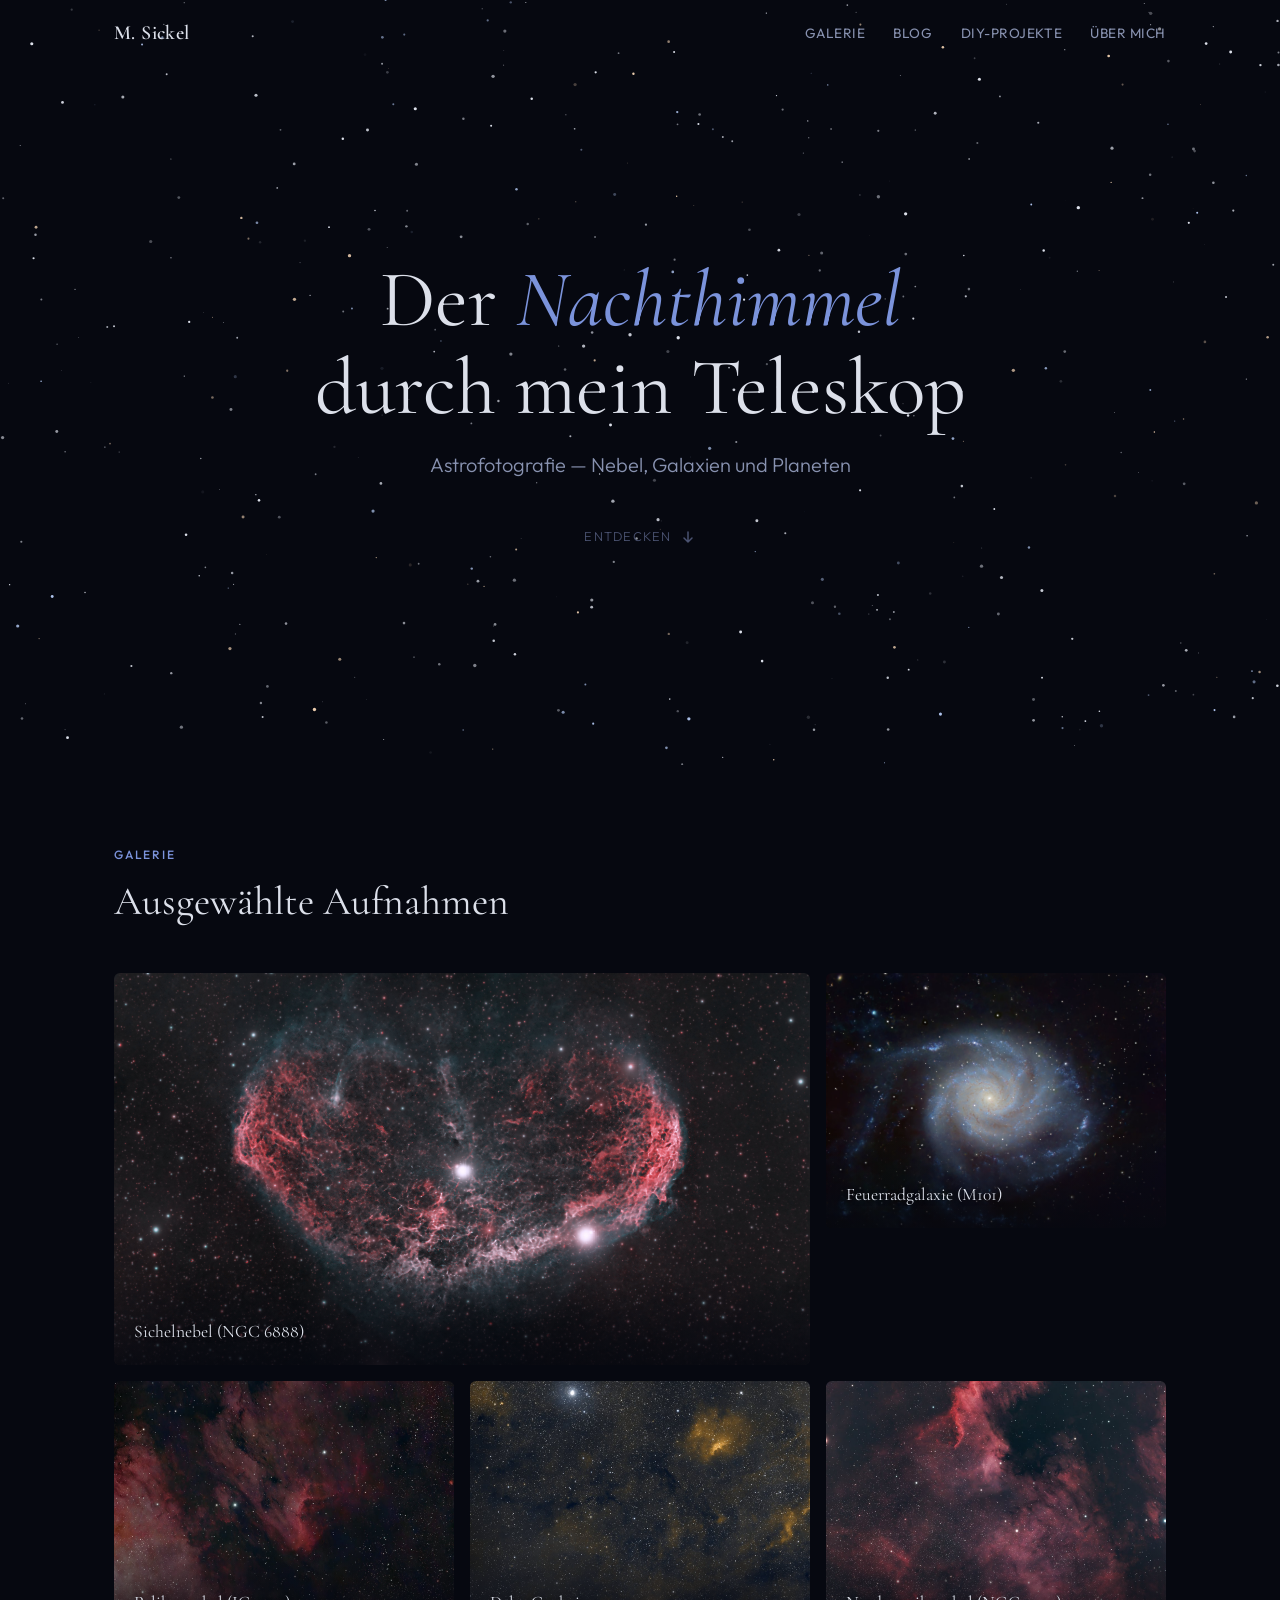
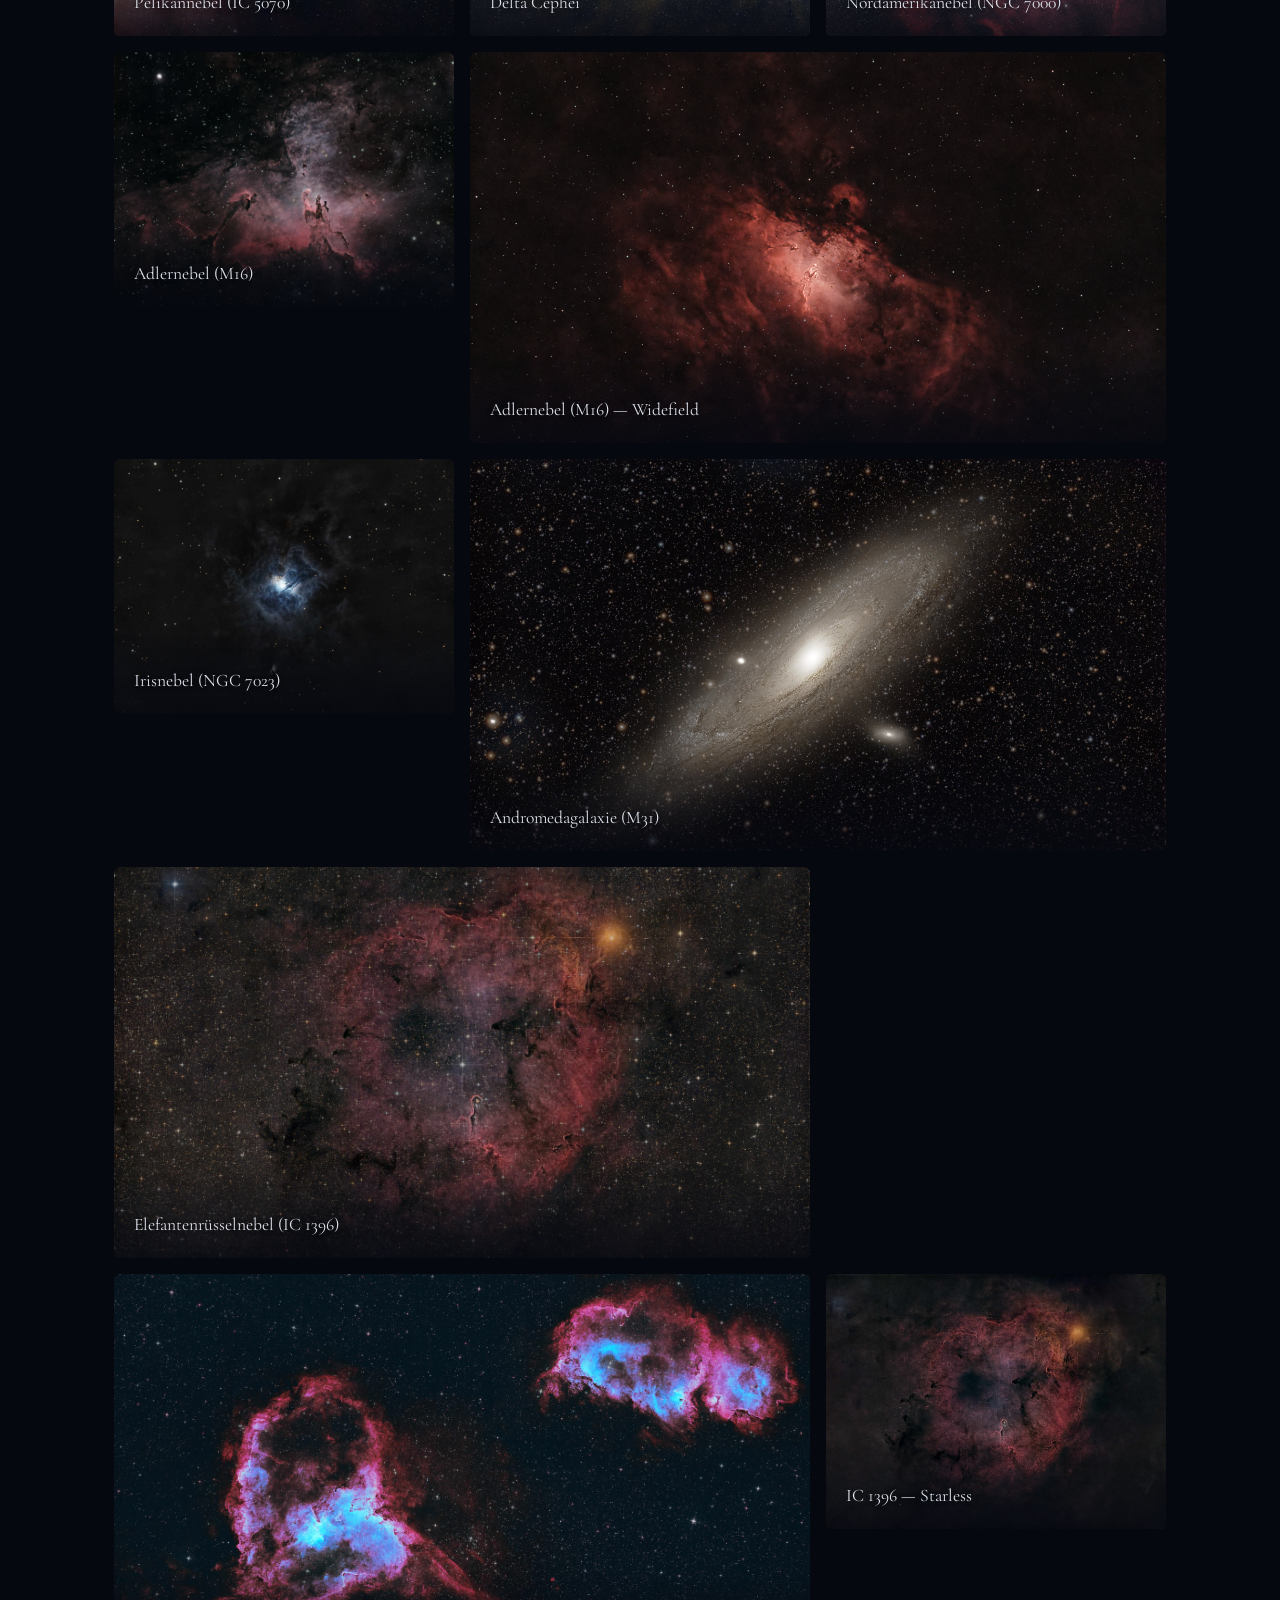
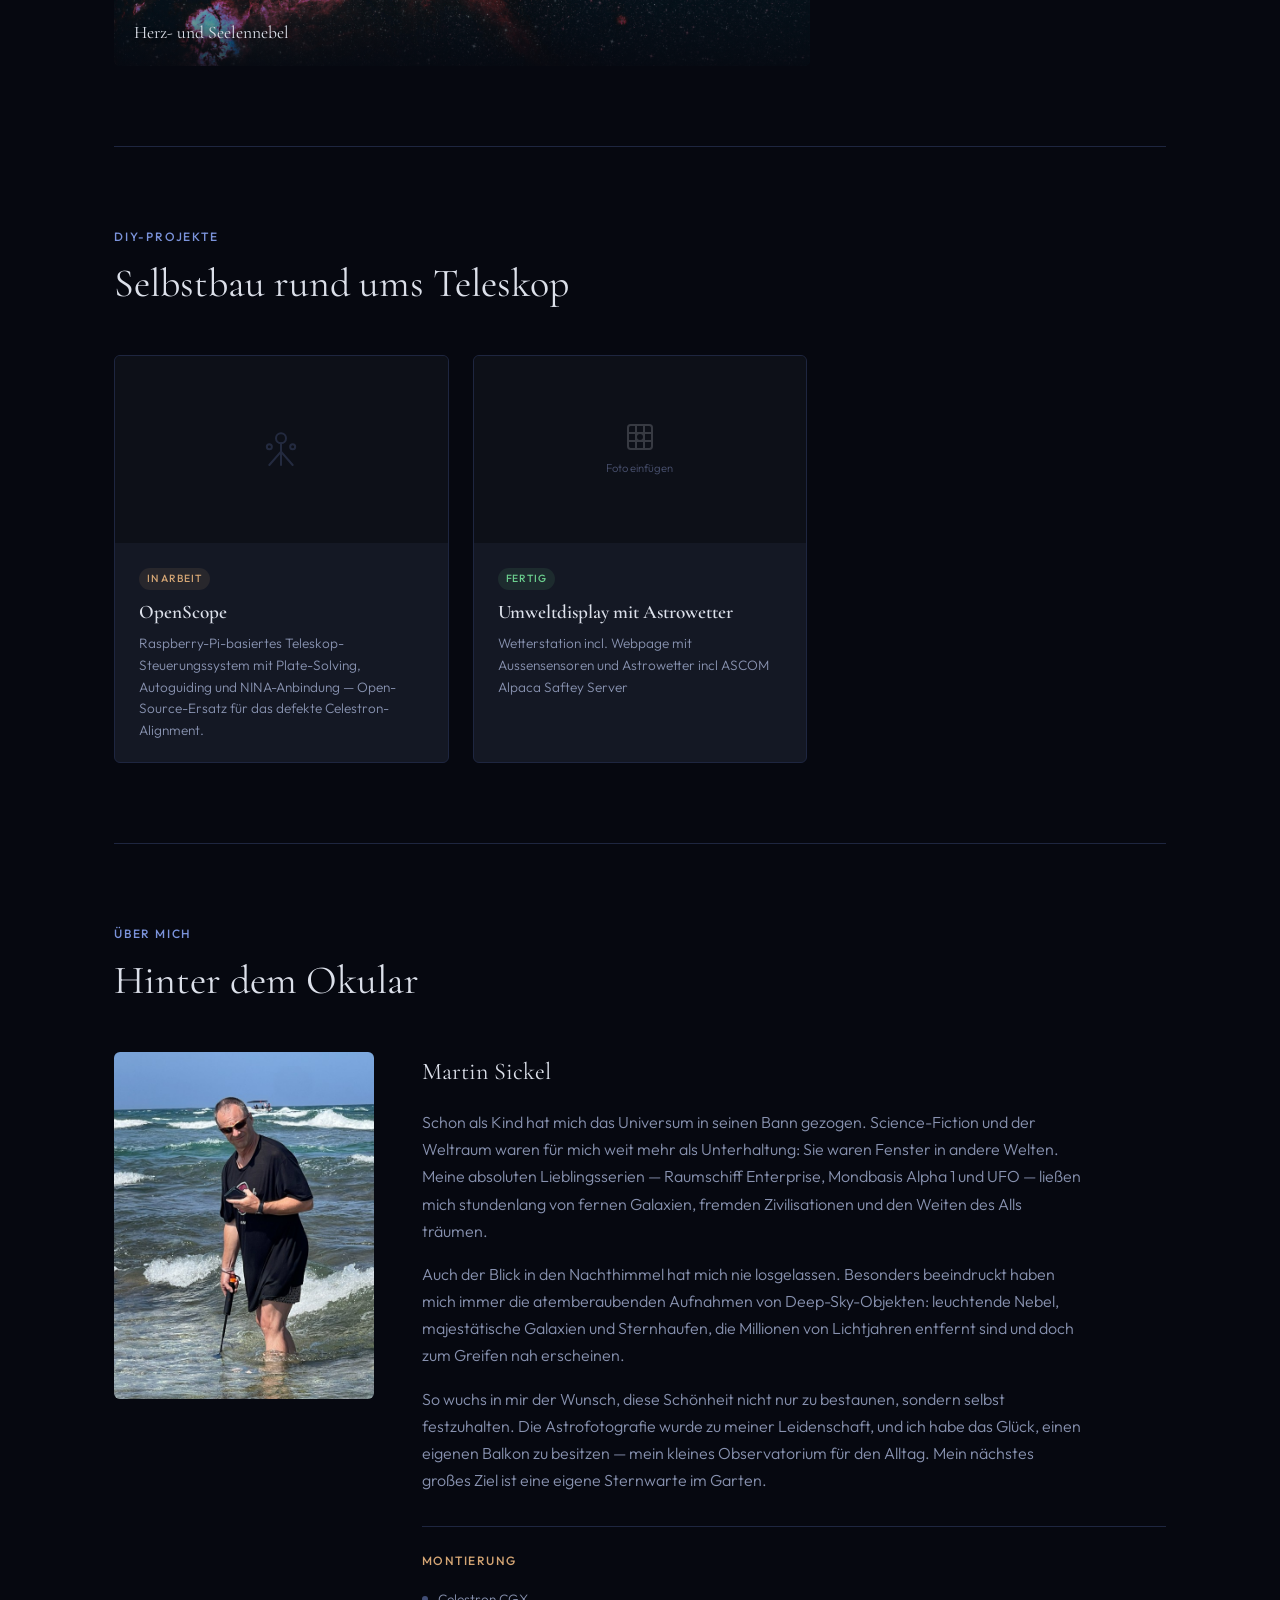
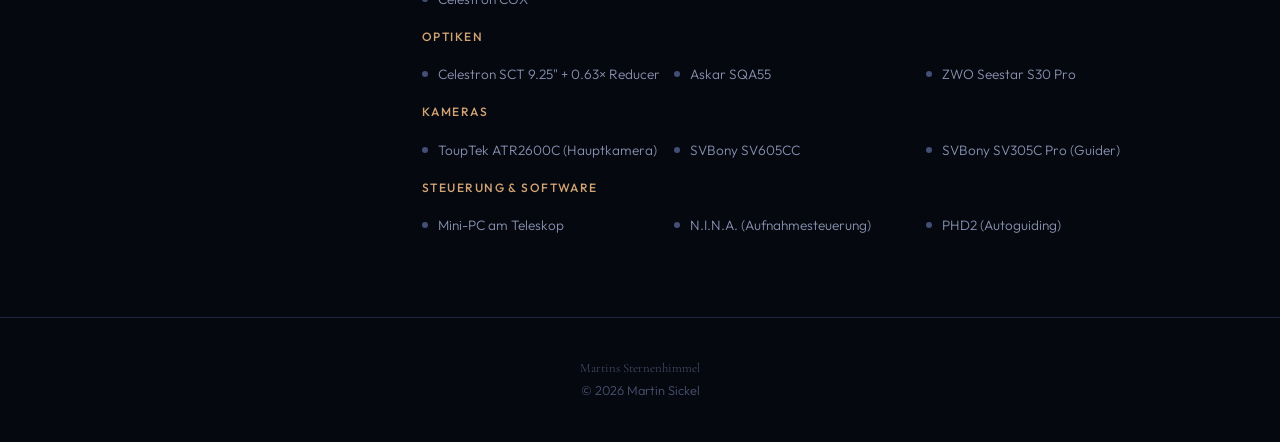
==== index.html @ bacbcf61 "Herz-/Seelennebel: Askar SQA55 statt Mosaik korrigiert Co-Authored-By: Claude Opus 4.6 <noreply@anth" ====
<!DOCTYPE html>
<html lang="de">
<head>
  <meta charset="UTF-8">
  <meta name="viewport" content="width=device-width, initial-scale=1.0">
  <title>Martins Sternenhimmel</title>
  <meta name="description" content="Astrofotografie — Nebel, Galaxien und Planeten durch mein Teleskop">
  <link rel="stylesheet" href="https://fonts.googleapis.com/css2?family=Cormorant+Garamond:ital,wght@0,400;0,600;1,400&family=Outfit:wght@300;400;500&display=swap">
  <link rel="stylesheet" href="style.css">
</head>
<body>

<!-- Navigation -->
<nav class="site-nav" id="nav">
  <div class="nav-inner">
    <a href="index.html" class="nav-logo">M. Sickel</a>
    <button class="nav-toggle" aria-label="Menü" id="menuToggle">&#9776;</button>
    <ul class="nav-links" id="navLinks">
      <li><a href="#galerie">Galerie</a></li>
      <li><a href="#blog">Blog</a></li>
      <li><a href="#diy">DIY-Projekte</a></li>
      <li><a href="#ueber-mich">Über mich</a></li>
    </ul>
  </div>
</nav>

<!-- Hero -->
<section class="hero" id="hero">
  <canvas id="starfield"></canvas>
  <div class="hero-content">
    <h1>Der <em>Nachthimmel</em><br>durch mein Teleskop</h1>
    <p class="hero-sub">Astrofotografie &mdash; Nebel, Galaxien und Planeten</p>
    <a href="#galerie" class="hero-scroll">
      Entdecken
      <svg width="16" height="16" viewBox="0 0 16 16" fill="none"><path d="M8 3v10M4 9l4 4 4-4" stroke="currentColor" stroke-width="1.5" stroke-linecap="round" stroke-linejoin="round"/></svg>
    </a>
  </div>
</section>

<!-- Gallery -->
<section class="section" id="galerie">
  <div class="section-header">
    <p class="section-label">Galerie</p>
    <h2 class="section-title">Ausgewählte Aufnahmen</h2>
  </div>
  <div class="gallery-grid">

    <div class="gallery-item wide" tabindex="0" data-title="Sichelnebel (NGC 6888)" data-desc="Ein kosmisches Spektakel im Sternbild Schwan: Der extrem heiße Wolf-Rayet-Stern WR 136 schleudert seine äußere Hülle mit gewaltiger Geschwindigkeit ins All. Die Aufeinandertreffen dieser Materiewelle mit älterem Interstellarem Gas erzeugen eine gigantische, filigrane Leuchtblase. Das kräftige Rot entstammt dem ionisierten Wasserstoff (H-Alpha), während das smaragdgrüne bis blau schimmernde Leuchten von hochionisiertem Sauerstoff ([OIII]) zeugt." data-meta="Celestron SCT 9.25&quot; + 0.63× Reducer · Sternbild Schwan · ca. 5.000 Lichtjahre" data-img="bilder/galerie/ngc6888-sichelnebel.jpg" data-annotations='[{"x":48,"y":45,"label":"WR 136"},{"x":35,"y":30,"label":"NGC 6888"}]'>
      <div class="gallery-visual" style="background-image: url('bilder/galerie/ngc6888-sichelnebel.jpg')"></div>
      <div class="gallery-caption"><h3>Sichelnebel (NGC 6888)</h3><p>Wolf-Rayet-Nebel im Schwan</p></div>
    </div>

    <div class="gallery-item" tabindex="0" data-title="Feuerradgalaxie (M101)" data-desc="Majestätisch blicken wir nahezu perfekt von oben auf die Spiralarme der Feuerradgalaxie M101. In einer Entfernung von rund 21 Millionen Lichtjahren offenbart sie eine atemberaubende Detailfülle: Blaue Regionen repräsentieren junge, heiße Sternhaufen, während die rötlich glimmenden HII-Gebiete unzählige aktive Sternentstehungsstätten markieren, die von gewaltigen Gezeitenkräften Nachbargalaxien angefacht werden." data-meta="Celestron SCT 9.25&quot; + 0.63× Reducer · Sternbild Großer Bär · 21 Mio. Lichtjahre" data-img="bilder/galerie/m101-feuerrad.jpg" data-annotations='[{"x":44,"y":43,"label":"Kern M101"},{"x":28,"y":32,"label":"NGC 5461"},{"x":58,"y":58,"label":"NGC 5462"}]'>
      <div class="gallery-visual" style="background-image: url('bilder/galerie/m101-feuerrad.jpg')"></div>
      <div class="gallery-caption"><h3>Feuerradgalaxie (M101)</h3><p>Spiralgalaxie im Großen Bären</p></div>
    </div>

    <div class="gallery-item" tabindex="0" data-title="Pelikannebel (IC 5070)" data-desc="Direkt an den bekannten Nordamerikanebel angrenzend, fasziniert der Pelikannebel durch sein dynamisches Wechselspiel aus glühendem Gas und undurchdringlichen Dunkelwolken. Die scharfen Silhouetten und Staubgrate bilden eine Ionisationsfront, an der durch den UV-Druck junger, massereicher Sterne unaufhörlich neue Welten und Protosterne geboren werden." data-meta="Seestar S30 Pro · 312 × 60s · Sternbild Schwan · ca. 1.800 Lichtjahre" data-img="bilder/galerie/ic5070-pelikannebel.jpg" data-annotations='[{"x":55,"y":22,"label":"IC 5070"},{"x":45,"y":38,"label":"IC 5067 (Ionisationsfront)"},{"x":30,"y":60,"label":"LDN 935"}]'>
      <div class="gallery-visual" style="background-image: url('bilder/galerie/ic5070-pelikannebel.jpg')"></div>
      <div class="gallery-caption"><h3>Pelikannebel (IC 5070)</h3><p>312 × 60s Belichtung</p></div>
    </div>

    <div class="gallery-item" tabindex="0" data-title="Delta Cephei und Umgebung" data-desc="Inmitten der zarten Nebelschleier des Sternbilds Kepheus thront Delta Cephei, einer der historisch wichtigsten Sterne der Astronomie. Als Prototyp der Cepheiden-Veränderlichen dient sein rhythmisches Pulsieren Astronomen seit über einem Jahrhundert als 'Standardkerze' zur Vermessung kosmischer Entfernungen im Weltall." data-meta="Seestar S30 Pro · Sternbild Kepheus · ca. 890 Lichtjahre" data-img="bilder/galerie/delta-cephei.jpg" data-annotations='[{"x":28,"y":20,"label":"δ Cephei"},{"x":65,"y":18,"label":"Sh2-132"},{"x":45,"y":45,"label":"Sh2-129"}]'>
      <div class="gallery-visual" style="background-image: url('bilder/galerie/delta-cephei.jpg')"></div>
      <div class="gallery-caption"><h3>Delta Cephei</h3><p>Weitfeld im Kepheus</p></div>
    </div>

    <div class="gallery-item" tabindex="0" data-title="Nordamerikanebel (NGC 7000)" data-desc="Mit seiner prägnanten Form, die frappierend an den nordamerikanischen Kontinent erinnert, zählt NGC 7000 zu den bekanntesten Emissionsnebeln des Nordhimmels. Die tiefroten Wasserstoffwolken erstrecken sich über riesige Himmelsareale und werden von der dunklen Staubwolke des 'Golfs von Mexiko' kontrastreich durchschnitten." data-meta="Seestar S30 Pro · Sternbild Schwan · ca. 1.600 Lichtjahre" data-img="bilder/galerie/ngc7000-nordamerikanebel.jpg" data-overlay="bilder/galerie/ngc7000-overlay.png">
      <div class="gallery-visual" style="background-image: url('bilder/galerie/ngc7000-nordamerikanebel.jpg')"></div>
      <div class="gallery-caption"><h3>Nordamerikanebel (NGC 7000)</h3><p>Emissionsnebel im Schwan</p></div>
    </div>

    <div class="gallery-item" tabindex="0" data-title="Adlernebel (M16)" data-desc="Der Adlernebel beherbergt die weltberühmten 'Säulen der Schöpfung' — gigantische Türme aus kühlem Molekulargas und Staub. In ihrem Inneren kollabiert Materie unter ihrer eigenen Schwerkraft, um neue Sterne zu gebären, während der intensive Sternwind benachbarter Haufen die Säulen langsam abträgt." data-meta="Seestar S30 Pro · Sternbild Schlange · ca. 7.000 Lichtjahre" data-img="bilder/galerie/m16-adlernebel.jpg" data-overlay="bilder/galerie/m16-overlay.jpg">
      <div class="gallery-visual" style="background-image: url('bilder/galerie/m16-adlernebel.jpg')"></div>
      <div class="gallery-caption"><h3>Adlernebel (M16)</h3><p>Emissionsnebel in der Schlange</p></div>
    </div>

    <div class="gallery-item wide" tabindex="0" data-title="Adlernebel (M16) — Widefield" data-desc="Diese eindrucksvolle Weitfeldaufnahme offenbart das gesamte kosmische Umfeld von M16. Sie zeigt, wie die leuchtenden Gasstrukturen des Nebels nahtlos in die reichhaltigen Sternenfelder der Milchstraße eingebettet sind und von dunklen Molekülwolken durchzogen werden." data-meta="Seestar S30 Pro · Sternbild Schlange · ca. 7.000 Lichtjahre" data-img="bilder/galerie/M_16_Widefield.jpg" data-overlay="bilder/galerie/M_16_Widefield_annotated.jpg">
      <div class="gallery-visual" style="background-image: url('bilder/galerie/M_16_Widefield.jpg')"></div>
      <div class="gallery-caption"><h3>Adlernebel (M16) — Widefield</h3><p>Weitfeldaufnahme im Sternbild Schlange</p></div>
    </div>

    <div class="gallery-item" tabindex="0" data-title="Irisnebel (NGC 7023)" data-desc="Ein Juwel der Reflexionsnebel: Der Irisnebel im Sternbild Kepheus erstrahlt in einem tiefen, charakteristischen Blau. Das Licht des zentralen, eingebetteten Sterns HD 200775 wird von feinsten Staubpartikeln gestreut, während ringsum dunkle Molekülwolken die farbenprächtige Blüte umrahmen." data-meta="Seestar S30 Pro · Sternbild Kepheus · ca. 1.300 Lichtjahre" data-img="bilder/galerie/NGC7023_Iris_nebel.jpg" data-overlay="bilder/galerie/NGC7023_Iris_nebel_annotated.jpg">
      <div class="gallery-visual" style="background-image: url('bilder/galerie/NGC7023_Iris_nebel.jpg')"></div>
      <div class="gallery-caption"><h3>Irisnebel (NGC 7023)</h3><p>Reflexionsnebel im Kepheus</p></div>
    </div>

    <div class="gallery-item wide" tabindex="0" data-title="Andromedagalaxie (M31)" data-desc="Mit ihren schätzungsweise einer Billion Sternen ist M31 der gigantische Nachbar unserer Milchstraße. Auf dieser Aufnahme lassen sich nicht nur die leuchtenden Spiralarme und dunklen Staubbänder erkennen, sondern auch ihre beiden prägnanten Zwergbegleitgalaxien M32 und M110." data-meta="Seestar S30 Pro · Sternbild Andromeda · ca. 2,5 Mio. Lichtjahre" data-img="bilder/galerie/m31-andromeda.jpg" data-overlay="bilder/galerie/m31-overlay.jpg">
      <div class="gallery-visual" style="background-image: url('bilder/galerie/m31-andromeda.jpg')"></div>
      <div class="gallery-caption"><h3>Andromedagalaxie (M31)</h3><p>Spiralgalaxie in der Andromeda</p></div>
    </div>

    <div class="gallery-item wide" tabindex="0" data-title="Elefantenrüsselnebel (IC 1396)" data-desc="Der gewaltige Emissionsnebel IC 1396 erstreckt sich über fast 3 Grad am Himmel — sechsmal so breit wie der Vollmond. In seinem Zentrum formt die markante Dunkelwolke IC 1396A den namensgebenden 'Elefantenrüssel': eine dichte Säule aus Gas und Staub, an deren Spitze junge Sterne geboren werden. Der leuchtend orange Überriese Mu Cephei ('Granatstern'), einer der größten bekannten Sterne, rahmt die Szenerie ein." data-meta="Seestar S30 Pro · Sternbild Kepheus · ca. 2.400 Lichtjahre" data-img="bilder/galerie/ic1396-elefantenruessel.jpg" data-overlay="bilder/galerie/ic1396-overlay.jpg">
      <div class="gallery-visual" style="background-image: url('bilder/galerie/ic1396-elefantenruessel.jpg')"></div>
      <div class="gallery-caption"><h3>Elefantenrüsselnebel (IC 1396)</h3><p>Emissionsnebel im Kepheus</p></div>
    </div>

    <div class="gallery-item wide" tabindex="0" data-title="Herz- und Seelennebel (IC 1805 / IC 1848)" data-desc="Zwei der prächtigsten Emissionsnebel des Nordhimmels vereint in einer einzigen Weitfeldaufnahme. Links der Herznebel (IC 1805) mit seinem offenen Sternhaufen Melotte 15 im Zentrum, dessen energiereiche junge Sterne das umgebende Gas zum Leuchten bringen. Rechts der Seelennebel (IC 1848) mit seinen gewaltigen Höhlen und Säulen aus Staub. Gemeinsam erstrecken sie sich über fast 6 Grad am Himmel im Sternbild Kassiopeia." data-meta="Askar SQA55 · Sternbild Kassiopeia · ca. 7.500 Lichtjahre" data-img="bilder/galerie/ic1805-ic1848-herz-seelennebel.jpg" data-overlay="bilder/galerie/ic1805-ic1848-overlay.jpg">
      <div class="gallery-visual" style="background-image: url('bilder/galerie/ic1805-ic1848-herz-seelennebel.jpg')"></div>
      <div class="gallery-caption"><h3>Herz- und Seelennebel</h3><p>IC 1805 / IC 1848 — Askar SQA55</p></div>
    </div>

    <div class="gallery-item" tabindex="0" data-title="IC 1396 — Starless" data-desc="Dieselbe Aufnahme des Elefantenrüsselnebels, jedoch digital von allen Sternen befreit. Ohne das dichte Sternfeld treten die feinen Nebelstrukturen, die verschlungenen Dunkelwolken und der namensgebende Elefantenrüssel (IC 1396A) dramatisch hervor. Die Starless-Technik enthüllt Details, die im normalen Bild vom Sternenglanz überstrahlt werden." data-meta="Seestar S30 Pro · Starless-Version · Sternbild Kepheus · ca. 2.400 Lichtjahre" data-img="bilder/galerie/ic1396-elefantenruessel_starless.jpg">
      <div class="gallery-visual" style="background-image: url('bilder/galerie/ic1396-elefantenruessel_starless.jpg')"></div>
      <div class="gallery-caption"><h3>IC 1396 — Starless</h3><p>Nebelstrukturen ohne Sternfeld</p></div>
    </div>

  </div>
</section>

<!-- Lightbox -->
<div class="lightbox hidden" id="lightbox">
  <button class="lightbox-close" aria-label="Schließen">&times;</button>
  <div class="lightbox-inner">
    <div class="lightbox-visual" id="lbVisual">
      <div class="lb-img-wrap" id="lbImgWrap"></div>
      <div class="lb-controls">
        <button class="lb-btn" id="lbAnnoBtn" title="Beschriftungen ein/aus">
          <svg viewBox="0 0 24 24" fill="none" stroke="currentColor" stroke-width="2" stroke-linecap="round"><circle cx="12" cy="12" r="4"/><path d="M12 2v4M12 18v4M2 12h4M18 12h4"/></svg>
        </button>
        <button class="lb-btn" id="lbZoomIn" title="Vergrößern">
          <svg viewBox="0 0 24 24" fill="none" stroke="currentColor" stroke-width="2" stroke-linecap="round"><line x1="12" y1="8" x2="12" y2="16"/><line x1="8" y1="12" x2="16" y2="12"/></svg>
        </button>
        <button class="lb-btn" id="lbZoomOut" title="Verkleinern">
          <svg viewBox="0 0 24 24" fill="none" stroke="currentColor" stroke-width="2" stroke-linecap="round"><line x1="8" y1="12" x2="16" y2="12"/></svg>
        </button>
      </div>
    </div>
    <h3 class="lightbox-title" id="lbTitle"></h3>
    <p class="lightbox-desc" id="lbDesc"></p>
    <p class="lightbox-meta" id="lbMeta"></p>
  </div>
</div>

<div class="section-divider"><hr></div>

<!-- DIY Projects -->
<section class="section" id="diy">
  <div class="section-header">
    <p class="section-label">DIY-Projekte</p>
    <h2 class="section-title">Selbstbau rund ums Teleskop</h2>
  </div>
  <div class="diy-grid">
    <a class="diy-card" href="diy/openscope.html">
      <div class="diy-thumb diy-thumb-icon">
        <svg width="40" height="40" viewBox="0 0 24 24" fill="none" stroke="var(--accent)" stroke-width="1.2" stroke-linecap="round" stroke-linejoin="round"><circle cx="12" cy="5" r="3"/><path d="M12 8v13"/><path d="M5 21l7-8 7 8"/><circle cx="5" cy="10" r="1.5"/><circle cx="19" cy="10" r="1.5"/></svg>
      </div>
      <div class="diy-body">
        <span class="diy-status wip">In Arbeit</span>
        <h3>OpenScope</h3>
        <p>Raspberry-Pi-basiertes Teleskop-Steuerungssystem mit Plate-Solving, Autoguiding und NINA-Anbindung — Open-Source-Ersatz für das defekte Celestron-Alignment.</p>
      </div>
    </a>
    <a class="diy-card" href="diy/umweltdisplay.html">
      <div class="diy-thumb">
        <svg width="32" height="32" viewBox="0 0 24 24" fill="none" stroke="currentColor" stroke-width="1.5" stroke-linecap="round"><rect x="3" y="3" width="18" height="18" rx="2"/><circle cx="12" cy="12" r="3"/><path d="M3 9h18M3 15h18M9 3v18M15 3v18"/></svg>
        <span>Foto einfügen</span>
      </div>
      <div class="diy-body">
        <span class="diy-status done">Fertig</span>
        <h3>Umweltdisplay mit Astrowetter</h3>
        <p>Wetterstation incl. Webpage mit Aussensensoren und Astrowetter incl ASCOM Alpaca Saftey Server</p>
      </div>
    </a>
  </div>
</section>

<div class="section-divider"><hr></div>

<!-- About -->
<section class="section" id="ueber-mich">
  <div class="section-header">
    <p class="section-label">Über mich</p>
    <h2 class="section-title">Hinter dem Okular</h2>
  </div>
  <div class="about-layout">
    <div class="about-portrait">
      <img src="bilder/profil-martin.jpg" alt="Martin Sickel">
    </div>
    <div class="about-text">
      <h3>Martin Sickel</h3>
      <p>Schon als Kind hat mich das Universum in seinen Bann gezogen. Science-Fiction und der Weltraum waren für mich weit mehr als Unterhaltung: Sie waren Fenster in andere Welten. Meine absoluten Lieblingsserien &mdash; Raumschiff Enterprise, Mondbasis Alpha 1 und UFO &mdash; ließen mich stundenlang von fernen Galaxien, fremden Zivilisationen und den Weiten des Alls träumen.</p>
      <p>Auch der Blick in den Nachthimmel hat mich nie losgelassen. Besonders beeindruckt haben mich immer die atemberaubenden Aufnahmen von Deep-Sky-Objekten: leuchtende Nebel, majestätische Galaxien und Sternhaufen, die Millionen von Lichtjahren entfernt sind und doch zum Greifen nah erscheinen.</p>
      <p>So wuchs in mir der Wunsch, diese Schönheit nicht nur zu bestaunen, sondern selbst festzuhalten. Die Astrofotografie wurde zu meiner Leidenschaft, und ich habe das Glück, einen eigenen Balkon zu besitzen &mdash; mein kleines Observatorium für den Alltag. Mein nächstes großes Ziel ist eine eigene Sternwarte im Garten.</p>
      <div class="equipment-list">
        <h4>Montierung</h4>
        <div class="equipment-grid">
          <div class="equip-item">Celestron CGX</div>
        </div>
      </div>
      <div class="equipment-list">
        <h4>Optiken</h4>
        <div class="equipment-grid">
          <div class="equip-item">Celestron SCT 9.25" + 0.63× Reducer</div>
          <div class="equip-item">Askar SQA55</div>
          <div class="equip-item">ZWO Seestar S30 Pro</div>
        </div>
      </div>
      <div class="equipment-list">
        <h4>Kameras</h4>
        <div class="equipment-grid">
          <div class="equip-item">ToupTek ATR2600C (Hauptkamera)</div>
          <div class="equip-item">SVBony SV605CC </div>
		  <div class="equip-item">SVBony SV305C Pro (Guider)</div>
        </div>
      </div>
      <div class="equipment-list">
        <h4>Steuerung &amp; Software</h4>
        <div class="equipment-grid">
          <div class="equip-item">Mini-PC am Teleskop</div>
          <div class="equip-item">N.I.N.A. (Aufnahmesteuerung)</div>
          <div class="equip-item">PHD2 (Autoguiding)</div>
        </div>
      </div>
    </div>
  </div>
</section>

<!-- Footer -->
<footer class="site-footer">
  <div class="footer-inner">
    <p class="footer-name">Martins Sternenhimmel</p>
    <p>&copy; 2026 Martin Sickel</p>
  </div>
</footer>

<script>
  // Starfield
  (function() {
    var canvas = document.getElementById('starfield');
    if (!canvas) return;
    var ctx = canvas.getContext('2d');
    var w, h, stars = [];
    var noMotion = matchMedia('(prefers-reduced-motion: reduce)').matches;
    function resize() { w = canvas.width = canvas.offsetWidth; h = canvas.height = canvas.offsetHeight; }
    function init() {
      resize(); stars = [];
      var n = Math.floor((w * h) / 2200);
      for (var i = 0; i < n; i++) {
        stars.push({
          x: Math.random()*w, y: Math.random()*h,
          r: Math.random()*1.4+0.3, base: Math.random()*0.6+0.35,
          speed: Math.random()*0.007+0.002, phase: Math.random()*Math.PI*2,
          hue: Math.random()>0.7 ? (Math.random()>0.5 ? 220 : 30) : 0
        });
      }
    }
    function draw(t) {
      ctx.clearRect(0,0,w,h);
      for (var i = 0; i < stars.length; i++) {
        var s = stars[i];
        var a = noMotion ? s.base : s.base + Math.sin(t*s.speed+s.phase)*0.3;
        ctx.fillStyle = s.hue
          ? 'hsla('+s.hue+',60%,80%,'+Math.max(0,a)+')'
          : 'rgba(220,224,234,'+Math.max(0,a)+')';
        ctx.beginPath(); ctx.arc(s.x,s.y,s.r,0,Math.PI*2); ctx.fill();
      }
      if (!noMotion) requestAnimationFrame(draw);
    }
    init();
    noMotion ? draw(0) : requestAnimationFrame(draw);
    window.addEventListener('resize', function() { init(); if (noMotion) draw(0); });
  })();

  // Nav scroll
  window.addEventListener('scroll', function() {
    document.getElementById('nav').classList.toggle('scrolled', window.scrollY > 40);
  }, { passive: true });

  // Mobile menu
  (function() {
    var btn = document.getElementById('menuToggle');
    var links = document.getElementById('navLinks');
    btn.addEventListener('click', function() { links.classList.toggle('open'); });
    links.addEventListener('click', function(e) { if (e.target.tagName === 'A') links.classList.remove('open'); });
  })();

  // Lightbox with Annotations + Zoom/Pan
  (function() {
    var lb = document.getElementById('lightbox');
    var visual = document.getElementById('lbVisual');
    var wrap = document.getElementById('lbImgWrap');
    var annoBtn = document.getElementById('lbAnnoBtn');
    var zoomInBtn = document.getElementById('lbZoomIn');
    var zoomOutBtn = document.getElementById('lbZoomOut');
    var items = document.querySelectorAll('.gallery-item');

    var lbImg = null, annoLayer = null, overlayLayer = null, annotationsOn = false;
    var zoom = 1, panX = 0, panY = 0;
    var isDragging = false, dragStartX, dragStartY, panStartX, panStartY;
    var lastPinchDist = 0;

    function resetView() {
      zoom = 1; panX = 0; panY = 0;
      wrap.style.transform = '';
      visual.classList.remove('zoomed', 'panning');
    }

    function applyTransform() {
      if (zoom <= 1) { resetView(); return; }
      wrap.style.transform = 'translate(' + panX + 'px,' + panY + 'px) scale(' + zoom + ')';
      visual.classList.add('zoomed');
    }

    function zoomAt(mx, my, factor) {
      var nz = Math.max(1, Math.min(6, zoom * factor));
      var r = nz / zoom;
      var rect = visual.getBoundingClientRect();
      panX = (mx - rect.width / 2) * (1 - r) + panX * r;
      panY = (my - rect.height / 2) * (1 - r) + panY * r;
      zoom = nz;
      if (zoom <= 1.01) { zoom = 1; panX = 0; panY = 0; }
      applyTransform();
    }

    function esc(s) { return s.replace(/</g, '&lt;').replace(/>/g, '&gt;'); }

    function openLB(item) {
      resetView(); wrap.innerHTML = '';
      var src = item.dataset.img;
      lbImg = null;
      if (src) {
        lbImg = document.createElement('img');
        lbImg.src = src;
        lbImg.alt = item.dataset.title || '';
        wrap.appendChild(lbImg);
      }
      var overlaySrc = item.dataset.overlay;
      var annos = [];
      try { annos = JSON.parse(item.dataset.annotations || '[]'); } catch (e) {}
      var hasOverlay = !!overlaySrc;
      var hasAnnos = annos.length > 0;

      overlayLayer = null;
      annoLayer = null;

      if (hasOverlay) {
        overlayLayer = document.createElement('div');
        overlayLayer.className = 'lb-overlay' + (annotationsOn ? ' visible' : '');
        var oImg = document.createElement('img');
        oImg.src = overlaySrc;
        oImg.alt = 'Beschriftungen';
        overlayLayer.appendChild(oImg);
        wrap.appendChild(overlayLayer);
      }

      if (hasAnnos) {
        annoLayer = document.createElement('div');
        annoLayer.className = 'lb-annotations' + (annotationsOn ? ' visible' : '');
        for (var i = 0; i < annos.length; i++) {
          var a = annos[i], m = document.createElement('div');
          m.className = 'annotation';
          m.style.left = a.x + '%'; m.style.top = a.y + '%';
          m.innerHTML = '<span class="anno-dot"></span><span class="anno-label">' + esc(a.label) + '</span>';
          annoLayer.appendChild(m);
        }
        wrap.appendChild(annoLayer);
      }

      annoBtn.classList.toggle('active', annotationsOn);
      annoBtn.style.display = (hasOverlay || hasAnnos) ? '' : 'none';
      document.getElementById('lbTitle').textContent = item.dataset.title || '';
      document.getElementById('lbDesc').textContent = item.dataset.desc || '';
      document.getElementById('lbMeta').textContent = item.dataset.meta || '';
      lb.classList.remove('hidden');
      requestAnimationFrame(function() { lb.classList.add('active'); });
    }

    function closeLB() {
      lb.classList.remove('active');
      resetView(); isDragging = false; lbImg = null;
      setTimeout(function() { lb.classList.add('hidden'); }, 300);
    }

    for (var i = 0; i < items.length; i++) {
      (function(el) {
        el.addEventListener('click', function() { openLB(el); });
        el.addEventListener('keydown', function(e) { if (e.key === 'Enter') openLB(el); });
      })(items[i]);
    }
    lb.querySelector('.lightbox-close').addEventListener('click', closeLB);
    lb.addEventListener('click', function(e) { if (e.target === lb) closeLB(); });
    window.addEventListener('keydown', function(e) { if (e.key === 'Escape') closeLB(); });

    annoBtn.addEventListener('click', function(e) {
      e.stopPropagation(); annotationsOn = !annotationsOn;
      annoBtn.classList.toggle('active', annotationsOn);
      if (annoLayer) annoLayer.classList.toggle('visible', annotationsOn);
      if (overlayLayer) overlayLayer.classList.toggle('visible', annotationsOn);
    });
    zoomInBtn.addEventListener('click', function(e) {
      e.stopPropagation();
      var r = visual.getBoundingClientRect();
      zoomAt(r.width / 2, r.height / 2, 1.5);
    });
    zoomOutBtn.addEventListener('click', function(e) {
      e.stopPropagation();
      var r = visual.getBoundingClientRect();
      zoomAt(r.width / 2, r.height / 2, 1 / 1.5);
    });

    visual.addEventListener('wheel', function(e) {
      if (!lbImg) return; e.preventDefault();
      var r = visual.getBoundingClientRect();
      zoomAt(e.clientX - r.left, e.clientY - r.top, e.deltaY < 0 ? 1.2 : 1 / 1.2);
    }, { passive: false });

    visual.addEventListener('dblclick', function(e) {
      if (!lbImg) return;
      if (zoom > 1) { resetView(); applyTransform(); }
      else { var r = visual.getBoundingClientRect(); zoomAt(e.clientX - r.left, e.clientY - r.top, 3); }
    });

    visual.addEventListener('mousedown', function(e) {
      if (zoom <= 1 || !lbImg) return;
      isDragging = true; dragStartX = e.clientX; dragStartY = e.clientY;
      panStartX = panX; panStartY = panY;
      visual.classList.add('panning'); e.preventDefault();
    });
    window.addEventListener('mousemove', function(e) {
      if (!isDragging) return;
      panX = panStartX + (e.clientX - dragStartX);
      panY = panStartY + (e.clientY - dragStartY);
      applyTransform();
    });
    window.addEventListener('mouseup', function() {
      if (isDragging) { isDragging = false; visual.classList.remove('panning'); }
    });

    visual.addEventListener('touchstart', function(e) {
      if (!lbImg) return;
      if (e.touches.length === 1 && zoom > 1) {
        isDragging = true; dragStartX = e.touches[0].clientX; dragStartY = e.touches[0].clientY;
        panStartX = panX; panStartY = panY;
      } else if (e.touches.length === 2) {
        isDragging = false;
        var dx = e.touches[1].clientX - e.touches[0].clientX;
        var dy = e.touches[1].clientY - e.touches[0].clientY;
        lastPinchDist = Math.sqrt(dx * dx + dy * dy);
      }
    }, { passive: true });
    visual.addEventListener('touchmove', function(e) {
      if (!lbImg) return;
      if (e.touches.length === 1 && isDragging) {
        e.preventDefault();
        panX = panStartX + (e.touches[0].clientX - dragStartX);
        panY = panStartY + (e.touches[0].clientY - dragStartY);
        applyTransform();
      } else if (e.touches.length === 2) {
        e.preventDefault();
        var dx = e.touches[1].clientX - e.touches[0].clientX;
        var dy = e.touches[1].clientY - e.touches[0].clientY;
        var dist = Math.sqrt(dx * dx + dy * dy);
        if (lastPinchDist > 0) {
          var r = visual.getBoundingClientRect();
          var cx = ((e.touches[0].clientX + e.touches[1].clientX) / 2) - r.left;
          var cy = ((e.touches[0].clientY + e.touches[1].clientY) / 2) - r.top;
          zoomAt(cx, cy, dist / lastPinchDist);
        }
        lastPinchDist = dist;
      }
    }, { passive: false });
    visual.addEventListener('touchend', function() { isDragging = false; lastPinchDist = 0; });
  })();
</script>

</body>
</html>
---- style.css ----
:root {
  --bg: #060810;
  --bg-elevated: #0d1018;
  --surface: #141824;
  --surface-hover: #1a2030;
  --border: #1e2640;
  --accent: #7b93db;
  --accent-warm: #d4a574;
  --text: #dce0ea;
  --text-secondary: #8892b0;
  --text-muted: #4a5270;
  --radius: 6px;
  color-scheme: dark;
}
* { margin: 0; padding: 0; }
*, *::before, *::after { box-sizing: border-box; }
body {
  background: var(--bg);
  color: var(--text);
  font-family: 'Outfit', system-ui, sans-serif;
  font-weight: 300;
  line-height: 1.7;
  overflow-x: hidden;
}
img { max-width: 100%; display: block; }

/* — Nav — */
.site-nav {
  position: fixed; top: 0; left: 0; right: 0; z-index: 100;
  background: transparent;
  transition: background 0.4s, backdrop-filter 0.4s;
}
.site-nav.scrolled {
  background: rgba(6,8,16,0.88);
  backdrop-filter: blur(12px);
  -webkit-backdrop-filter: blur(12px);
}
.nav-inner {
  max-width: 1100px; margin: 0 auto; padding: 16px 24px;
  display: flex; align-items: center; justify-content: space-between;
}
.nav-logo {
  font-family: 'Cormorant Garamond', Georgia, serif;
  font-size: 1.25rem; font-weight: 600;
  color: var(--text); text-decoration: none; letter-spacing: 0.02em;
}
.nav-links {
  display: flex; gap: 28px; list-style: none;
}
.nav-links a {
  color: var(--text-secondary); text-decoration: none;
  font-size: 0.85rem; font-weight: 400;
  letter-spacing: 0.04em; text-transform: uppercase;
  transition: color 0.2s;
}
.nav-links a:hover, .nav-links a:focus-visible { color: var(--accent); }
.nav-toggle {
  display: none; background: none; border: none;
  color: var(--text); font-size: 1.5rem; cursor: pointer; padding: 4px;
}
@media (max-width: 640px) {
  .nav-toggle { display: block; }
  .nav-links {
    display: none; position: absolute; top: 100%; left: 0; right: 0;
    flex-direction: column; gap: 0;
    background: rgba(6,8,16,0.96); backdrop-filter: blur(12px);
    padding: 8px 24px 16px;
  }
  .nav-links.open { display: flex; }
  .nav-links a { display: block; padding: 12px 0; border-bottom: 1px solid var(--border); }
  .nav-links li:last-child a { border-bottom: none; }
}

/* — Hero — */
.hero {
  position: relative; min-height: 85vh;
  display: flex; align-items: center; justify-content: center;
  text-align: center; overflow: hidden;
}
.hero canvas { position: absolute; inset: 0; width: 100%; height: 100%; }
.hero-content { position: relative; z-index: 1; padding: 120px 24px 80px; }
.hero h1 {
  font-family: 'Cormorant Garamond', Georgia, serif;
  font-weight: 400; font-size: clamp(2.5rem, 7vw, 5rem);
  line-height: 1.1; margin: 0 0 16px; color: var(--text);
}
.hero h1 em { font-style: italic; color: var(--accent); }
.hero-sub {
  font-size: clamp(1rem, 2.5vw, 1.25rem);
  color: var(--text-secondary); margin: 0 0 40px; font-weight: 300;
}
.hero-scroll {
  display: inline-flex; align-items: center; gap: 8px;
  color: var(--text-muted); font-size: 0.8rem;
  letter-spacing: 0.1em; text-transform: uppercase;
  text-decoration: none; transition: color 0.2s;
}
.hero-scroll:hover { color: var(--accent); }
.hero-scroll svg { animation: bobDown 2s ease-in-out infinite; }
@keyframes bobDown { 0%,100%{transform:translateY(0)} 50%{transform:translateY(5px)} }

/* — Subpage Hero — */
.subpage-hero {
  padding: 120px 24px 60px;
  text-align: center;
  border-bottom: 1px solid var(--border);
}
.subpage-hero .section-label { margin-bottom: 12px; }
.subpage-hero h1 {
  font-family: 'Cormorant Garamond', Georgia, serif;
  font-weight: 400; font-size: clamp(2rem, 5vw, 3rem);
  line-height: 1.2; margin: 0 0 12px;
}
.subpage-hero .hero-sub { margin-bottom: 0; }

/* — Sections — */
.section { max-width: 1100px; margin: 0 auto; padding: 80px 24px; }
.section-header { margin-bottom: 48px; }
.section-label {
  font-size: 0.75rem; font-weight: 500;
  letter-spacing: 0.15em; text-transform: uppercase;
  color: var(--accent); margin: 0 0 12px;
}
.section-title {
  font-family: 'Cormorant Garamond', Georgia, serif;
  font-size: clamp(1.75rem, 4vw, 2.5rem);
  font-weight: 400; margin: 0; line-height: 1.2;
}
.section-divider { max-width: 1100px; margin: 0 auto; padding: 0 24px; }
.section-divider hr { border: none; border-top: 1px solid var(--border); margin: 0; }

/* — Gallery — */
.gallery-grid {
  display: grid;
  grid-template-columns: repeat(auto-fill, minmax(300px, 1fr));
  gap: 16px;
}
.gallery-item {
  position: relative; border-radius: var(--radius);
  overflow: hidden; cursor: pointer; aspect-ratio: 4/3;
}
.gallery-item.wide { grid-column: span 2; aspect-ratio: 16/9; }
@media (max-width: 700px) {
  .gallery-grid { grid-template-columns: 1fr; }
  .gallery-item.wide { grid-column: span 1; aspect-ratio: 4/3; }
}
.gallery-visual {
  width: 100%; height: 100%;
  transition: transform 0.6s ease;
  background-size: cover; background-position: center;
}
.gallery-item:hover .gallery-visual { transform: scale(1.05); }
.gallery-caption {
  position: absolute; bottom: 0; left: 0; right: 0;
  padding: 48px 20px 14px;
  background: linear-gradient(transparent, rgba(6,8,16,0.8));
  transition: padding 0.3s, background 0.3s;
}
.gallery-item:hover .gallery-caption,
.gallery-item:focus-within .gallery-caption {
  padding-top: 60px;
  background: linear-gradient(transparent 0%, rgba(6,8,16,0.9) 60%);
}
.gallery-caption h3 {
  font-family: 'Cormorant Garamond', Georgia, serif;
  font-size: 1.1rem; font-weight: 400; margin: 0 0 4px;
  text-shadow: 0 1px 4px rgba(0,0,0,0.6);
}
.gallery-caption p {
  font-size: 0.8rem; color: var(--text-secondary); margin: 0;
  opacity: 0; max-height: 0; overflow: hidden;
  transition: opacity 0.3s, max-height 0.3s;
}
.gallery-item:hover .gallery-caption p,
.gallery-item:focus-within .gallery-caption p {
  opacity: 1; max-height: 3em;
}

/* placeholder for images not yet added */
.gallery-placeholder {
  width: 100%; height: 100%;
  display: flex; flex-direction: column;
  align-items: center; justify-content: center;
  background: var(--surface); gap: 8px;
}
.gallery-placeholder svg { opacity: 0.25; }
.gallery-placeholder span {
  font-size: 0.75rem; color: var(--text-muted); letter-spacing: 0.05em;
}

/* — Lightbox — */
.lightbox {
  position: fixed; inset: 0; z-index: 200;
  background: rgba(6,8,16,0.92);
  backdrop-filter: blur(20px);
  display: flex; align-items: center; justify-content: center;
  padding: 40px 24px;
  opacity: 0; pointer-events: none; transition: opacity 0.3s;
}
.lightbox.hidden { display: none; }
.lightbox.active { opacity: 1; pointer-events: auto; }
.lightbox-inner { max-width: 900px; width: 100%; text-align: center; }
.lightbox-visual {
  width: 100%; max-height: 70vh; border-radius: var(--radius); margin-bottom: 20px;
  display: flex; align-items: center; justify-content: center;
  background: var(--surface);
  position: relative; overflow: hidden;
}
.lightbox-visual.zoomed { cursor: grab; }
.lightbox-visual.panning { cursor: grabbing; }
.lb-img-wrap {
  position: relative; display: inline-block;
  transform-origin: center center;
}
.lightbox-visual img {
  max-width: 100%; max-height: 70vh; border-radius: var(--radius);
  object-fit: contain;
}
.lightbox-title {
  font-family: 'Cormorant Garamond', Georgia, serif;
  font-size: 1.5rem; font-weight: 400; margin: 0 0 8px;
}
.lightbox-desc { color: var(--text-secondary); font-size: 0.9rem; margin: 0 0 8px; }
.lightbox-meta { font-size: 0.75rem; color: var(--text-muted); font-variant-numeric: tabular-nums; }
.lightbox-close {
  position: absolute; top: 20px; right: 24px;
  background: none; border: none; color: var(--text-secondary);
  font-size: 1.5rem; cursor: pointer; padding: 8px; line-height: 1;
  transition: color 0.2s;
}
.lightbox-close:hover { color: var(--text); }

/* — Lightbox Controls — */
.lb-controls {
  position: absolute; bottom: 12px; right: 12px;
  display: flex; gap: 4px; z-index: 10;
}
.lb-btn {
  width: 36px; height: 36px; border-radius: 50%;
  background: rgba(6,8,16,0.7); border: 1px solid rgba(255,255,255,0.1);
  color: var(--text-secondary); cursor: pointer;
  display: flex; align-items: center; justify-content: center;
  transition: background 0.2s, color 0.2s, border-color 0.2s;
  backdrop-filter: blur(8px); -webkit-backdrop-filter: blur(8px); padding: 0;
}
.lb-btn:hover { background: rgba(6,8,16,0.85); color: var(--text); }
.lb-btn.active { color: var(--accent); border-color: var(--accent); }
.lb-btn svg { width: 16px; height: 16px; }

/* — Image Overlay (plate-solved annotation PNGs) — */
.lb-overlay {
  position: absolute; inset: 0;
  pointer-events: none; opacity: 0;
  transition: opacity 0.3s;
  mix-blend-mode: screen;
}
.lb-overlay.visible { opacity: 1; }
.lb-overlay img {
  width: 100%; height: 100%;
  display: block;
}

/* — Annotations (HTML markers) — */
.lb-annotations {
  position: absolute; inset: 0;
  pointer-events: none; opacity: 0;
  transition: opacity 0.3s;
}
.lb-annotations.visible { opacity: 1; }
.annotation { position: absolute; }
.anno-dot {
  position: absolute; width: 10px; height: 10px;
  left: -5px; top: -5px; border-radius: 50%;
  border: 1.5px solid var(--accent);
  background: rgba(123,147,219,0.25);
  box-shadow: 0 0 8px rgba(123,147,219,0.4);
}
.anno-label {
  position: absolute; left: 14px; top: -7px;
  background: rgba(6,8,16,0.85); color: var(--text);
  font-size: 0.65rem; font-weight: 400;
  letter-spacing: 0.03em; padding: 2px 8px;
  border-radius: 3px; white-space: nowrap;
  border: 1px solid rgba(123,147,219,0.25);
  backdrop-filter: blur(4px); -webkit-backdrop-filter: blur(4px);
}
.annotation::after {
  content: ''; position: absolute;
  left: 5px; top: 0; width: 9px; height: 1px;
  background: rgba(123,147,219,0.4);
}

/* — Blog — */
.blog-grid {
  display: grid;
  grid-template-columns: repeat(auto-fill, minmax(300px, 1fr));
  gap: 24px;
}
@media (max-width: 700px) { .blog-grid { grid-template-columns: 1fr; }  }
.blog-card {
  background: var(--surface); border: 1px solid var(--border);
  border-radius: var(--radius); padding: 28px 24px;
  transition: border-color 0.2s, transform 0.2s;
  text-decoration: none; color: inherit; display: block;
}
.blog-card:hover { border-color: var(--accent); transform: translateY(-2px); }
.blog-date {
  font-size: 0.75rem; color: var(--text-muted);
  letter-spacing: 0.05em; text-transform: uppercase;
  font-variant-numeric: tabular-nums;
}
.blog-card h3 {
  font-family: 'Cormorant Garamond', Georgia, serif;
  font-size: 1.3rem; font-weight: 600; margin: 10px 0 12px; line-height: 1.3;
}
.blog-card p { color: var(--text-secondary); font-size: 0.9rem; margin: 0; line-height: 1.6; }
.blog-tag {
  display: inline-block; margin-top: 16px;
  font-size: 0.7rem; letter-spacing: 0.08em; text-transform: uppercase;
  color: var(--accent); background: rgba(123,147,219,0.1);
  padding: 3px 10px; border-radius: 20px;
}

/* — Article (Blog/DIY detail pages) — */
.article {
  max-width: 740px; margin: 0 auto; padding: 60px 24px 80px;
}
.article-meta {
  display: flex; gap: 16px; align-items: center;
  margin-bottom: 32px; flex-wrap: wrap;
}
.article-hero-img {
  width: 100%; aspect-ratio: 16/9;
  background: var(--surface); border-radius: var(--radius);
  margin-bottom: 40px; overflow: hidden;
  display: flex; align-items: center; justify-content: center;
  color: var(--text-muted); font-size: 0.8rem;
}
.article-hero-img img { width: 100%; height: 100%; object-fit: cover; }
.article h2 {
  font-family: 'Cormorant Garamond', Georgia, serif;
  font-size: 1.5rem; font-weight: 600; margin: 40px 0 16px; line-height: 1.3;
}
.article p {
  color: var(--text-secondary); margin: 0 0 16px; max-width: 65ch;
}
.article ul, .article ol {
  color: var(--text-secondary); margin: 0 0 16px; padding-left: 24px;
}
.article li { margin-bottom: 6px; }
.back-link {
  display: inline-flex; align-items: center; gap: 6px;
  color: var(--accent); text-decoration: none;
  font-size: 0.85rem; margin-top: 40px;
  transition: opacity 0.2s;
}
.back-link:hover { opacity: 0.7; }

/* — DIY Projects — */
.diy-grid {
  display: grid;
  grid-template-columns: repeat(auto-fill, minmax(300px, 1fr));
  gap: 24px;
}
@media (max-width: 700px) { .diy-grid { grid-template-columns: 1fr; } }
.diy-card {
  background: var(--surface); border: 1px solid var(--border);
  border-radius: var(--radius); overflow: hidden;
  transition: border-color 0.2s, transform 0.2s;
  text-decoration: none; color: inherit; display: block;
}
.diy-card:hover { border-color: var(--accent-warm); transform: translateY(-2px); }
.diy-thumb {
  aspect-ratio: 16/9; background: var(--bg-elevated);
  display: flex; flex-direction: column;
  align-items: center; justify-content: center; gap: 6px;
  overflow: hidden;
}
.diy-thumb img { width: 100%; height: 100%; object-fit: cover; }
.diy-thumb svg { opacity: 0.2; }
.diy-thumb span { font-size: 0.7rem; color: var(--text-muted); }
.diy-body { padding: 20px 24px; }
.diy-status {
  display: inline-block; font-size: 0.65rem; font-weight: 500;
  letter-spacing: 0.08em; text-transform: uppercase;
  padding: 2px 8px; border-radius: 20px; margin-bottom: 10px;
}
.diy-status.done { color: #6bcf8e; background: rgba(107,207,142,0.1); }
.diy-status.wip { color: var(--accent-warm); background: rgba(212,165,116,0.1); }
.diy-status.planned { color: var(--text-muted); background: rgba(74,82,112,0.15); }
.diy-card h3 {
  font-family: 'Cormorant Garamond', Georgia, serif;
  font-size: 1.2rem; font-weight: 600; margin: 0 0 8px; line-height: 1.3;
}
.diy-card p { color: var(--text-secondary); font-size: 0.85rem; margin: 0; line-height: 1.6; }

/* — About — */
.about-layout {
  display: grid; grid-template-columns: 260px 1fr;
  gap: 48px; align-items: start;
}
@media (max-width: 700px) { .about-layout { grid-template-columns: 1fr; gap: 32px; } }
.about-portrait {
  aspect-ratio: 3/4; border-radius: var(--radius);
  overflow: hidden;
  background: linear-gradient(135deg, var(--surface) 0%, rgba(123,147,219,0.15) 100%);
  display: flex; align-items: center; justify-content: center;
  color: var(--text-muted); font-size: 0.8rem;
}
.about-portrait img { width: 100%; height: 100%; object-fit: cover; }
.about-text h3 {
  font-family: 'Cormorant Garamond', Georgia, serif;
  font-size: 1.5rem; font-weight: 400; margin: 0 0 16px;
}
.about-text p { color: var(--text-secondary); margin: 0 0 16px; max-width: 60ch; }
.about-text p:last-child { margin-bottom: 0; }
.equipment-list {
  margin-top: 32px; padding-top: 24px; border-top: 1px solid var(--border);
}
.equipment-list + .equipment-list {
  border-top: none; margin-top: 16px; padding-top: 0;
}
.equipment-list h4 {
  font-size: 0.75rem; font-weight: 500;
  letter-spacing: 0.12em; text-transform: uppercase;
  color: var(--accent-warm); margin: 0 0 16px;
}
.equipment-grid {
  display: grid; grid-template-columns: repeat(auto-fill, minmax(200px, 1fr)); gap: 12px;
}
.equip-item {
  font-size: 0.85rem; color: var(--text-secondary);
  padding-left: 16px; position: relative;
}
.equip-item::before {
  content: ''; position: absolute; left: 0; top: 8px;
  width: 6px; height: 6px; border-radius: 50%;
  background: var(--accent); opacity: 0.5;
}

/* — Footer — */
.site-footer {
  border-top: 1px solid var(--border); padding: 40px 24px; text-align: center;
}
.footer-inner { max-width: 1100px; margin: 0 auto; }
.footer-name {
  font-family: 'Cormorant Garamond', Georgia, serif;
  font-size: 1.1rem; margin: 0 0 8px;
}
.site-footer p { color: var(--text-muted); font-size: 0.8rem; margin: 0; }

:focus-visible { outline: 2px solid var(--accent); outline-offset: 2px; }
@media (prefers-reduced-motion: reduce) {
  *,*::before,*::after { animation-duration: 0.01ms!important; transition-duration: 0.01ms!important; }
}
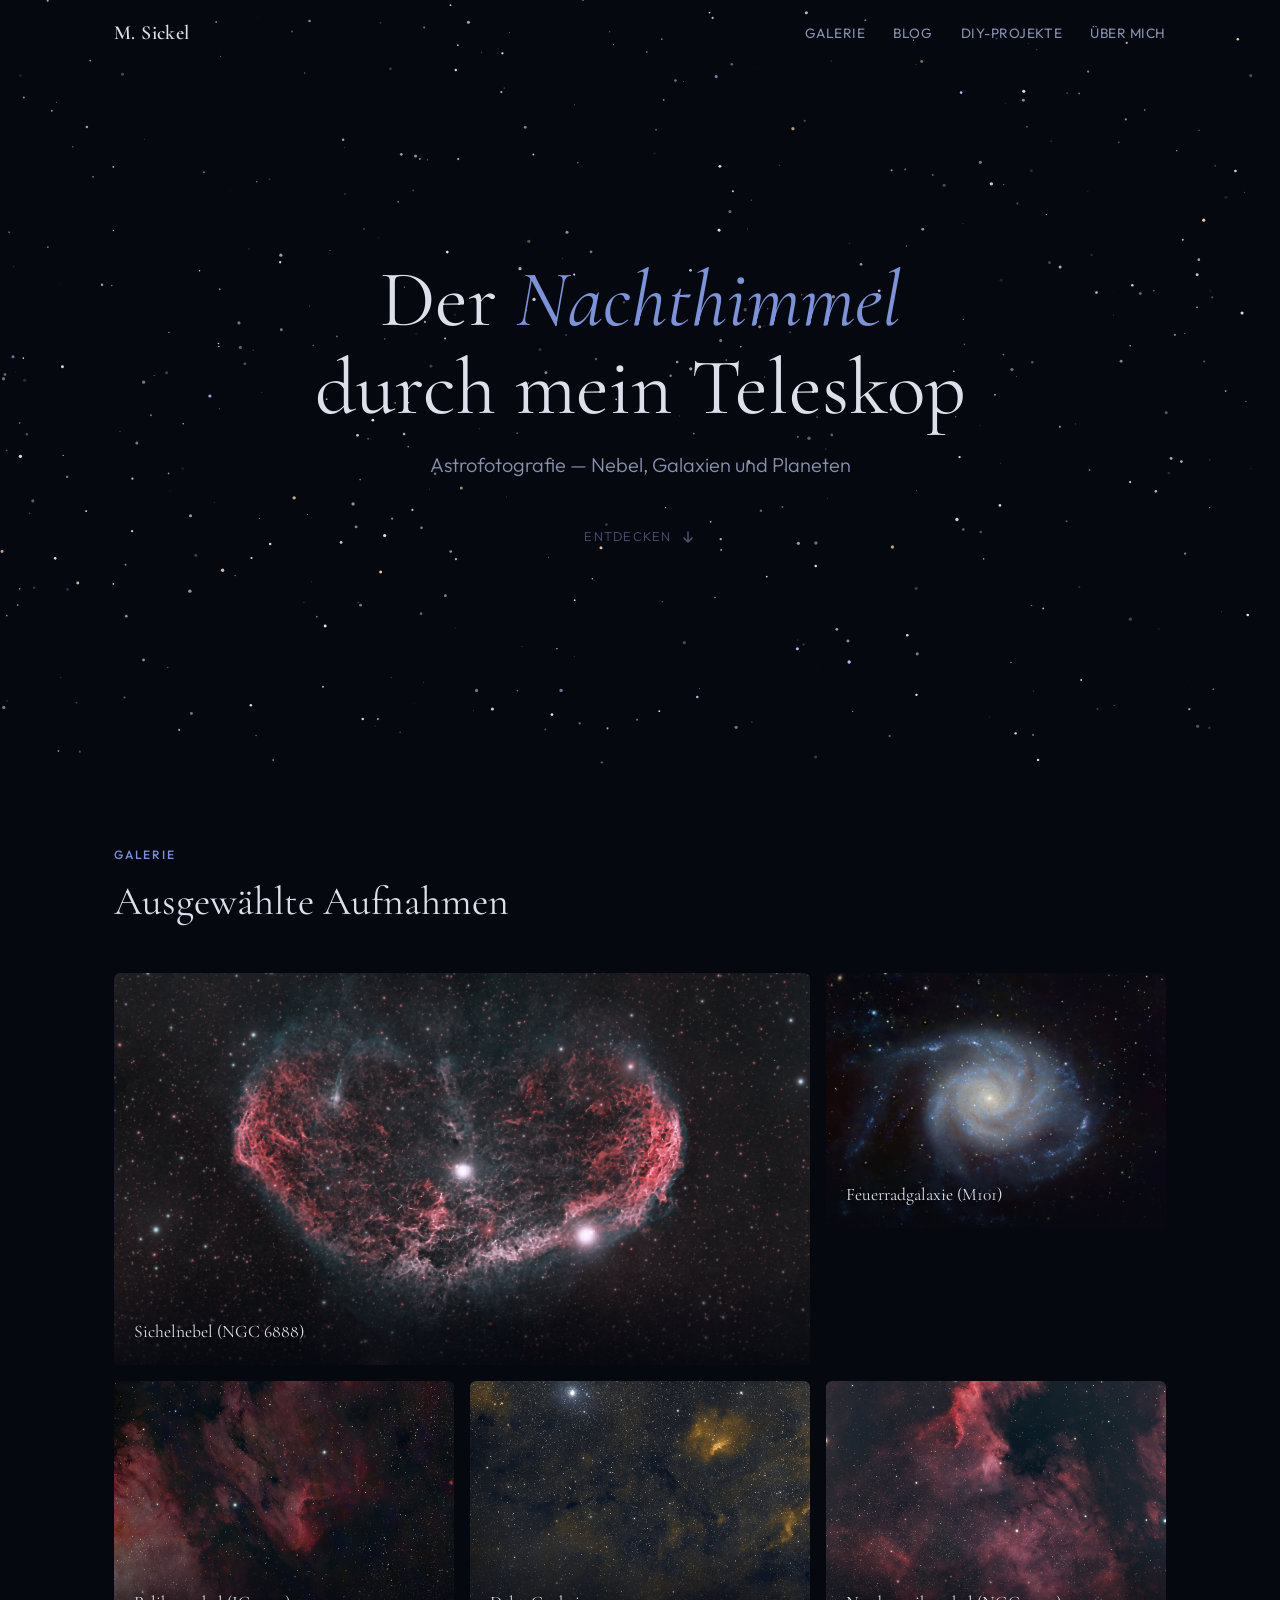
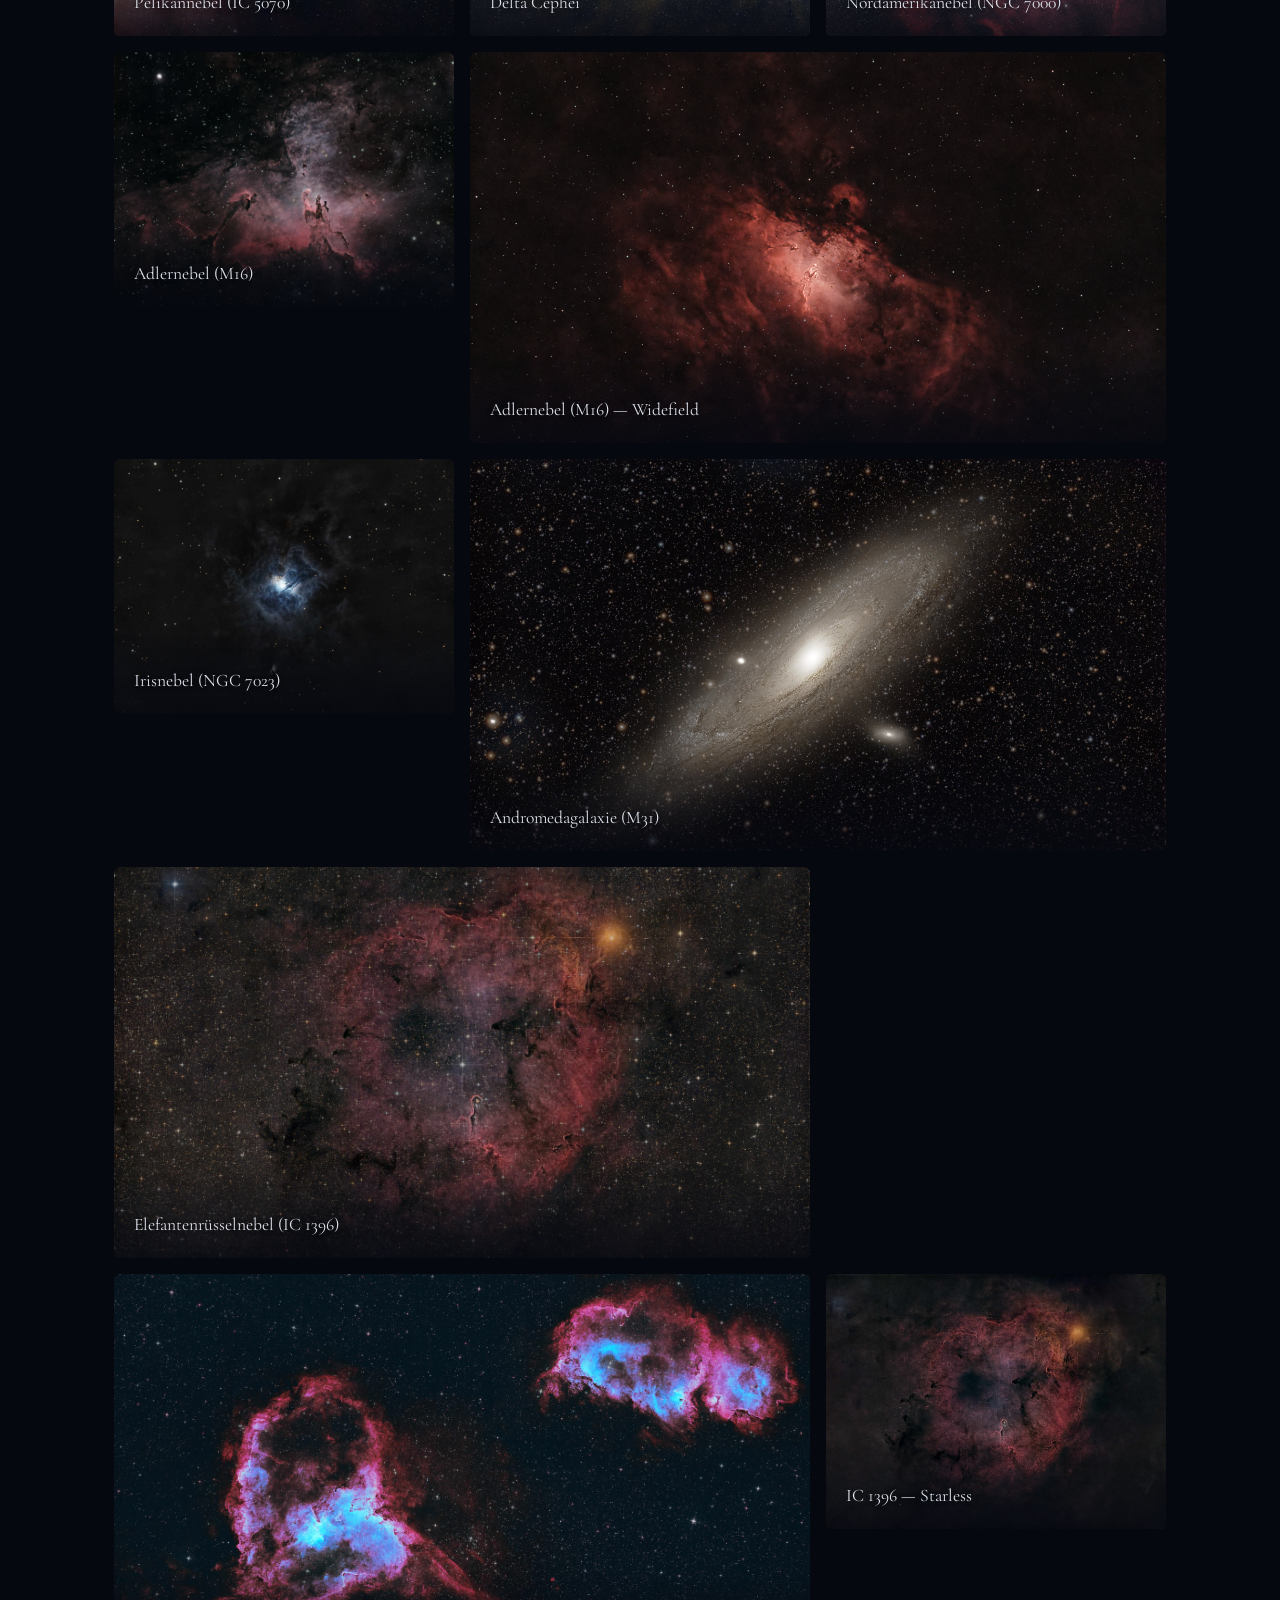
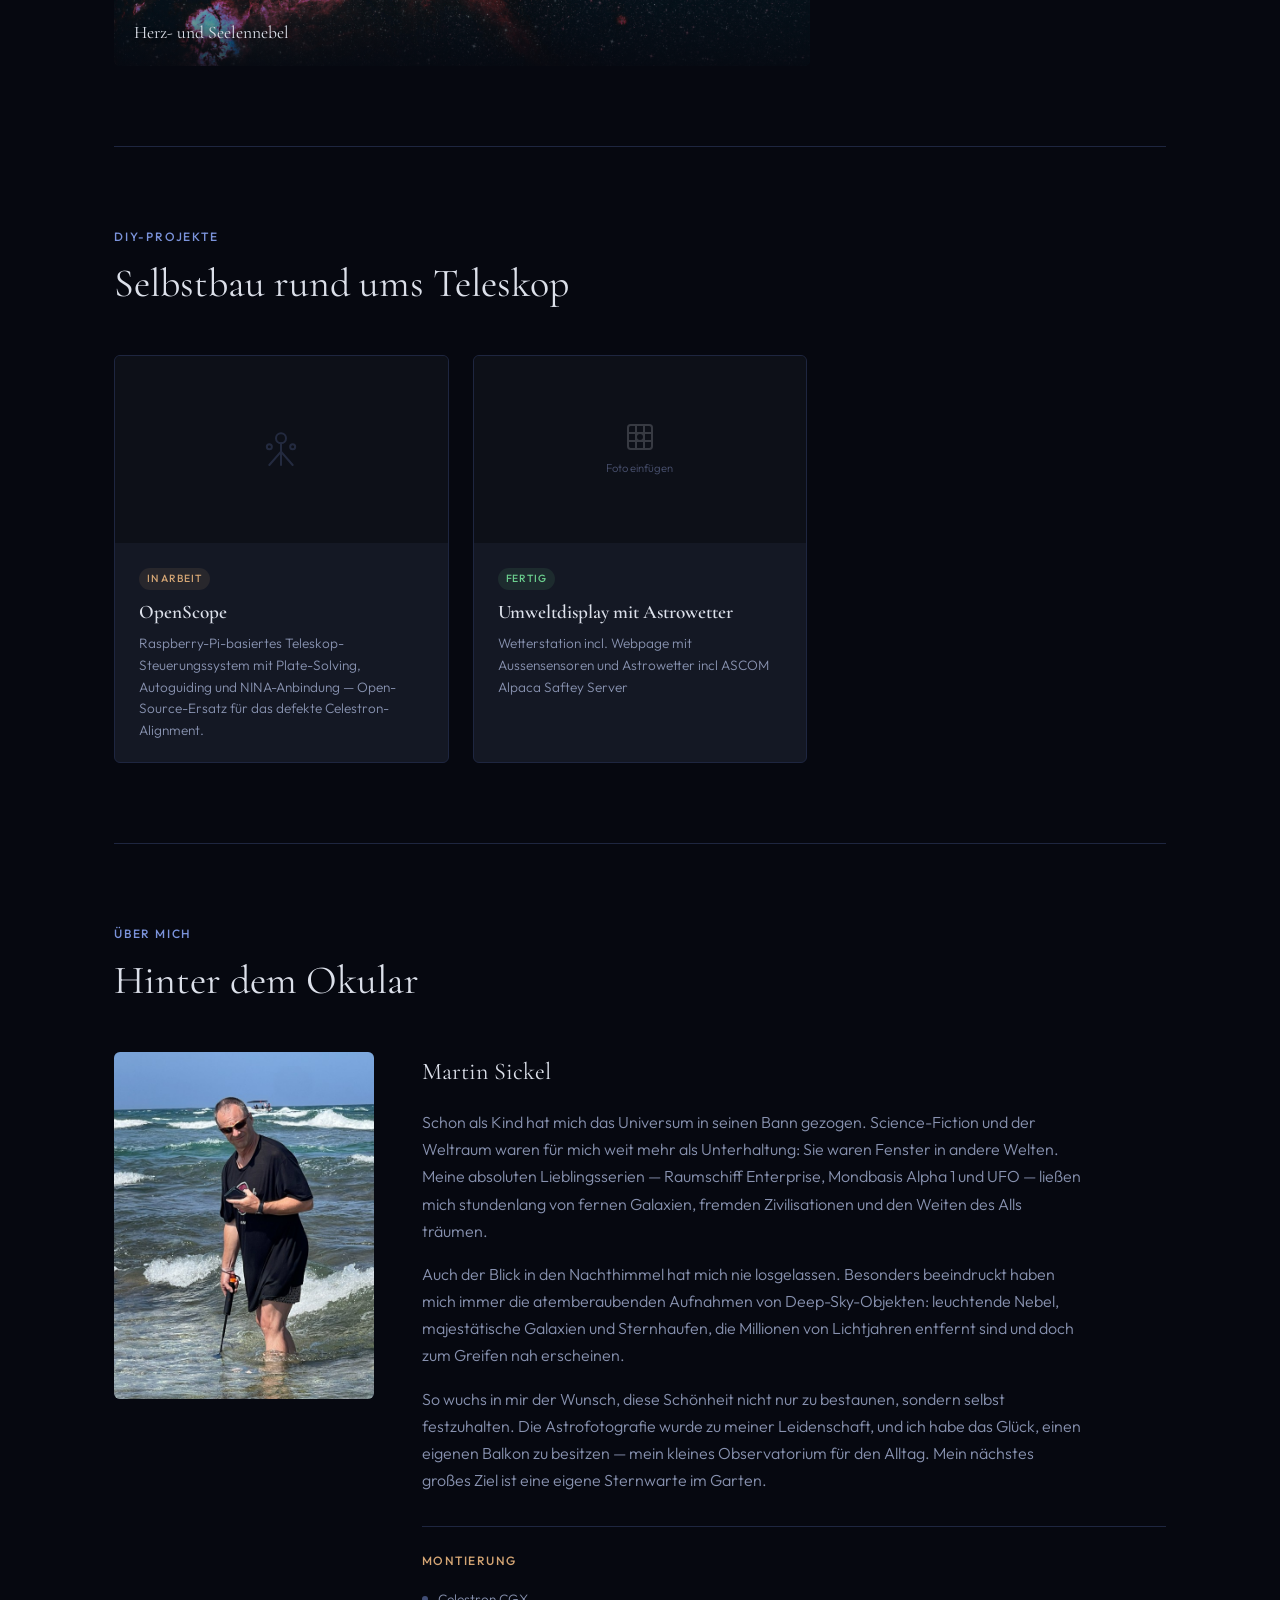
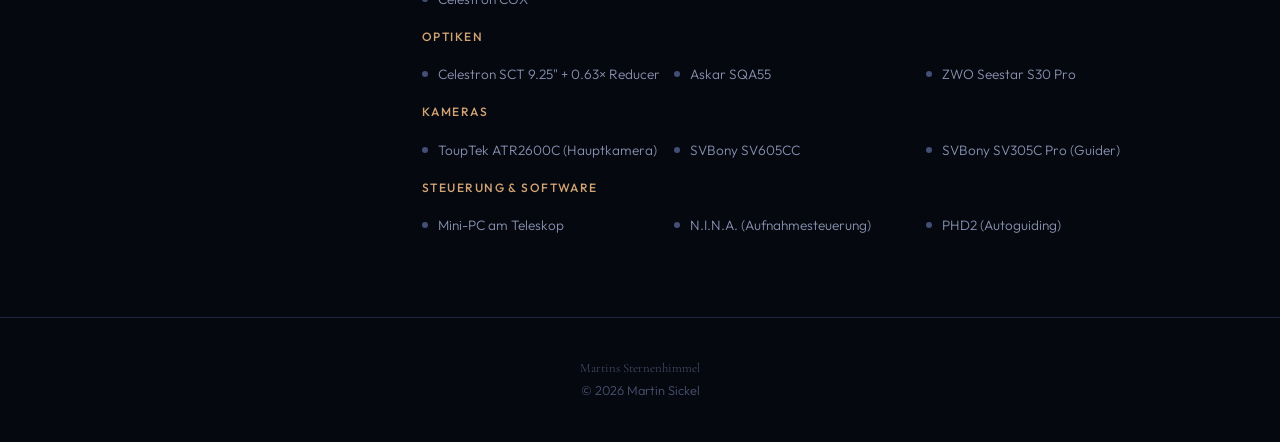
==== commit 053a71fb: "Herz-/Seelennebel: Aufnahmedaten ergänzt (51 Subs, Dualbandfilter, Bearbeitung) Co-Authored-By: Clau" ====
--- a/index.html
+++ b/index.html
@@ -95,7 +95,7 @@
       <div class="gallery-caption"><h3>Elefantenrüsselnebel (IC 1396)</h3><p>Emissionsnebel im Kepheus</p></div>
     </div>
 
-    <div class="gallery-item wide" tabindex="0" data-title="Herz- und Seelennebel (IC 1805 / IC 1848)" data-desc="Zwei der prächtigsten Emissionsnebel des Nordhimmels vereint in einer einzigen Weitfeldaufnahme. Links der Herznebel (IC 1805) mit seinem offenen Sternhaufen Melotte 15 im Zentrum, dessen energiereiche junge Sterne das umgebende Gas zum Leuchten bringen. Rechts der Seelennebel (IC 1848) mit seinen gewaltigen Höhlen und Säulen aus Staub. Gemeinsam erstrecken sie sich über fast 6 Grad am Himmel im Sternbild Kassiopeia." data-meta="Askar SQA55 · Sternbild Kassiopeia · ca. 7.500 Lichtjahre" data-img="bilder/galerie/ic1805-ic1848-herz-seelennebel.jpg" data-overlay="bilder/galerie/ic1805-ic1848-overlay.jpg">
+    <div class="gallery-item wide" tabindex="0" data-title="Herz- und Seelennebel (IC 1805 / IC 1848)" data-desc="Zwei der prächtigsten Emissionsnebel des Nordhimmels vereint in einer einzigen Weitfeldaufnahme. Links der Herznebel (IC 1805) mit seinem offenen Sternhaufen Melotte 15 im Zentrum, dessen energiereiche junge Sterne das umgebende Gas zum Leuchten bringen. Rechts der Seelennebel (IC 1848) mit seinen gewaltigen Höhlen und Säulen aus Staub. Gemeinsam erstrecken sie sich über fast 6 Grad am Himmel im Sternbild Kassiopeia." data-meta="Askar SQA55 · SVBONY Dualbandfilter · 51 × Einzelbilder · Siril, RC-Astro, Affinity · Sternbild Kassiopeia · ca. 7.500 Lichtjahre" data-img="bilder/galerie/ic1805-ic1848-herz-seelennebel.jpg" data-overlay="bilder/galerie/ic1805-ic1848-overlay.jpg">
       <div class="gallery-visual" style="background-image: url('bilder/galerie/ic1805-ic1848-herz-seelennebel.jpg')"></div>
       <div class="gallery-caption"><h3>Herz- und Seelennebel</h3><p>IC 1805 / IC 1848 — Askar SQA55</p></div>
     </div>
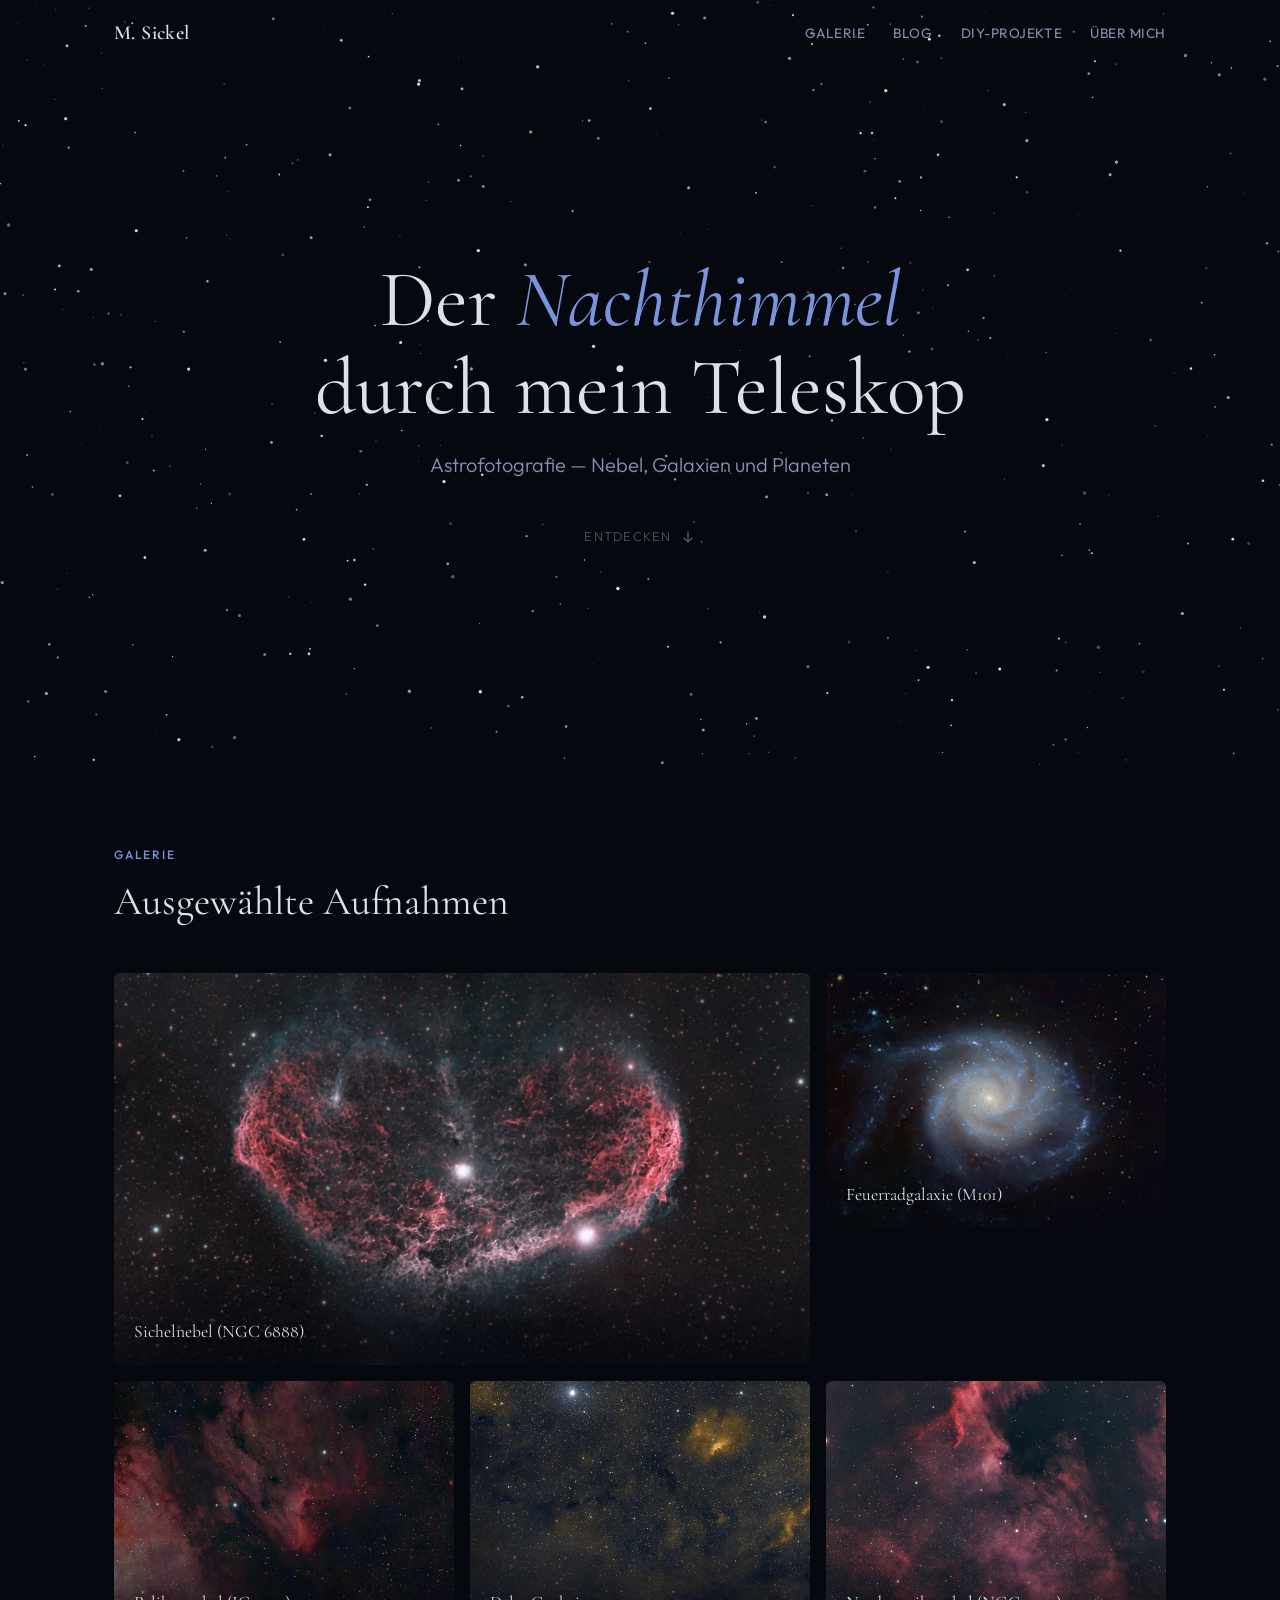
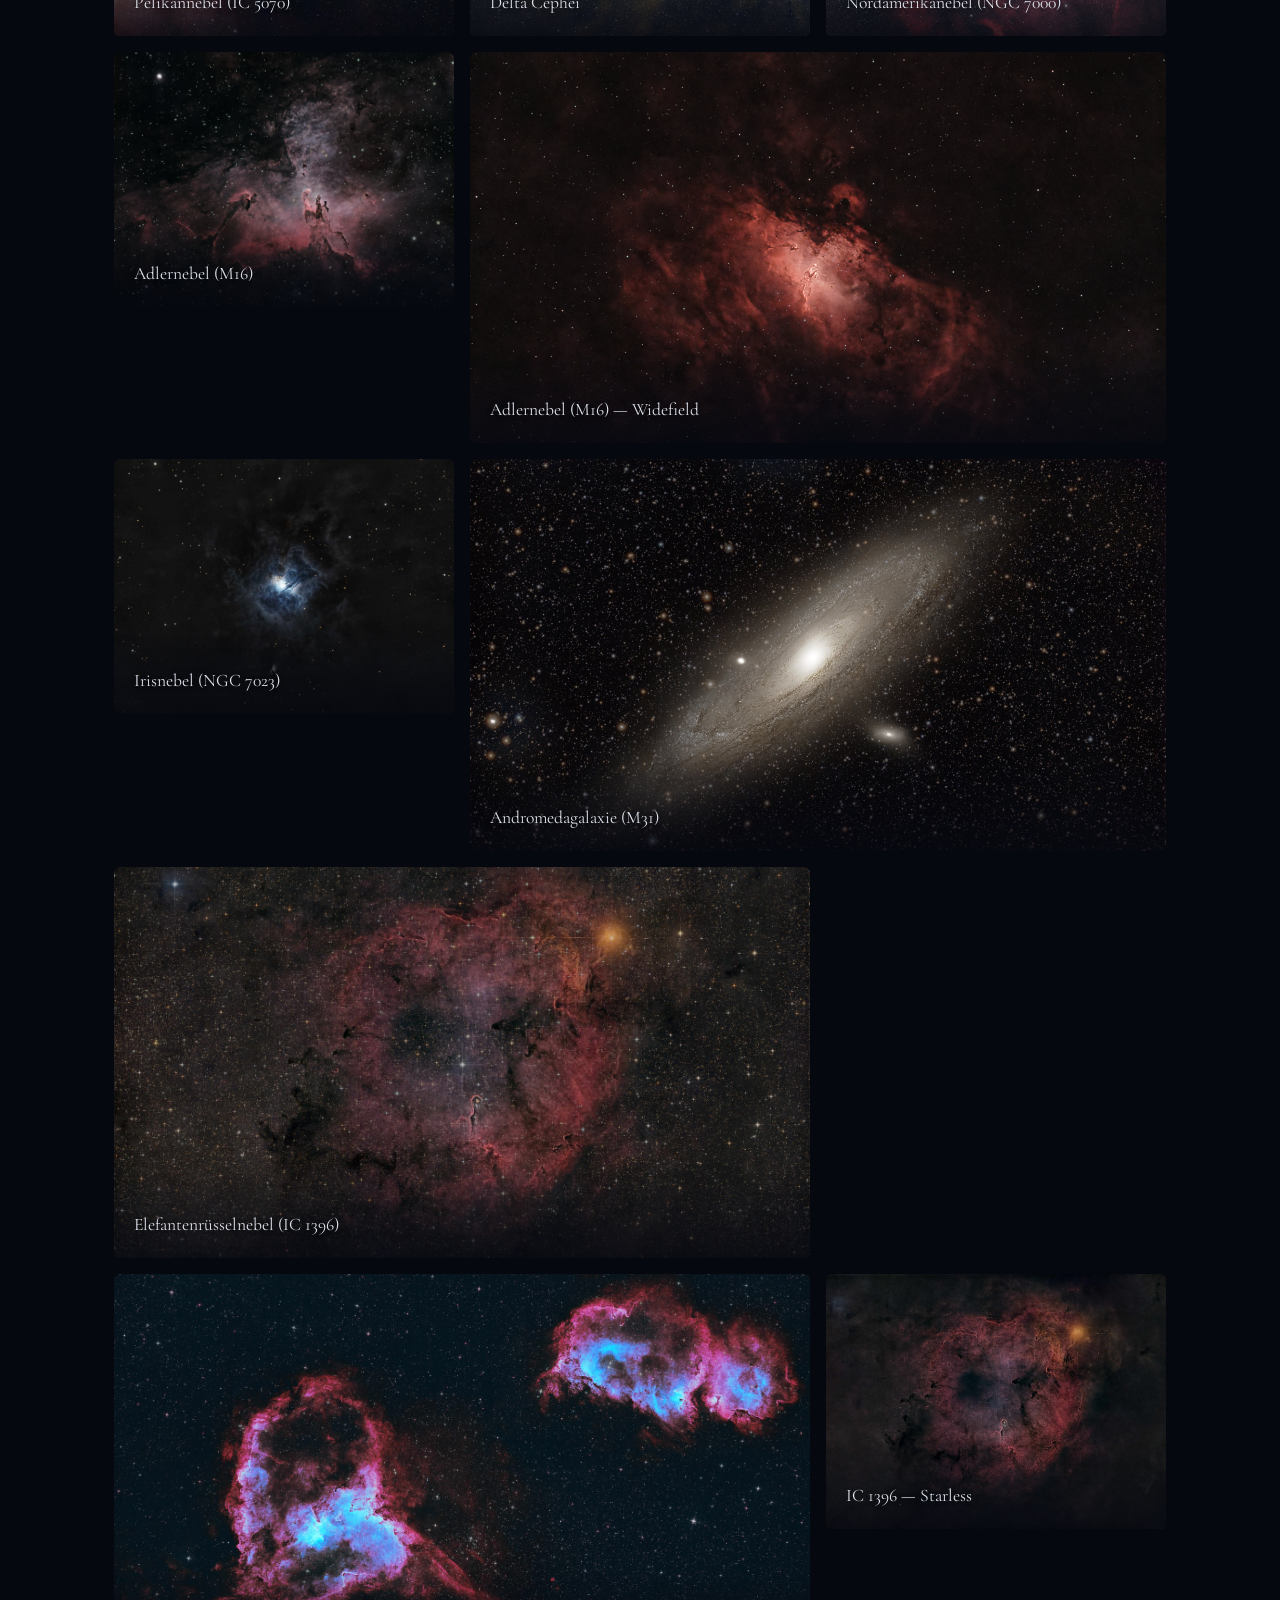
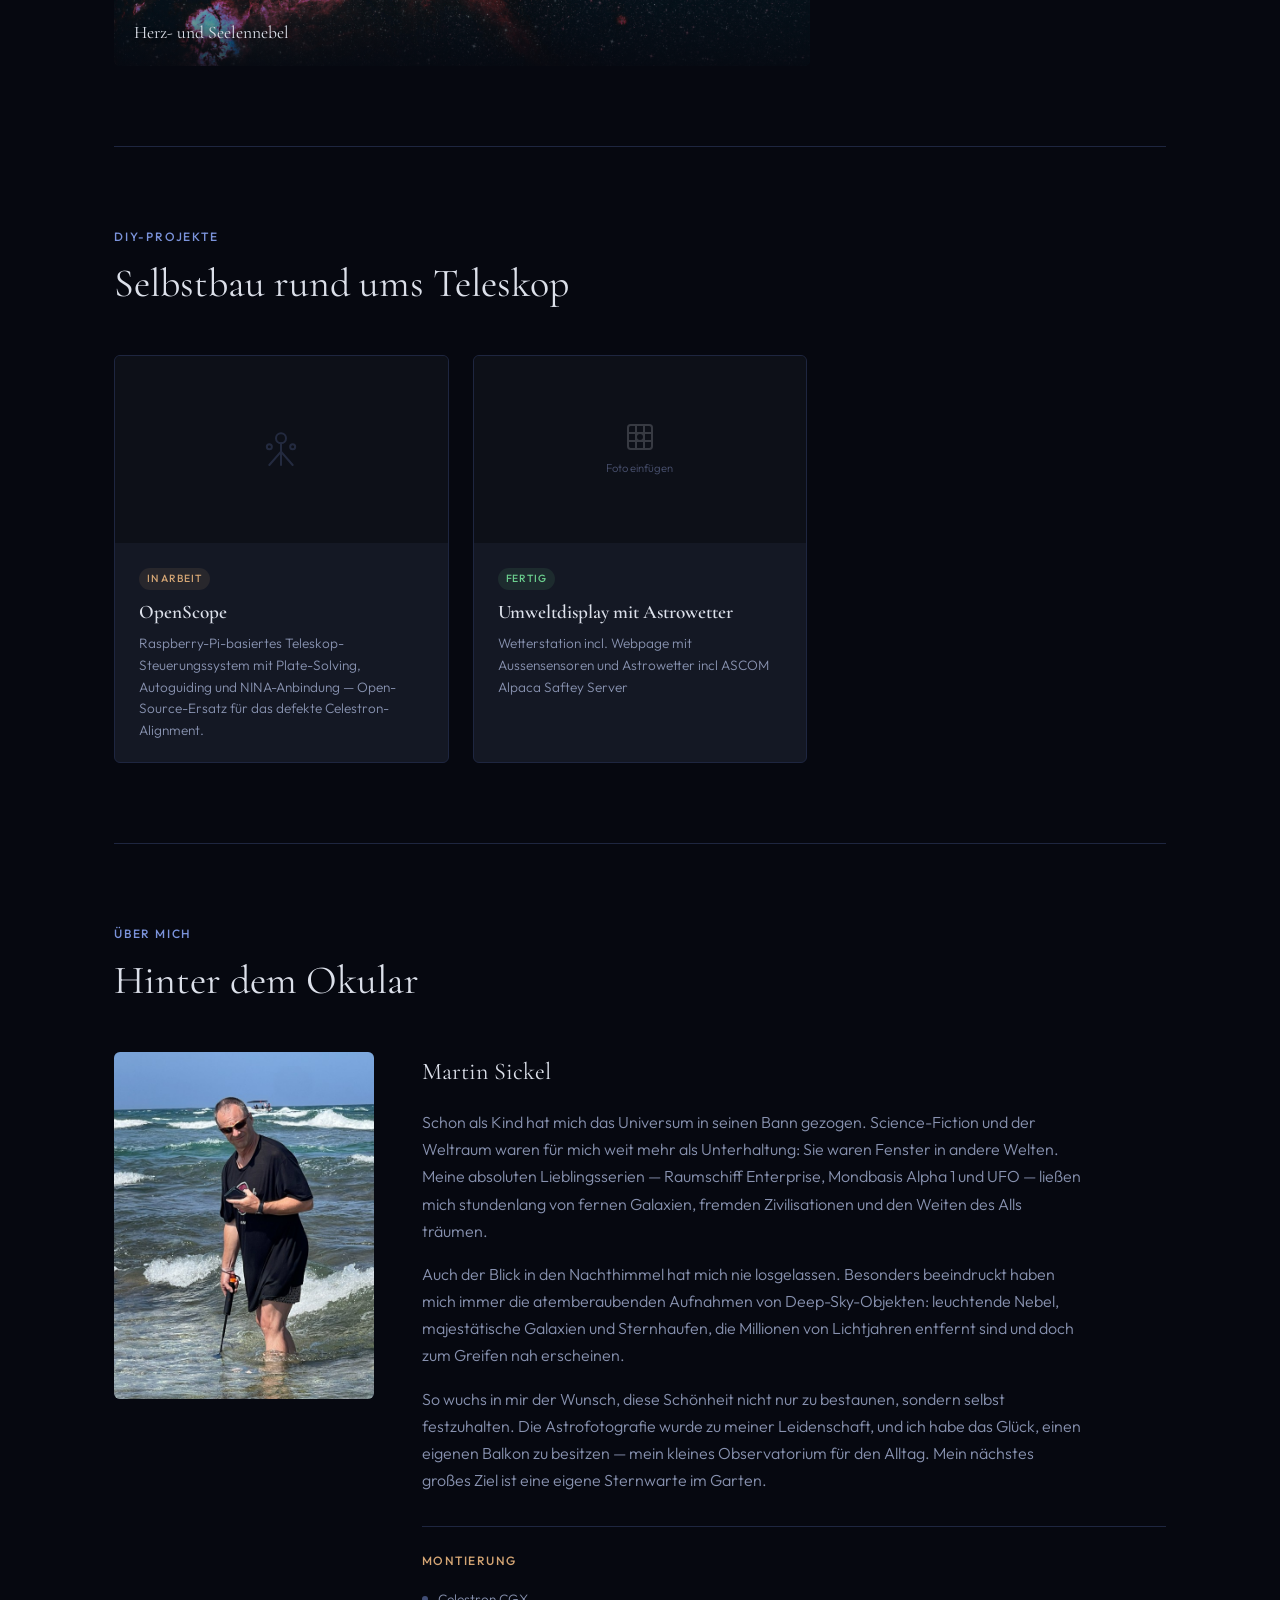
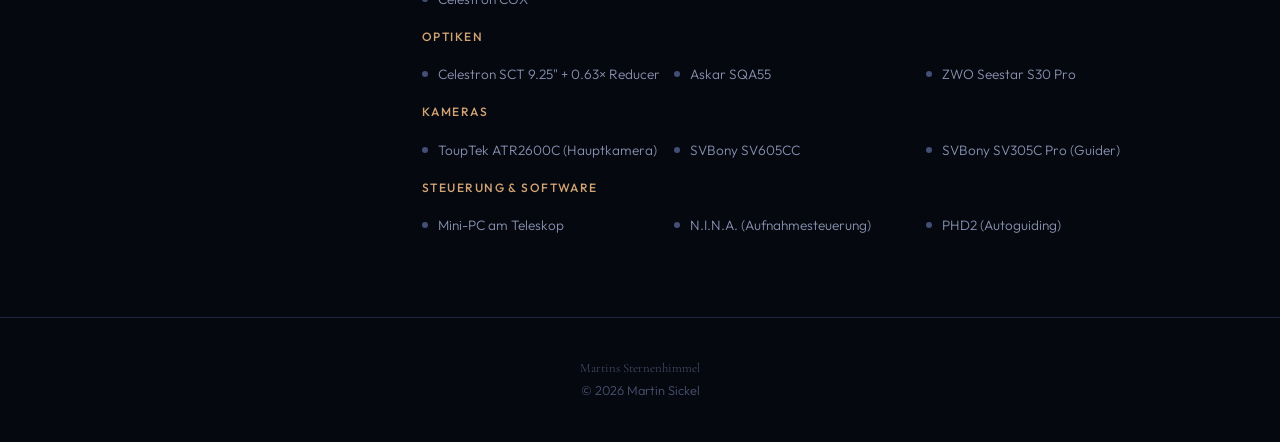
==== commit 8794eec6: "Herz-/Seelennebel: 300s Belichtungszeit pro Sub ergänzt Co-Authored-By: Claude Opus 4.6 <noreply@ant" ====
--- a/index.html
+++ b/index.html
@@ -95,7 +95,7 @@
       <div class="gallery-caption"><h3>Elefantenrüsselnebel (IC 1396)</h3><p>Emissionsnebel im Kepheus</p></div>
     </div>
 
-    <div class="gallery-item wide" tabindex="0" data-title="Herz- und Seelennebel (IC 1805 / IC 1848)" data-desc="Zwei der prächtigsten Emissionsnebel des Nordhimmels vereint in einer einzigen Weitfeldaufnahme. Links der Herznebel (IC 1805) mit seinem offenen Sternhaufen Melotte 15 im Zentrum, dessen energiereiche junge Sterne das umgebende Gas zum Leuchten bringen. Rechts der Seelennebel (IC 1848) mit seinen gewaltigen Höhlen und Säulen aus Staub. Gemeinsam erstrecken sie sich über fast 6 Grad am Himmel im Sternbild Kassiopeia." data-meta="Askar SQA55 · SVBONY Dualbandfilter · 51 × Einzelbilder · Siril, RC-Astro, Affinity · Sternbild Kassiopeia · ca. 7.500 Lichtjahre" data-img="bilder/galerie/ic1805-ic1848-herz-seelennebel.jpg" data-overlay="bilder/galerie/ic1805-ic1848-overlay.jpg">
+    <div class="gallery-item wide" tabindex="0" data-title="Herz- und Seelennebel (IC 1805 / IC 1848)" data-desc="Zwei der prächtigsten Emissionsnebel des Nordhimmels vereint in einer einzigen Weitfeldaufnahme. Links der Herznebel (IC 1805) mit seinem offenen Sternhaufen Melotte 15 im Zentrum, dessen energiereiche junge Sterne das umgebende Gas zum Leuchten bringen. Rechts der Seelennebel (IC 1848) mit seinen gewaltigen Höhlen und Säulen aus Staub. Gemeinsam erstrecken sie sich über fast 6 Grad am Himmel im Sternbild Kassiopeia." data-meta="Askar SQA55 · SVBONY Dualbandfilter · 51 × 300s · Siril, RC-Astro, Affinity · Sternbild Kassiopeia · ca. 7.500 Lichtjahre" data-img="bilder/galerie/ic1805-ic1848-herz-seelennebel.jpg" data-overlay="bilder/galerie/ic1805-ic1848-overlay.jpg">
       <div class="gallery-visual" style="background-image: url('bilder/galerie/ic1805-ic1848-herz-seelennebel.jpg')"></div>
       <div class="gallery-caption"><h3>Herz- und Seelennebel</h3><p>IC 1805 / IC 1848 — Askar SQA55</p></div>
     </div>
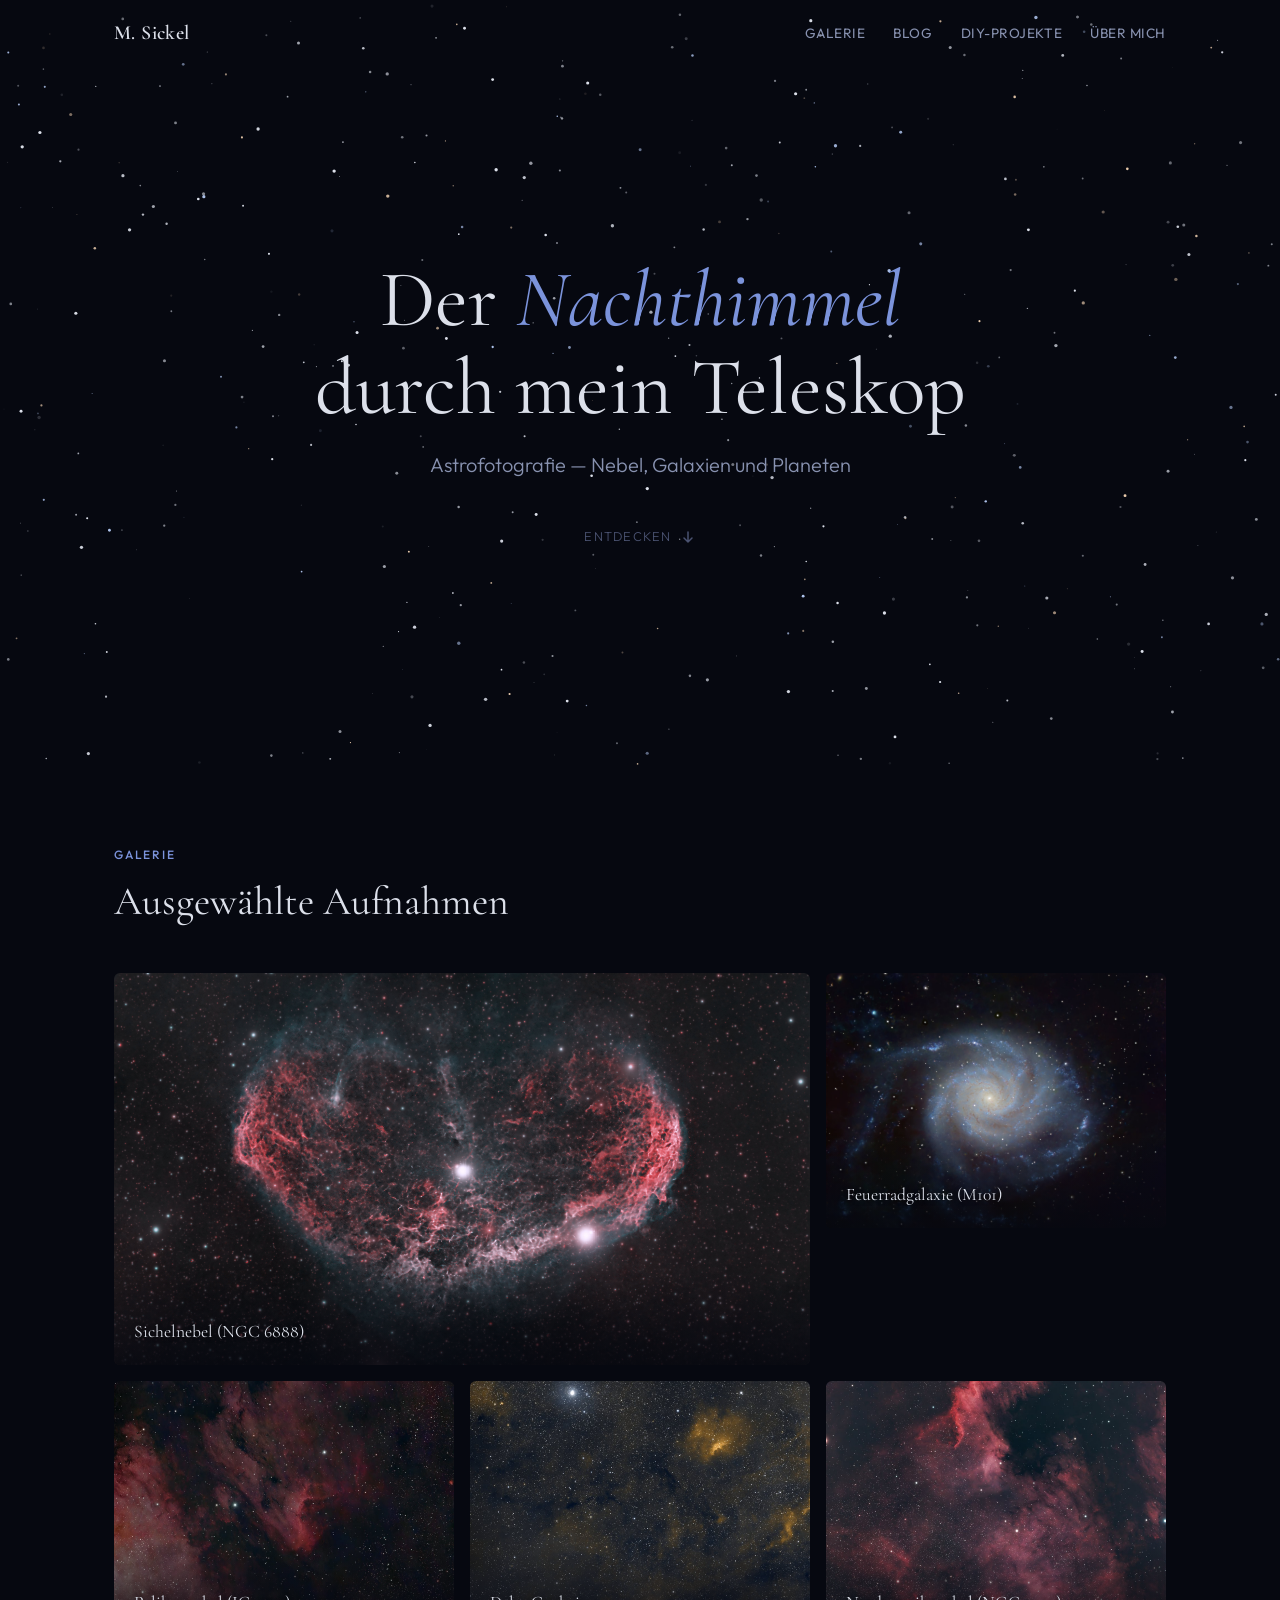
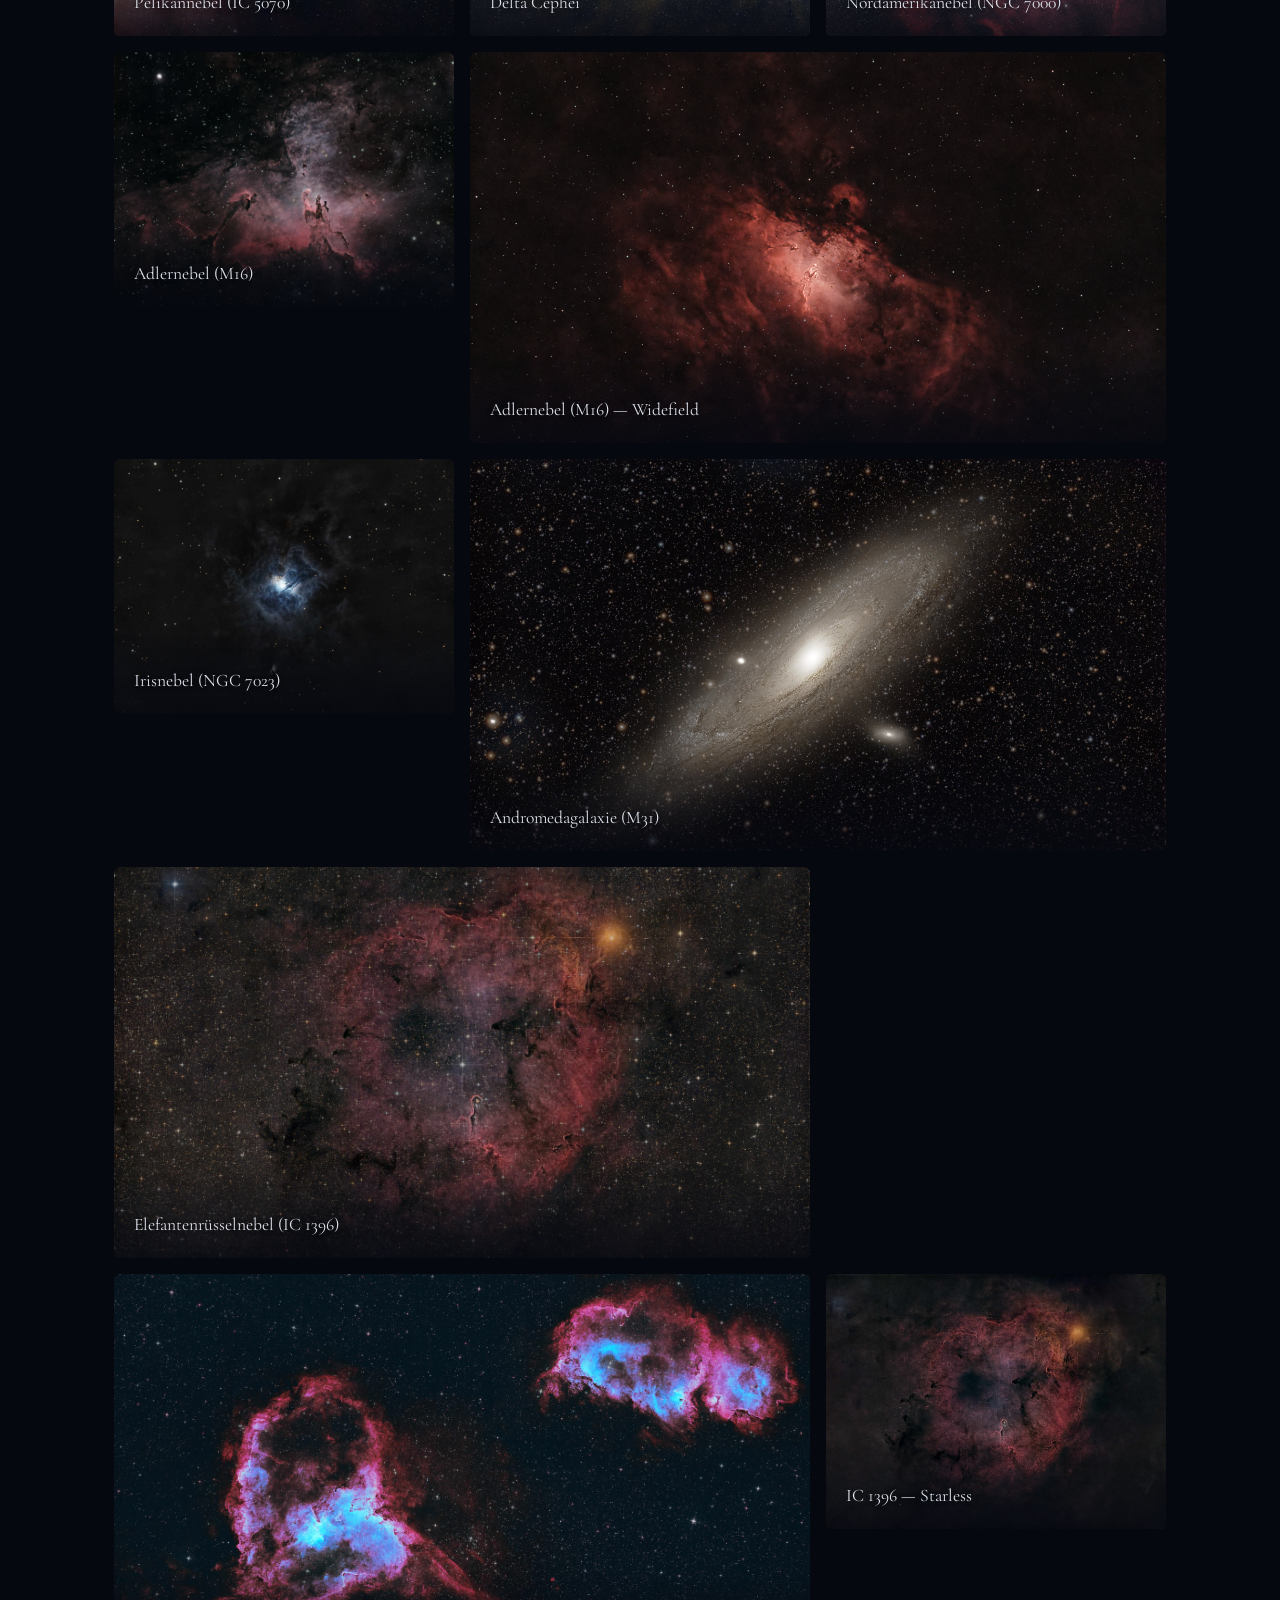
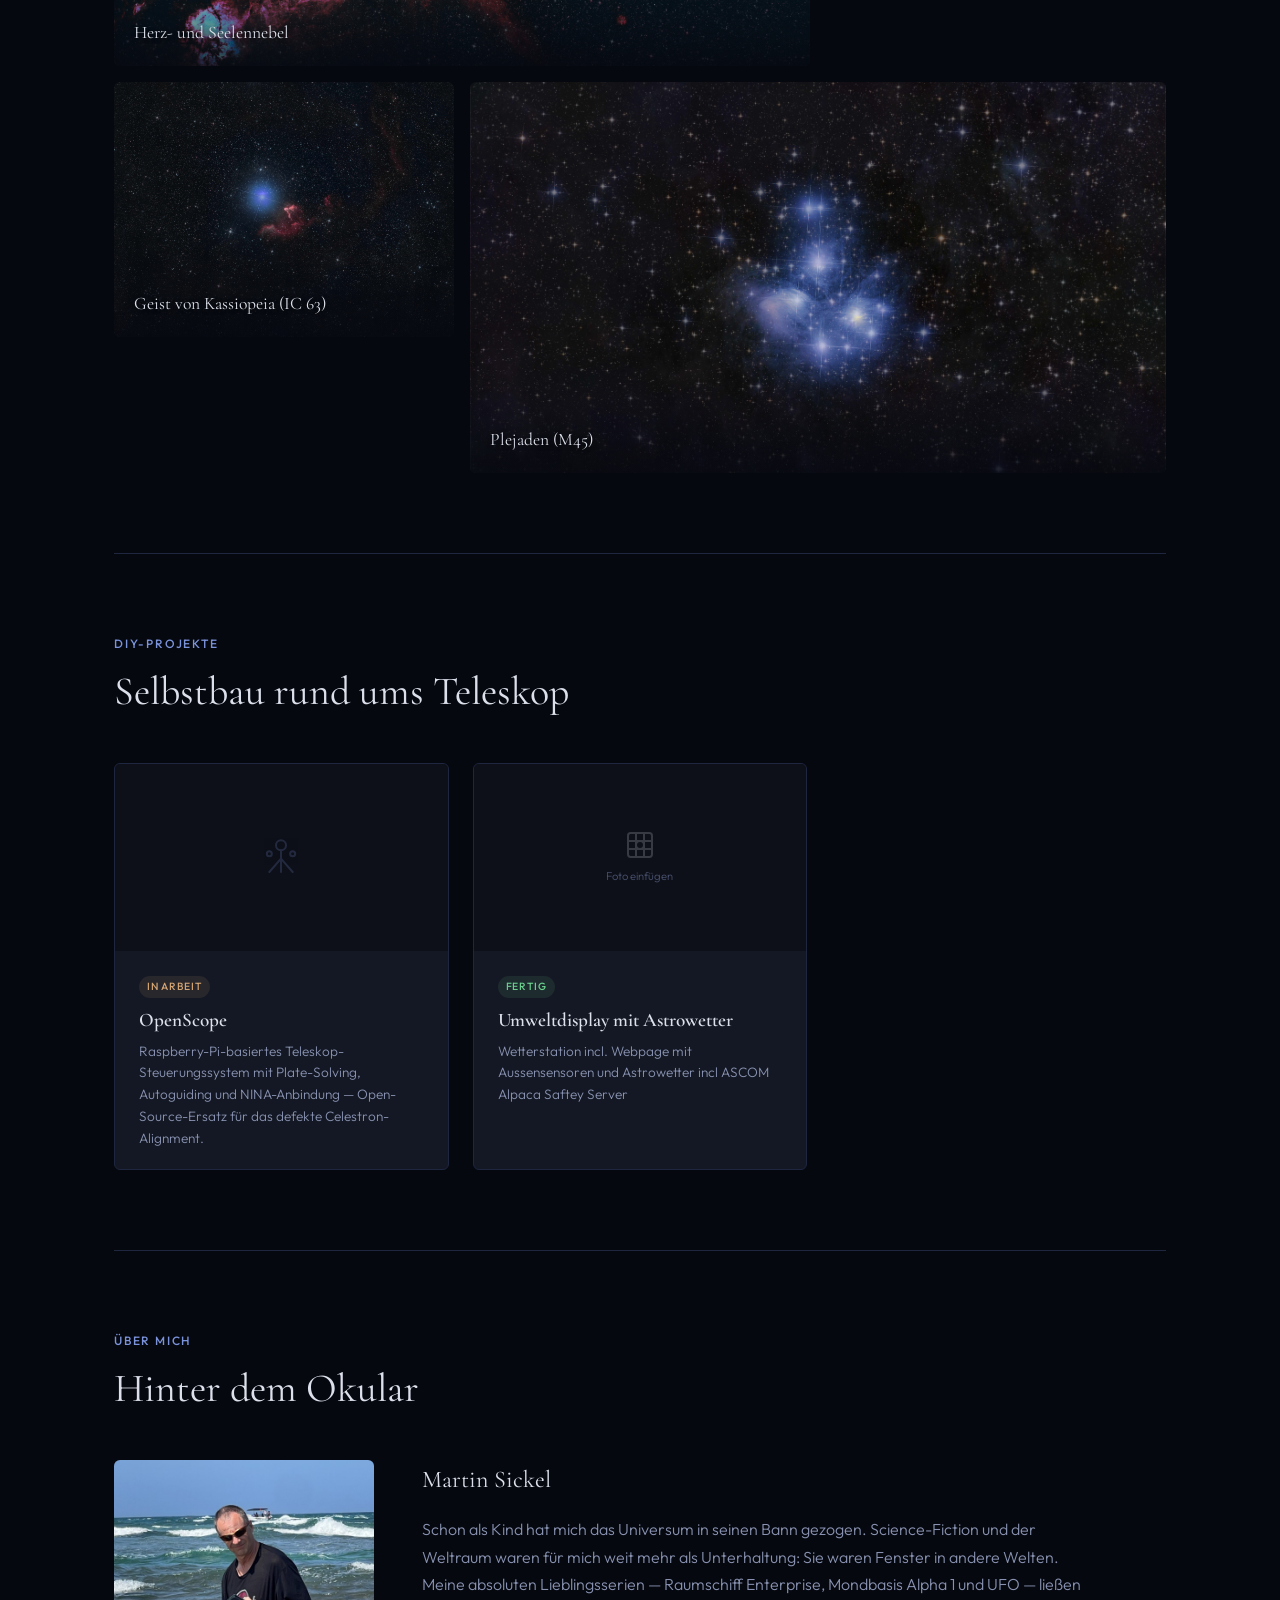
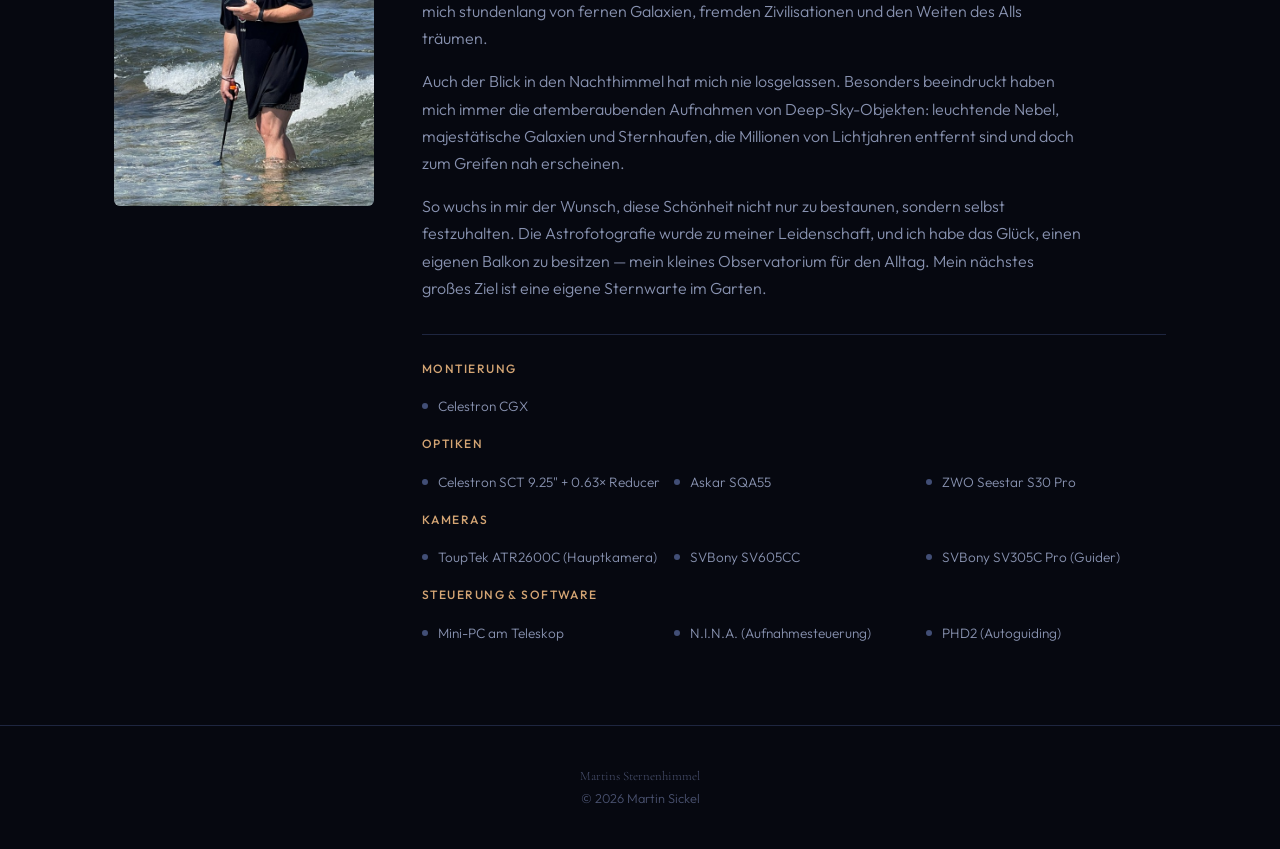
==== commit b2c0bff8: "IC 63 + Plejaden (M45) zur Galerie hinzugefügt, Beschreibungen aller Bilder erweitert Neue Aufnahmen" ====
--- a/index.html
+++ b/index.html
@@ -45,64 +45,74 @@
   </div>
   <div class="gallery-grid">
 
-    <div class="gallery-item wide" tabindex="0" data-title="Sichelnebel (NGC 6888)" data-desc="Ein kosmisches Spektakel im Sternbild Schwan: Der extrem heiße Wolf-Rayet-Stern WR 136 schleudert seine äußere Hülle mit gewaltiger Geschwindigkeit ins All. Die Aufeinandertreffen dieser Materiewelle mit älterem Interstellarem Gas erzeugen eine gigantische, filigrane Leuchtblase. Das kräftige Rot entstammt dem ionisierten Wasserstoff (H-Alpha), während das smaragdgrüne bis blau schimmernde Leuchten von hochionisiertem Sauerstoff ([OIII]) zeugt." data-meta="Celestron SCT 9.25&quot; + 0.63× Reducer · Sternbild Schwan · ca. 5.000 Lichtjahre" data-img="bilder/galerie/ngc6888-sichelnebel.jpg" data-annotations='[{"x":48,"y":45,"label":"WR 136"},{"x":35,"y":30,"label":"NGC 6888"}]'>
+    <div class="gallery-item wide" tabindex="0" data-title="Sichelnebel (NGC 6888)" data-desc="Ein kosmisches Spektakel im Sternbild Schwan: Der extrem heiße Wolf-Rayet-Stern WR 136 schleudert seine äußere Hülle mit gewaltiger Geschwindigkeit ins All. Die Kollision dieser Materiewelle mit älterem interstellarem Gas erzeugt eine gigantische, filigrane Leuchtblase von etwa 25 Lichtjahren Durchmesser. Das kräftige Rot entstammt dem ionisierten Wasserstoff (H-Alpha), während das smaragdgrüne bis blau schimmernde Leuchten von hochionisiertem Sauerstoff ([OIII]) zeugt. WR 136 ist ein sterbender Riesenstern, der in wenigen hunderttausend Jahren als Supernova explodieren wird — ein kosmisches Feuerwerk, das am Nachthimmel für kurze Zeit heller als der Vollmond erstrahlen könnte." data-meta="Celestron SCT 9.25&quot; + 0.63× Reducer · Sternbild Schwan · ca. 5.000 Lichtjahre" data-img="bilder/galerie/ngc6888-sichelnebel.jpg" data-annotations='[{"x":48,"y":45,"label":"WR 136"},{"x":35,"y":30,"label":"NGC 6888"}]'>
       <div class="gallery-visual" style="background-image: url('bilder/galerie/ngc6888-sichelnebel.jpg')"></div>
       <div class="gallery-caption"><h3>Sichelnebel (NGC 6888)</h3><p>Wolf-Rayet-Nebel im Schwan</p></div>
     </div>
 
-    <div class="gallery-item" tabindex="0" data-title="Feuerradgalaxie (M101)" data-desc="Majestätisch blicken wir nahezu perfekt von oben auf die Spiralarme der Feuerradgalaxie M101. In einer Entfernung von rund 21 Millionen Lichtjahren offenbart sie eine atemberaubende Detailfülle: Blaue Regionen repräsentieren junge, heiße Sternhaufen, während die rötlich glimmenden HII-Gebiete unzählige aktive Sternentstehungsstätten markieren, die von gewaltigen Gezeitenkräften Nachbargalaxien angefacht werden." data-meta="Celestron SCT 9.25&quot; + 0.63× Reducer · Sternbild Großer Bär · 21 Mio. Lichtjahre" data-img="bilder/galerie/m101-feuerrad.jpg" data-annotations='[{"x":44,"y":43,"label":"Kern M101"},{"x":28,"y":32,"label":"NGC 5461"},{"x":58,"y":58,"label":"NGC 5462"}]'>
+    <div class="gallery-item" tabindex="0" data-title="Feuerradgalaxie (M101)" data-desc="Majestätisch blicken wir nahezu perfekt von oben auf die Spiralarme der Feuerradgalaxie M101. In einer Entfernung von rund 21 Millionen Lichtjahren offenbart sie eine atemberaubende Detailfülle: Blaue Regionen repräsentieren junge, heiße Sternhaufen, während die rötlich glimmenden HII-Gebiete unzählige aktive Sternentstehungsstätten markieren. M101 ist mit einem Durchmesser von 170.000 Lichtjahren deutlich größer als unsere Milchstraße. Ihre asymmetrische Form verrät vergangene Begegnungen mit Nachbargalaxien, deren Gezeitenkräfte die Spiralarme verzerrt und gewaltige Wellen der Sternentstehung ausgelöst haben. Im Jahr 2023 leuchtete hier die Supernova SN 2023ixf auf — eine der erdnächsten Supernovae der letzten Jahrzehnte." data-meta="Celestron SCT 9.25&quot; + 0.63× Reducer · Sternbild Großer Bär · 21 Mio. Lichtjahre" data-img="bilder/galerie/m101-feuerrad.jpg" data-annotations='[{"x":44,"y":43,"label":"Kern M101"},{"x":28,"y":32,"label":"NGC 5461"},{"x":58,"y":58,"label":"NGC 5462"}]'>
       <div class="gallery-visual" style="background-image: url('bilder/galerie/m101-feuerrad.jpg')"></div>
       <div class="gallery-caption"><h3>Feuerradgalaxie (M101)</h3><p>Spiralgalaxie im Großen Bären</p></div>
     </div>
 
-    <div class="gallery-item" tabindex="0" data-title="Pelikannebel (IC 5070)" data-desc="Direkt an den bekannten Nordamerikanebel angrenzend, fasziniert der Pelikannebel durch sein dynamisches Wechselspiel aus glühendem Gas und undurchdringlichen Dunkelwolken. Die scharfen Silhouetten und Staubgrate bilden eine Ionisationsfront, an der durch den UV-Druck junger, massereicher Sterne unaufhörlich neue Welten und Protosterne geboren werden." data-meta="Seestar S30 Pro · 312 × 60s · Sternbild Schwan · ca. 1.800 Lichtjahre" data-img="bilder/galerie/ic5070-pelikannebel.jpg" data-annotations='[{"x":55,"y":22,"label":"IC 5070"},{"x":45,"y":38,"label":"IC 5067 (Ionisationsfront)"},{"x":30,"y":60,"label":"LDN 935"}]'>
+    <div class="gallery-item" tabindex="0" data-title="Pelikannebel (IC 5070)" data-desc="Direkt an den bekannten Nordamerikanebel angrenzend, fasziniert der Pelikannebel durch sein dynamisches Wechselspiel aus glühendem Gas und undurchdringlichen Dunkelwolken. Die scharfen Silhouetten und Staubgrate bilden eine Ionisationsfront, an der durch den UV-Druck junger, massereicher Sterne unaufhörlich neue Welten und Protosterne geboren werden. Seinen Namen verdankt er seiner Form, die an einen Pelikan mit geöffnetem Schnabel erinnert. Zusammen mit dem Nordamerikanebel bildet er eine der aktivsten Sternentstehungsregionen unserer kosmischen Nachbarschaft — ein gewaltiges Sternenkinderheim, in dem ganze Sonnensysteme entstehen." data-meta="Seestar S30 Pro · 312 × 60s · Sternbild Schwan · ca. 1.800 Lichtjahre" data-img="bilder/galerie/ic5070-pelikannebel.jpg" data-annotations='[{"x":55,"y":22,"label":"IC 5070"},{"x":45,"y":38,"label":"IC 5067 (Ionisationsfront)"},{"x":30,"y":60,"label":"LDN 935"}]'>
       <div class="gallery-visual" style="background-image: url('bilder/galerie/ic5070-pelikannebel.jpg')"></div>
       <div class="gallery-caption"><h3>Pelikannebel (IC 5070)</h3><p>312 × 60s Belichtung</p></div>
     </div>
 
-    <div class="gallery-item" tabindex="0" data-title="Delta Cephei und Umgebung" data-desc="Inmitten der zarten Nebelschleier des Sternbilds Kepheus thront Delta Cephei, einer der historisch wichtigsten Sterne der Astronomie. Als Prototyp der Cepheiden-Veränderlichen dient sein rhythmisches Pulsieren Astronomen seit über einem Jahrhundert als 'Standardkerze' zur Vermessung kosmischer Entfernungen im Weltall." data-meta="Seestar S30 Pro · Sternbild Kepheus · ca. 890 Lichtjahre" data-img="bilder/galerie/delta-cephei.jpg" data-annotations='[{"x":28,"y":20,"label":"δ Cephei"},{"x":65,"y":18,"label":"Sh2-132"},{"x":45,"y":45,"label":"Sh2-129"}]'>
+    <div class="gallery-item" tabindex="0" data-title="Delta Cephei und Umgebung" data-desc="Inmitten der zarten Nebelschleier des Sternbilds Kepheus thront Delta Cephei, einer der historisch wichtigsten Sterne der Astronomie. Als Prototyp der Cepheiden-Veränderlichen dient sein rhythmisches Pulsieren seit über einem Jahrhundert als 'Standardkerze' zur Vermessung kosmischer Entfernungen. In der griechischen Mythologie war Kepheus der König von Äthiopien und Vater der Andromeda — von den Göttern als Sternbild an den Himmel versetzt. Die Entdeckung der Perioden-Leuchtkraft-Beziehung der Cepheiden durch Henrietta Leavitt im Jahr 1912 revolutionierte die Astronomie: Erst dadurch konnte Edwin Hubble beweisen, dass das Universum weit größer ist als unsere Milchstraße." data-meta="Seestar S30 Pro · Sternbild Kepheus · ca. 890 Lichtjahre" data-img="bilder/galerie/delta-cephei.jpg" data-annotations='[{"x":28,"y":20,"label":"δ Cephei"},{"x":65,"y":18,"label":"Sh2-132"},{"x":45,"y":45,"label":"Sh2-129"}]'>
       <div class="gallery-visual" style="background-image: url('bilder/galerie/delta-cephei.jpg')"></div>
       <div class="gallery-caption"><h3>Delta Cephei</h3><p>Weitfeld im Kepheus</p></div>
     </div>
 
-    <div class="gallery-item" tabindex="0" data-title="Nordamerikanebel (NGC 7000)" data-desc="Mit seiner prägnanten Form, die frappierend an den nordamerikanischen Kontinent erinnert, zählt NGC 7000 zu den bekanntesten Emissionsnebeln des Nordhimmels. Die tiefroten Wasserstoffwolken erstrecken sich über riesige Himmelsareale und werden von der dunklen Staubwolke des 'Golfs von Mexiko' kontrastreich durchschnitten." data-meta="Seestar S30 Pro · Sternbild Schwan · ca. 1.600 Lichtjahre" data-img="bilder/galerie/ngc7000-nordamerikanebel.jpg" data-overlay="bilder/galerie/ngc7000-overlay.png">
+    <div class="gallery-item" tabindex="0" data-title="Nordamerikanebel (NGC 7000)" data-desc="Mit seiner prägnanten Form, die frappierend an den nordamerikanischen Kontinent erinnert, zählt NGC 7000 zu den bekanntesten Emissionsnebeln des Nordhimmels. Die tiefroten Wasserstoffwolken erstrecken sich über riesige Himmelsareale und werden von der dunklen Staubwolke des 'Golfs von Mexiko' kontrastreich durchschnitten. Der Nebel wurde 1891 von Max Wolf auf einer der ersten Astro-Fotografien entdeckt — er ist mit bloßem Auge unsichtbar, aber erstreckt sich über eine Fläche von vier Vollmonden. Seine leuchtende Energie bezieht er vermutlich vom nahen Stern Deneb (Alpha Cygni), einem der leuchtkräftigsten Sterne unserer Galaxie." data-meta="Seestar S30 Pro · Sternbild Schwan · ca. 1.600 Lichtjahre" data-img="bilder/galerie/ngc7000-nordamerikanebel.jpg" data-overlay="bilder/galerie/ngc7000-overlay.png">
       <div class="gallery-visual" style="background-image: url('bilder/galerie/ngc7000-nordamerikanebel.jpg')"></div>
       <div class="gallery-caption"><h3>Nordamerikanebel (NGC 7000)</h3><p>Emissionsnebel im Schwan</p></div>
     </div>
 
-    <div class="gallery-item" tabindex="0" data-title="Adlernebel (M16)" data-desc="Der Adlernebel beherbergt die weltberühmten 'Säulen der Schöpfung' — gigantische Türme aus kühlem Molekulargas und Staub. In ihrem Inneren kollabiert Materie unter ihrer eigenen Schwerkraft, um neue Sterne zu gebären, während der intensive Sternwind benachbarter Haufen die Säulen langsam abträgt." data-meta="Seestar S30 Pro · Sternbild Schlange · ca. 7.000 Lichtjahre" data-img="bilder/galerie/m16-adlernebel.jpg" data-overlay="bilder/galerie/m16-overlay.jpg">
+    <div class="gallery-item" tabindex="0" data-title="Adlernebel (M16)" data-desc="Der Adlernebel beherbergt die weltberühmten 'Säulen der Schöpfung' — gigantische Türme aus kühlem Molekulargas und Staub, die durch das ikonische Hubble-Foto von 1995 weltweit bekannt wurden. In ihrem Inneren kollabiert Materie unter ihrer eigenen Schwerkraft, um neue Sterne zu gebären, während der intensive Sternwind benachbarter Haufen die Säulen langsam abträgt. Die größte der drei Säulen ist etwa 4 Lichtjahre lang — die Entfernung von der Sonne zum nächsten Stern Proxima Centauri. In rund 100.000 Jahren werden die Säulen vollständig erodiert sein — ein kosmischer Wimpernschlag." data-meta="Seestar S30 Pro · Sternbild Schlange · ca. 7.000 Lichtjahre" data-img="bilder/galerie/m16-adlernebel.jpg" data-overlay="bilder/galerie/m16-overlay.jpg">
       <div class="gallery-visual" style="background-image: url('bilder/galerie/m16-adlernebel.jpg')"></div>
       <div class="gallery-caption"><h3>Adlernebel (M16)</h3><p>Emissionsnebel in der Schlange</p></div>
     </div>
 
-    <div class="gallery-item wide" tabindex="0" data-title="Adlernebel (M16) — Widefield" data-desc="Diese eindrucksvolle Weitfeldaufnahme offenbart das gesamte kosmische Umfeld von M16. Sie zeigt, wie die leuchtenden Gasstrukturen des Nebels nahtlos in die reichhaltigen Sternenfelder der Milchstraße eingebettet sind und von dunklen Molekülwolken durchzogen werden." data-meta="Seestar S30 Pro · Sternbild Schlange · ca. 7.000 Lichtjahre" data-img="bilder/galerie/M_16_Widefield.jpg" data-overlay="bilder/galerie/M_16_Widefield_annotated.jpg">
+    <div class="gallery-item wide" tabindex="0" data-title="Adlernebel (M16) — Widefield" data-desc="Diese eindrucksvolle Weitfeldaufnahme offenbart das gesamte kosmische Umfeld von M16. Sie zeigt, wie die leuchtenden Gasstrukturen des Nebels nahtlos in die reichhaltigen Sternenfelder der Milchstraße eingebettet sind und von dunklen Molekülwolken durchzogen werden. Im weiteren Feld sind zahlreiche weitere Nebel und Sternhaufen der Schlangen-Adler-Region sichtbar — ein Blick in einen der dichtesten und aktivsten Bereiche unserer Galaxie, wo sich der Sagittarius-Arm und der Scutum-Centaurus-Arm überlappen." data-meta="Seestar S30 Pro · Sternbild Schlange · ca. 7.000 Lichtjahre" data-img="bilder/galerie/M_16_Widefield.jpg" data-overlay="bilder/galerie/M_16_Widefield_annotated.jpg">
       <div class="gallery-visual" style="background-image: url('bilder/galerie/M_16_Widefield.jpg')"></div>
       <div class="gallery-caption"><h3>Adlernebel (M16) — Widefield</h3><p>Weitfeldaufnahme im Sternbild Schlange</p></div>
     </div>
 
-    <div class="gallery-item" tabindex="0" data-title="Irisnebel (NGC 7023)" data-desc="Ein Juwel der Reflexionsnebel: Der Irisnebel im Sternbild Kepheus erstrahlt in einem tiefen, charakteristischen Blau. Das Licht des zentralen, eingebetteten Sterns HD 200775 wird von feinsten Staubpartikeln gestreut, während ringsum dunkle Molekülwolken die farbenprächtige Blüte umrahmen." data-meta="Seestar S30 Pro · Sternbild Kepheus · ca. 1.300 Lichtjahre" data-img="bilder/galerie/NGC7023_Iris_nebel.jpg" data-overlay="bilder/galerie/NGC7023_Iris_nebel_annotated.jpg">
+    <div class="gallery-item" tabindex="0" data-title="Irisnebel (NGC 7023)" data-desc="Ein Juwel der Reflexionsnebel: Der Irisnebel im Sternbild Kepheus erstrahlt in einem tiefen, charakteristischen Blau. Das Licht des zentralen Sterns HD 200775 wird von feinsten Staubpartikeln gestreut — derselbe physikalische Effekt, der unseren Tageshimmel blau färbt, hier jedoch auf kosmische Maßstäbe übertragen. Ringsum rahmen dunkle Molekülwolken die farbenprächtige Blüte ein. Der Nebel wurde nach der griechischen Göttin Iris benannt, der Botin der Götter, die auf einem Regenbogen zwischen Himmel und Erde wandelte. In den dunklen Staubwolken um den Nebel wurden komplexe organische Moleküle, sogenannte PAKs (polyzyklische aromatische Kohlenwasserstoffe), nachgewiesen — mögliche Bausteine des Lebens." data-meta="Seestar S30 Pro · Sternbild Kepheus · ca. 1.300 Lichtjahre" data-img="bilder/galerie/NGC7023_Iris_nebel.jpg" data-overlay="bilder/galerie/NGC7023_Iris_nebel_annotated.jpg">
       <div class="gallery-visual" style="background-image: url('bilder/galerie/NGC7023_Iris_nebel.jpg')"></div>
       <div class="gallery-caption"><h3>Irisnebel (NGC 7023)</h3><p>Reflexionsnebel im Kepheus</p></div>
     </div>
 
-    <div class="gallery-item wide" tabindex="0" data-title="Andromedagalaxie (M31)" data-desc="Mit ihren schätzungsweise einer Billion Sternen ist M31 der gigantische Nachbar unserer Milchstraße. Auf dieser Aufnahme lassen sich nicht nur die leuchtenden Spiralarme und dunklen Staubbänder erkennen, sondern auch ihre beiden prägnanten Zwergbegleitgalaxien M32 und M110." data-meta="Seestar S30 Pro · Sternbild Andromeda · ca. 2,5 Mio. Lichtjahre" data-img="bilder/galerie/m31-andromeda.jpg" data-overlay="bilder/galerie/m31-overlay.jpg">
+    <div class="gallery-item wide" tabindex="0" data-title="Andromedagalaxie (M31)" data-desc="Mit ihren schätzungsweise einer Billion Sternen ist M31 der gigantische Nachbar unserer Milchstraße und das fernste Objekt, das mit bloßem Auge sichtbar ist. Auf dieser Aufnahme lassen sich nicht nur die leuchtenden Spiralarme und dunklen Staubbänder erkennen, sondern auch ihre beiden Zwergbegleitgalaxien M32 und M110. In der griechischen Mythologie war Andromeda die Tochter von König Kepheus und Königin Kassiopeia, an einen Felsen gekettet als Opfer für das Seeungeheuer Ketos — bis Perseus sie rettete. In etwa 4,5 Milliarden Jahren wird M31 mit unserer Milchstraße verschmelzen und eine neue Riesengalaxie bilden, die Astronomen bereits 'Milkomeda' getauft haben." data-meta="Seestar S30 Pro · Sternbild Andromeda · ca. 2,5 Mio. Lichtjahre" data-img="bilder/galerie/m31-andromeda.jpg" data-overlay="bilder/galerie/m31-overlay.jpg">
       <div class="gallery-visual" style="background-image: url('bilder/galerie/m31-andromeda.jpg')"></div>
       <div class="gallery-caption"><h3>Andromedagalaxie (M31)</h3><p>Spiralgalaxie in der Andromeda</p></div>
     </div>
 
-    <div class="gallery-item wide" tabindex="0" data-title="Elefantenrüsselnebel (IC 1396)" data-desc="Der gewaltige Emissionsnebel IC 1396 erstreckt sich über fast 3 Grad am Himmel — sechsmal so breit wie der Vollmond. In seinem Zentrum formt die markante Dunkelwolke IC 1396A den namensgebenden 'Elefantenrüssel': eine dichte Säule aus Gas und Staub, an deren Spitze junge Sterne geboren werden. Der leuchtend orange Überriese Mu Cephei ('Granatstern'), einer der größten bekannten Sterne, rahmt die Szenerie ein." data-meta="Seestar S30 Pro · Sternbild Kepheus · ca. 2.400 Lichtjahre" data-img="bilder/galerie/ic1396-elefantenruessel.jpg" data-overlay="bilder/galerie/ic1396-overlay.jpg">
+    <div class="gallery-item wide" tabindex="0" data-title="Elefantenrüsselnebel (IC 1396)" data-desc="Der gewaltige Emissionsnebel IC 1396 erstreckt sich über fast 3 Grad am Himmel — sechsmal so breit wie der Vollmond. In seinem Zentrum formt die markante Dunkelwolke IC 1396A den namensgebenden 'Elefantenrüssel': eine dichte Säule aus Gas und Staub, an deren Spitze junge Sterne geboren werden. Der leuchtend orange Überriese Mu Cephei ('Granatstern'), einer der größten bekannten Sterne, rahmt die Szenerie ein. Würde man Mu Cephei an die Stelle unserer Sonne setzen, würde seine Oberfläche bis über die Jupiterbahn hinausreichen. Der Elefantenrüssel selbst ist ein sogenannter 'Bright-Rimmed Cloud' — sein leuchtender Rand entsteht durch die Strahlung des zentralen Sterns HD 206267, die den Staub komprimiert und zugleich neue Sterne formt." data-meta="Seestar S30 Pro · Sternbild Kepheus · ca. 2.400 Lichtjahre" data-img="bilder/galerie/ic1396-elefantenruessel.jpg" data-overlay="bilder/galerie/ic1396-overlay.jpg">
       <div class="gallery-visual" style="background-image: url('bilder/galerie/ic1396-elefantenruessel.jpg')"></div>
       <div class="gallery-caption"><h3>Elefantenrüsselnebel (IC 1396)</h3><p>Emissionsnebel im Kepheus</p></div>
     </div>
 
-    <div class="gallery-item wide" tabindex="0" data-title="Herz- und Seelennebel (IC 1805 / IC 1848)" data-desc="Zwei der prächtigsten Emissionsnebel des Nordhimmels vereint in einer einzigen Weitfeldaufnahme. Links der Herznebel (IC 1805) mit seinem offenen Sternhaufen Melotte 15 im Zentrum, dessen energiereiche junge Sterne das umgebende Gas zum Leuchten bringen. Rechts der Seelennebel (IC 1848) mit seinen gewaltigen Höhlen und Säulen aus Staub. Gemeinsam erstrecken sie sich über fast 6 Grad am Himmel im Sternbild Kassiopeia." data-meta="Askar SQA55 · SVBONY Dualbandfilter · 51 × 300s · Siril, RC-Astro, Affinity · Sternbild Kassiopeia · ca. 7.500 Lichtjahre" data-img="bilder/galerie/ic1805-ic1848-herz-seelennebel.jpg" data-overlay="bilder/galerie/ic1805-ic1848-overlay.jpg">
+    <div class="gallery-item wide" tabindex="0" data-title="Herz- und Seelennebel (IC 1805 / IC 1848)" data-desc="Zwei der prächtigsten Emissionsnebel des Nordhimmels vereint in einer einzigen Weitfeldaufnahme. Links der Herznebel (IC 1805) mit seinem offenen Sternhaufen Melotte 15 im Zentrum, dessen energiereiche junge Sterne das umgebende Gas zum Leuchten bringen. Rechts der Seelennebel (IC 1848) mit seinen gewaltigen Höhlen und Säulen aus Staub. Gemeinsam erstrecken sie sich über fast 6 Grad am Himmel im Sternbild Kassiopeia. In der griechischen Mythologie war Kassiopeia eine eitle Königin, die behauptete, schöner als die Meeresnymphen zu sein — zur Strafe wurde sie an den Himmel verbannt, wo sie kopfüber auf ihrem Thron kreist. Die beiden Nebel liegen im Perseus-Arm unserer Milchstraße, einem der großen Spiralarme, und gehören zu einer der aktivsten Sternentstehungsregionen unserer Galaxie." data-meta="Askar SQA55 · SVBONY Dualbandfilter · 51 × 300s · Siril, RC-Astro, Affinity · Sternbild Kassiopeia · ca. 7.500 Lichtjahre" data-img="bilder/galerie/ic1805-ic1848-herz-seelennebel.jpg" data-overlay="bilder/galerie/ic1805-ic1848-overlay.jpg">
       <div class="gallery-visual" style="background-image: url('bilder/galerie/ic1805-ic1848-herz-seelennebel.jpg')"></div>
       <div class="gallery-caption"><h3>Herz- und Seelennebel</h3><p>IC 1805 / IC 1848 — Askar SQA55</p></div>
     </div>
 
-    <div class="gallery-item" tabindex="0" data-title="IC 1396 — Starless" data-desc="Dieselbe Aufnahme des Elefantenrüsselnebels, jedoch digital von allen Sternen befreit. Ohne das dichte Sternfeld treten die feinen Nebelstrukturen, die verschlungenen Dunkelwolken und der namensgebende Elefantenrüssel (IC 1396A) dramatisch hervor. Die Starless-Technik enthüllt Details, die im normalen Bild vom Sternenglanz überstrahlt werden." data-meta="Seestar S30 Pro · Starless-Version · Sternbild Kepheus · ca. 2.400 Lichtjahre" data-img="bilder/galerie/ic1396-elefantenruessel_starless.jpg">
+    <div class="gallery-item" tabindex="0" data-title="IC 1396 — Starless" data-desc="Dieselbe Aufnahme des Elefantenrüsselnebels, jedoch digital von allen Sternen befreit. Ohne das dichte Sternfeld treten die feinen Nebelstrukturen, die verschlungenen Dunkelwolken und der namensgebende Elefantenrüssel (IC 1396A) dramatisch hervor. Die Starless-Technik ist eine moderne Methode der Astrofotografie, bei der neuronale Netze gelernt haben, Sterne vom Nebelhintergrund zu unterscheiden und zu entfernen. So werden Details sichtbar, die im normalen Bild vom Sternenglanz überstrahlt werden — wie die feinen Filamente und Schockfronten, an denen Sternwinde auf das umgebende Gas treffen." data-meta="Seestar S30 Pro · Starless-Version · Sternbild Kepheus · ca. 2.400 Lichtjahre" data-img="bilder/galerie/ic1396-elefantenruessel_starless.jpg">
       <div class="gallery-visual" style="background-image: url('bilder/galerie/ic1396-elefantenruessel_starless.jpg')"></div>
       <div class="gallery-caption"><h3>IC 1396 — Starless</h3><p>Nebelstrukturen ohne Sternfeld</p></div>
+    </div>
+
+    <div class="gallery-item" tabindex="0" data-title="Geist von Kassiopeia (IC 63)" data-desc="IC 63, auch als 'Geist von Kassiopeia' bekannt, ist ein faszinierend kleiner, aber äußerst fotogener Nebel, der im Schein des nahegelegenen Sterns Gamma Cassiopeiae (Navi) geisterhaft leuchtet. Er vereint zwei Nebeltypen in einem: Der bläulich schimmernde Anteil ist ein Reflexionsnebel, in dem Sternlicht an feinem Staub gestreut wird, während die rötlichen Bereiche als Emissionsnebel leuchten — hier wird Wasserstoffgas durch die intensive UV-Strahlung von Gamma Cas zum Eigenleuchten angeregt. Der Nebel liegt nur etwa 2 Lichtjahre von diesem extremen Be-Stern entfernt und wird von dessen Strahlung langsam aufgelöst. Gamma Cassiopeiae selbst ist ein besonderer Stern: Er rotiert so schnell, dass er an seinem Äquator eine Scheibe aus abgeschleudertem Gas bildet. In der chinesischen Astronomie war Gamma Cas Teil des 'Himmelspolizisten' (Wang Liang), eines mythischen Wagenlenkers am Nordhimmel." data-meta="Askar SQA55 · Siril, Affinity · Sternbild Kassiopeia · ca. 550 Lichtjahre" data-img="bilder/galerie/IC63.jpg" data-overlay="bilder/galerie/IC63_annotated_20261016_194345.jpg">
+      <div class="gallery-visual" style="background-image: url('bilder/galerie/IC63.jpg')"></div>
+      <div class="gallery-caption"><h3>Geist von Kassiopeia (IC 63)</h3><p>Reflexions- und Emissionsnebel — Askar SQA55</p></div>
+    </div>
+
+    <div class="gallery-item wide" tabindex="0" data-title="Plejaden (M45)" data-desc="Die Plejaden, auch als 'Siebengestirn' bekannt, sind wohl der berühmteste offene Sternhaufen am Himmel und seit der Frühzeit der Menschheit ein vertrauter Anblick. In der griechischen Mythologie waren die Plejaden sieben Schwestern — Maia, Elektra, Taygete, Alkyone, Kelaino, Sterope und Merope — Töchter des Titanen Atlas und der Meeresnymphe Pleione. Zeus versetzte sie an den Himmel, um sie vor dem Jäger Orion zu schützen, der sie über die Erde verfolgte. Auch in vielen anderen Kulturen spielen die Plejaden eine zentrale Rolle: Die japanische Bezeichnung 'Subaru' (昴) ist bis heute als Automarke bekannt, und die Maori Neuseelands feiern mit dem Aufgang der 'Matariki' ihr Neujahr. Auf dieser Aufnahme sind die zarten blauen Reflexionsnebel sichtbar, die den Sternhaufen umgeben — feine Staubschleier, die das Licht der jungen, heißen Sterne reflektieren. Der Haufen ist erst etwa 100 Millionen Jahre alt und enthält über 1.000 Sterne, von denen die hellsten sechs bis sieben mit bloßem Auge sichtbar sind." data-meta="Askar SQA55 · Siril, Affinity · Sternbild Stier · ca. 444 Lichtjahre" data-img="bilder/galerie/M45_26460s.jpg" data-overlay="bilder/galerie/M45_annotated_20261018_153000.jpg">
+      <div class="gallery-visual" style="background-image: url('bilder/galerie/M45_26460s.jpg')"></div>
+      <div class="gallery-caption"><h3>Plejaden (M45)</h3><p>Das Siebengestirn — Askar SQA55</p></div>
     </div>
 
   </div>
--- a/style.css
+++ b/style.css
@@ -194,14 +194,14 @@
   background: rgba(6,8,16,0.92);
   backdrop-filter: blur(20px);
   display: flex; align-items: center; justify-content: center;
-  padding: 40px 24px;
+  padding: 20px 24px;
   opacity: 0; pointer-events: none; transition: opacity 0.3s;
 }
 .lightbox.hidden { display: none; }
 .lightbox.active { opacity: 1; pointer-events: auto; }
-.lightbox-inner { max-width: 900px; width: 100%; text-align: center; }
+.lightbox-inner { max-width: 1400px; width: 100%; text-align: center; }
 .lightbox-visual {
-  width: 100%; max-height: 70vh; border-radius: var(--radius); margin-bottom: 20px;
+  width: 100%; max-height: 85vh; border-radius: var(--radius); margin-bottom: 20px;
   display: flex; align-items: center; justify-content: center;
   background: var(--surface);
   position: relative; overflow: hidden;
@@ -213,7 +213,7 @@
   transform-origin: center center;
 }
 .lightbox-visual img {
-  max-width: 100%; max-height: 70vh; border-radius: var(--radius);
+  max-width: 100%; max-height: 85vh; border-radius: var(--radius);
   object-fit: contain;
 }
 .lightbox-title {
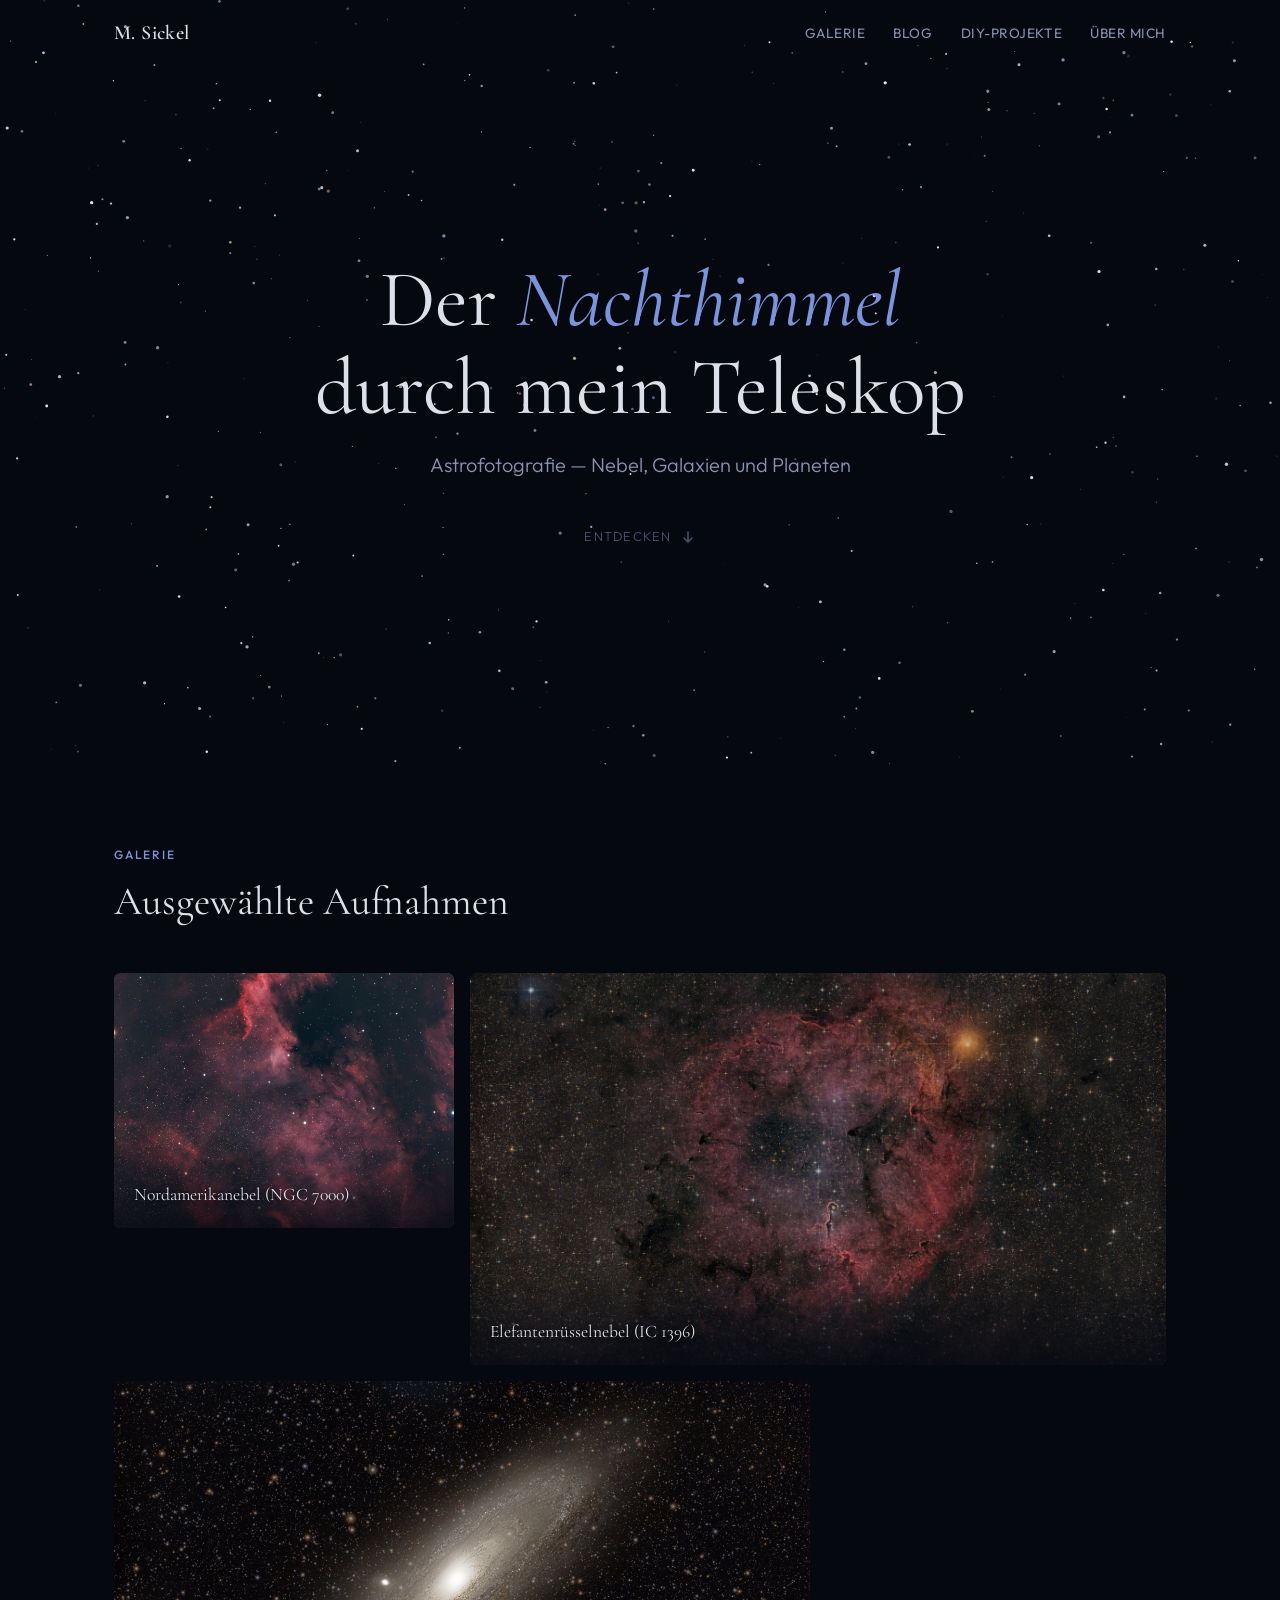
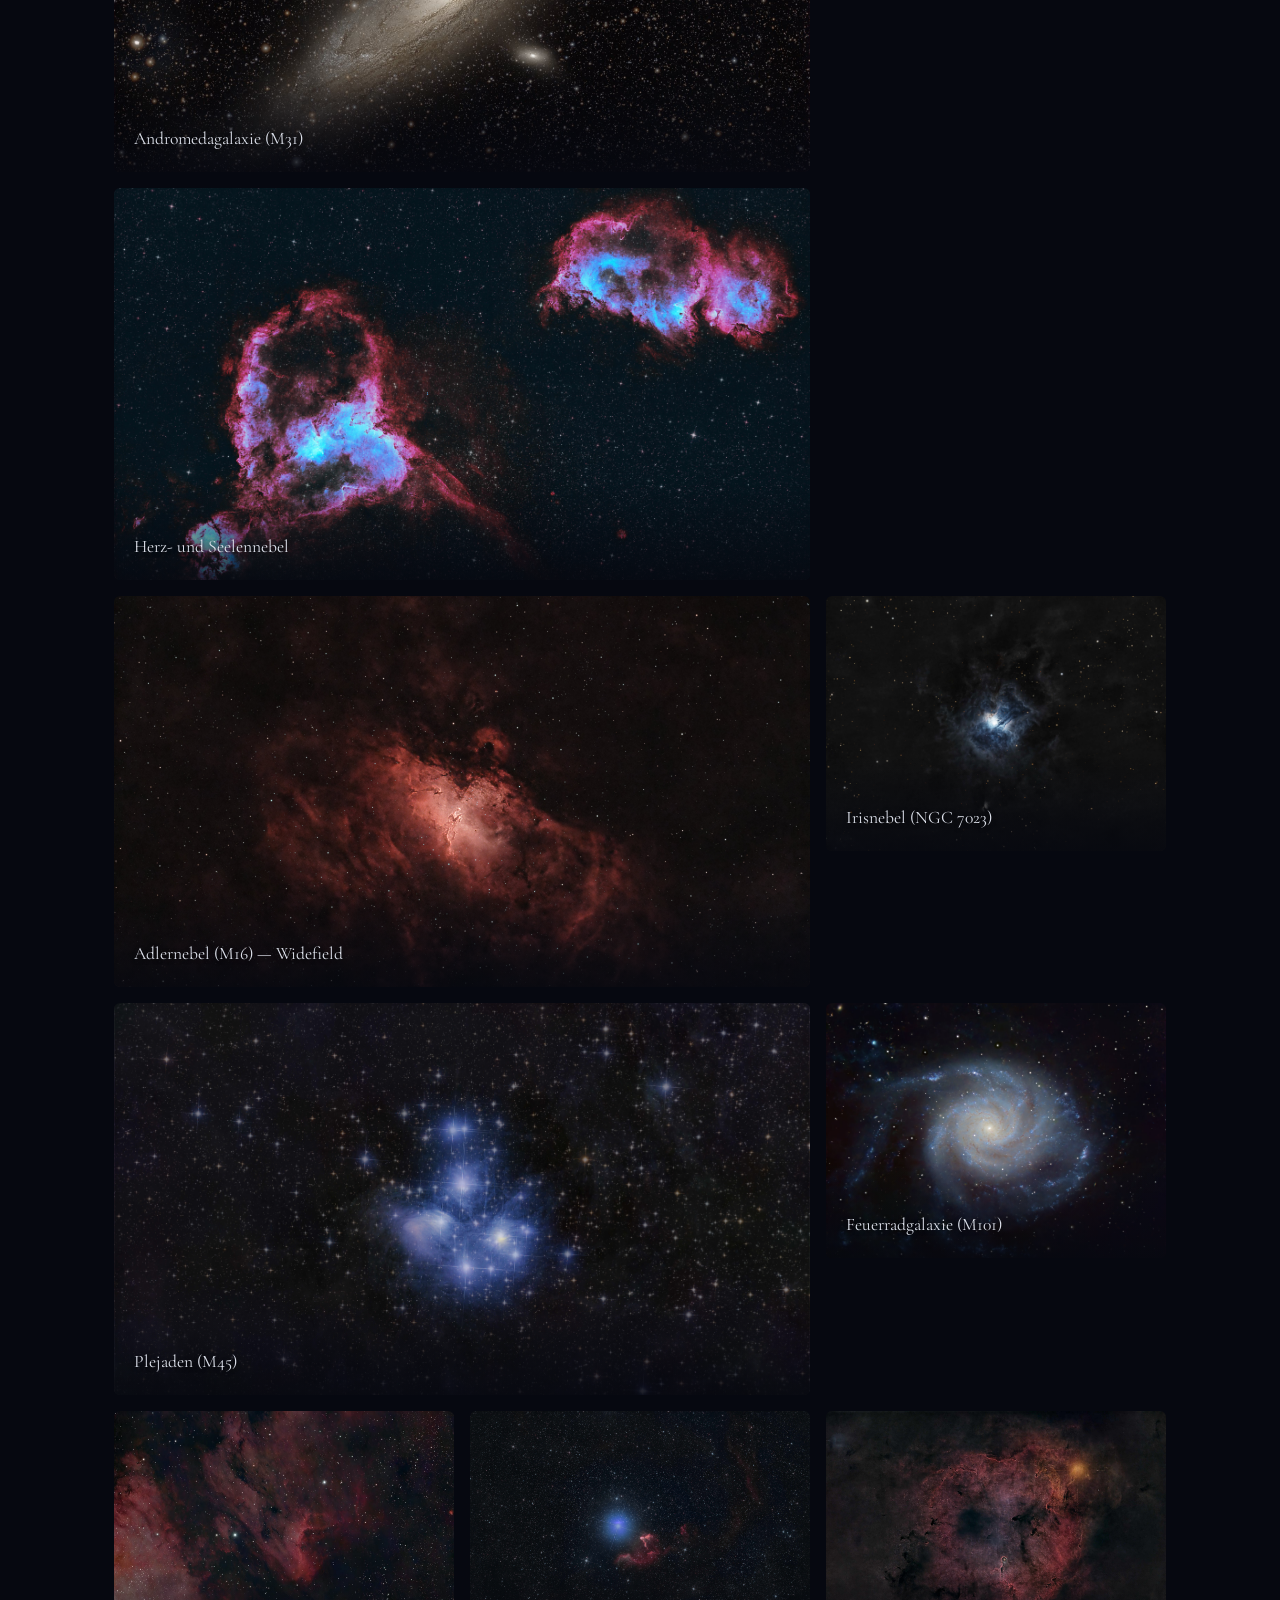
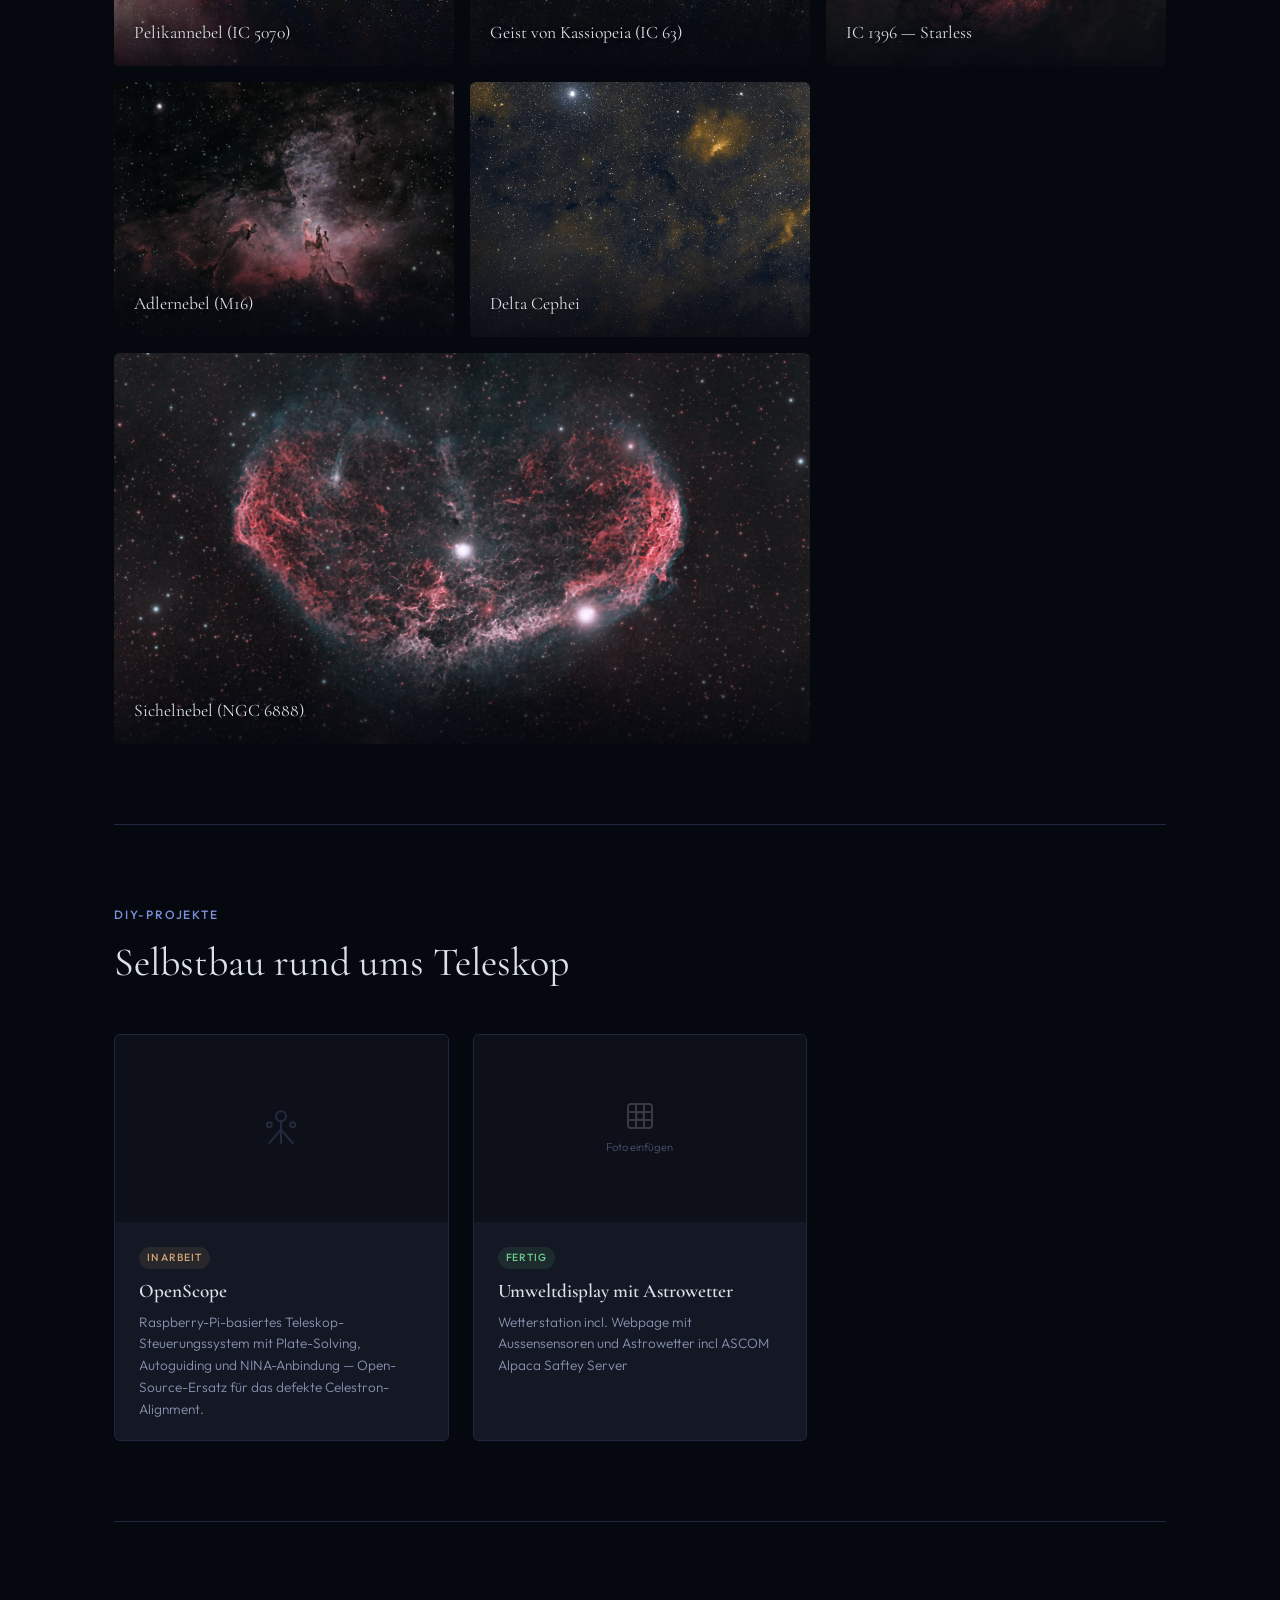
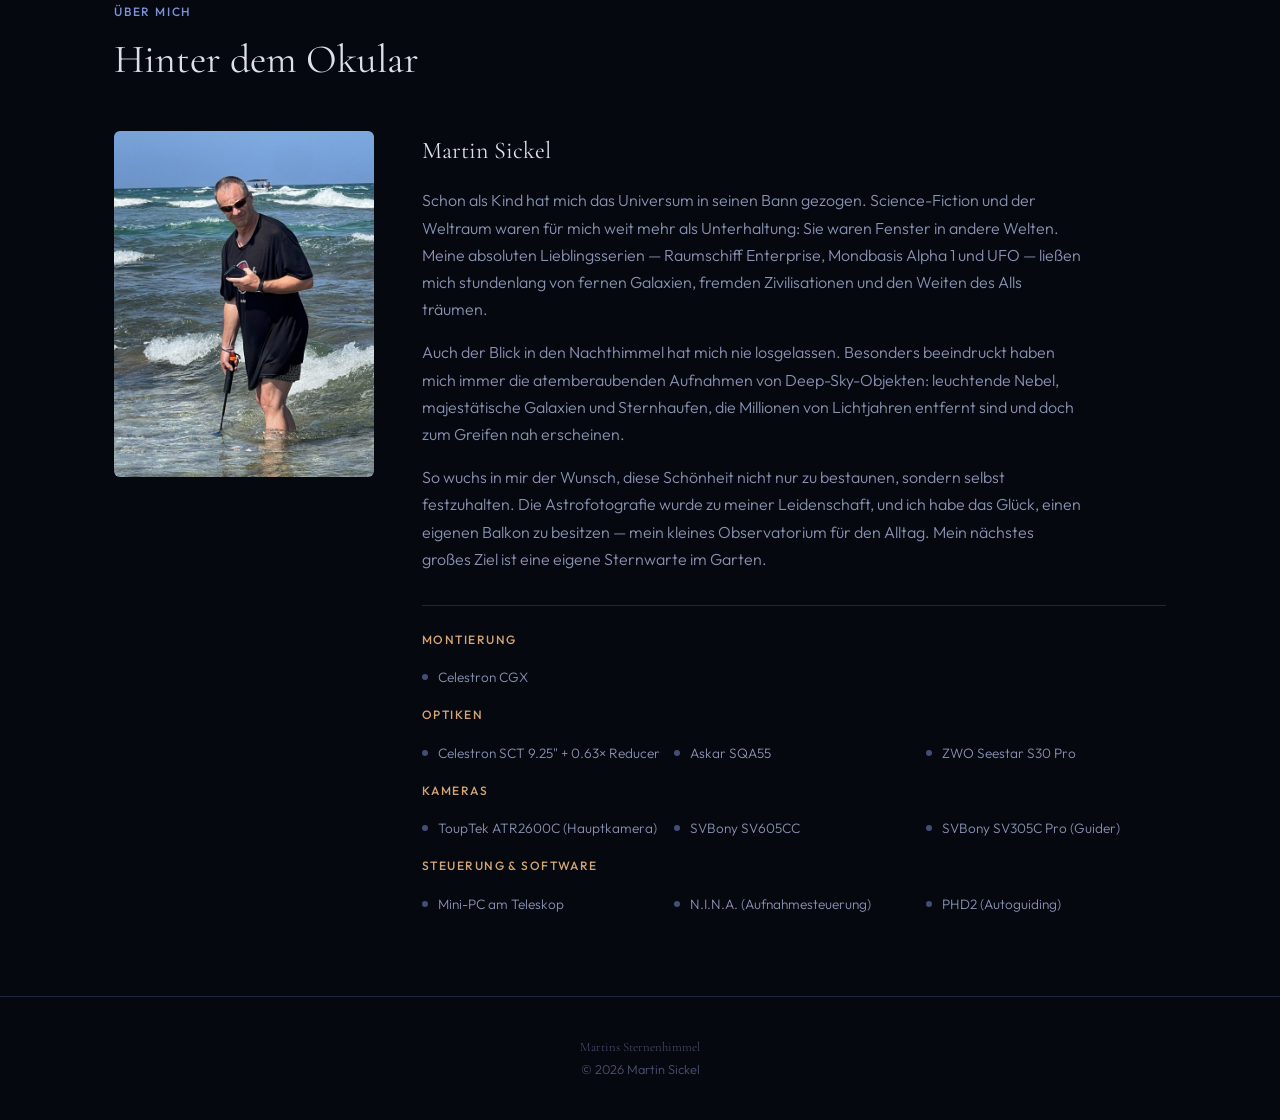
==== commit bd1b2aea: "Galerie-Bilder bei jedem Seitenaufruf zufällig anordnen Fisher-Yates-Shuffle der Galerie-Kacheln bei" ====
--- a/index.html
+++ b/index.html
@@ -235,6 +235,18 @@
 </footer>
 
 <script>
+  // Shuffle gallery
+  (function() {
+    var grid = document.querySelector('.gallery-grid');
+    if (!grid) return;
+    var items = Array.prototype.slice.call(grid.children);
+    for (var i = items.length - 1; i > 0; i--) {
+      var j = Math.floor(Math.random() * (i + 1));
+      grid.appendChild(items[j]);
+      items[j] = items[i];
+    }
+  })();
+
   // Starfield
   (function() {
     var canvas = document.getElementById('starfield');
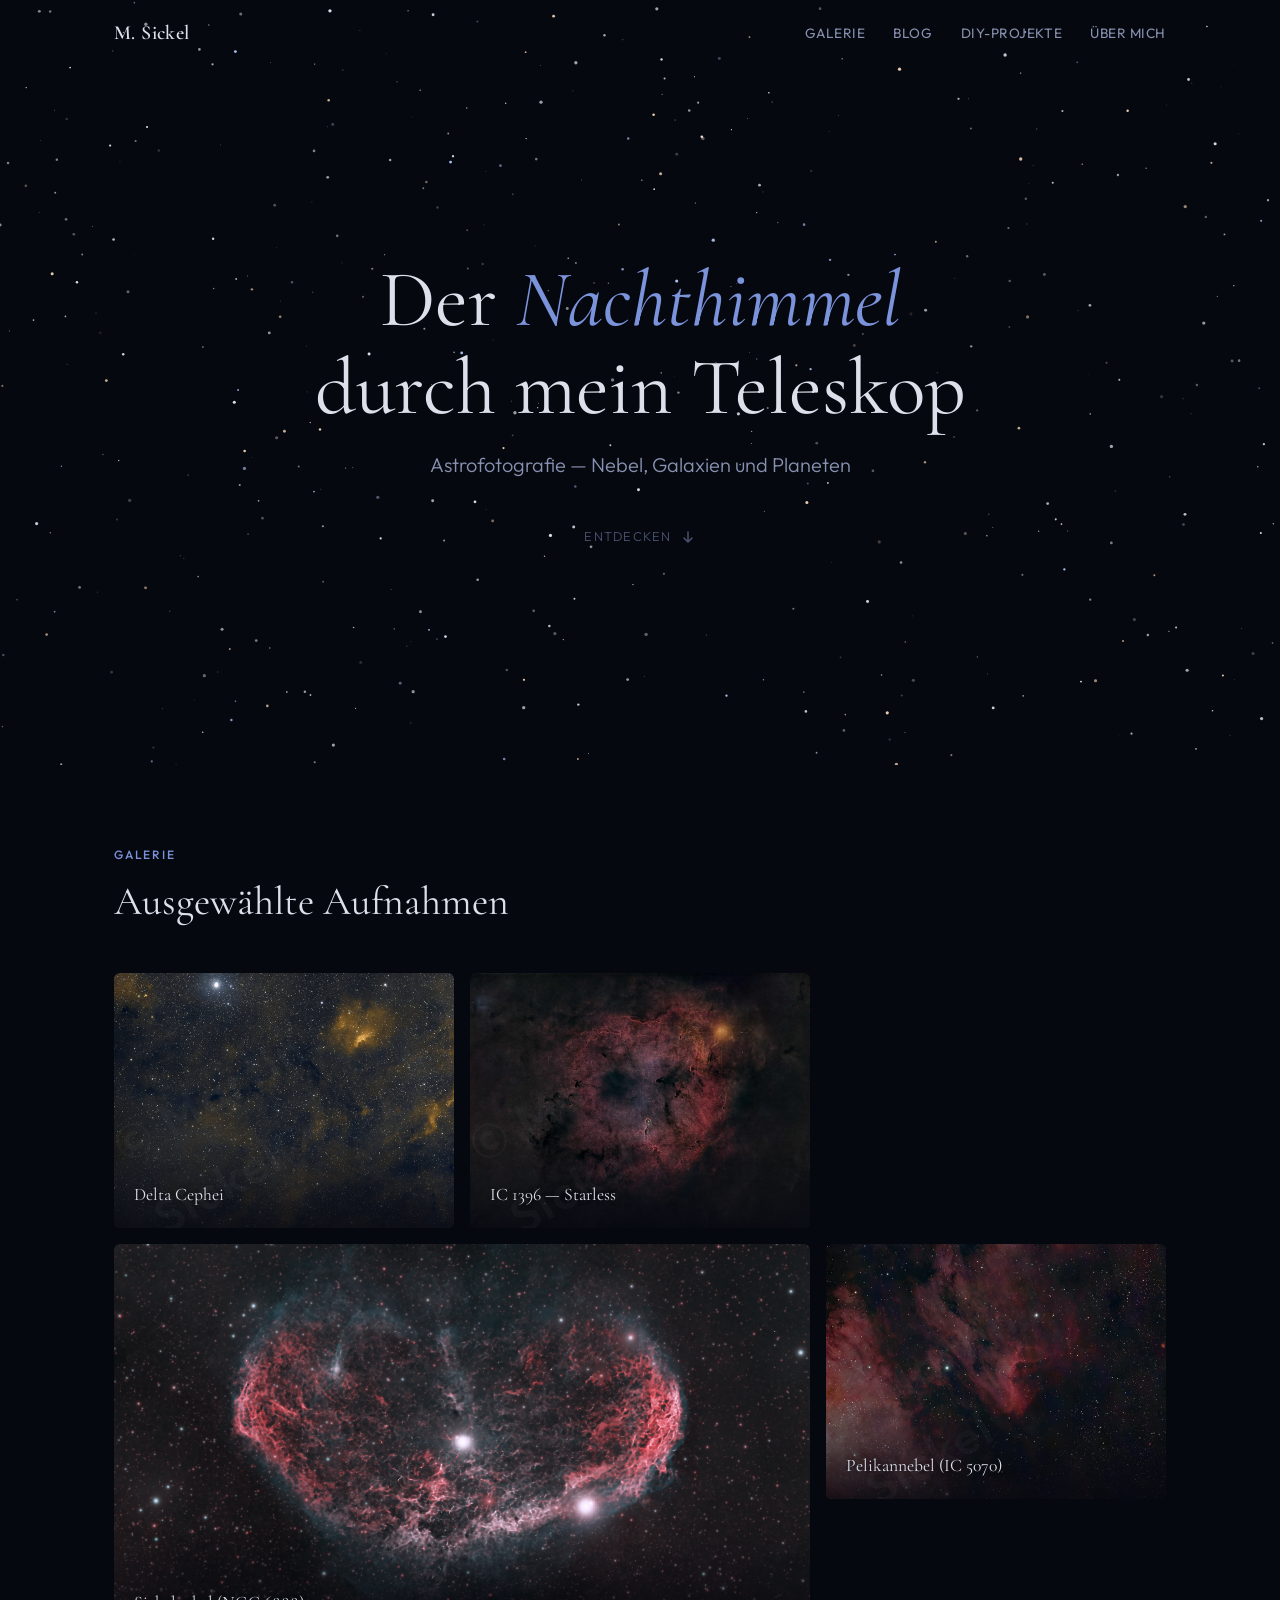
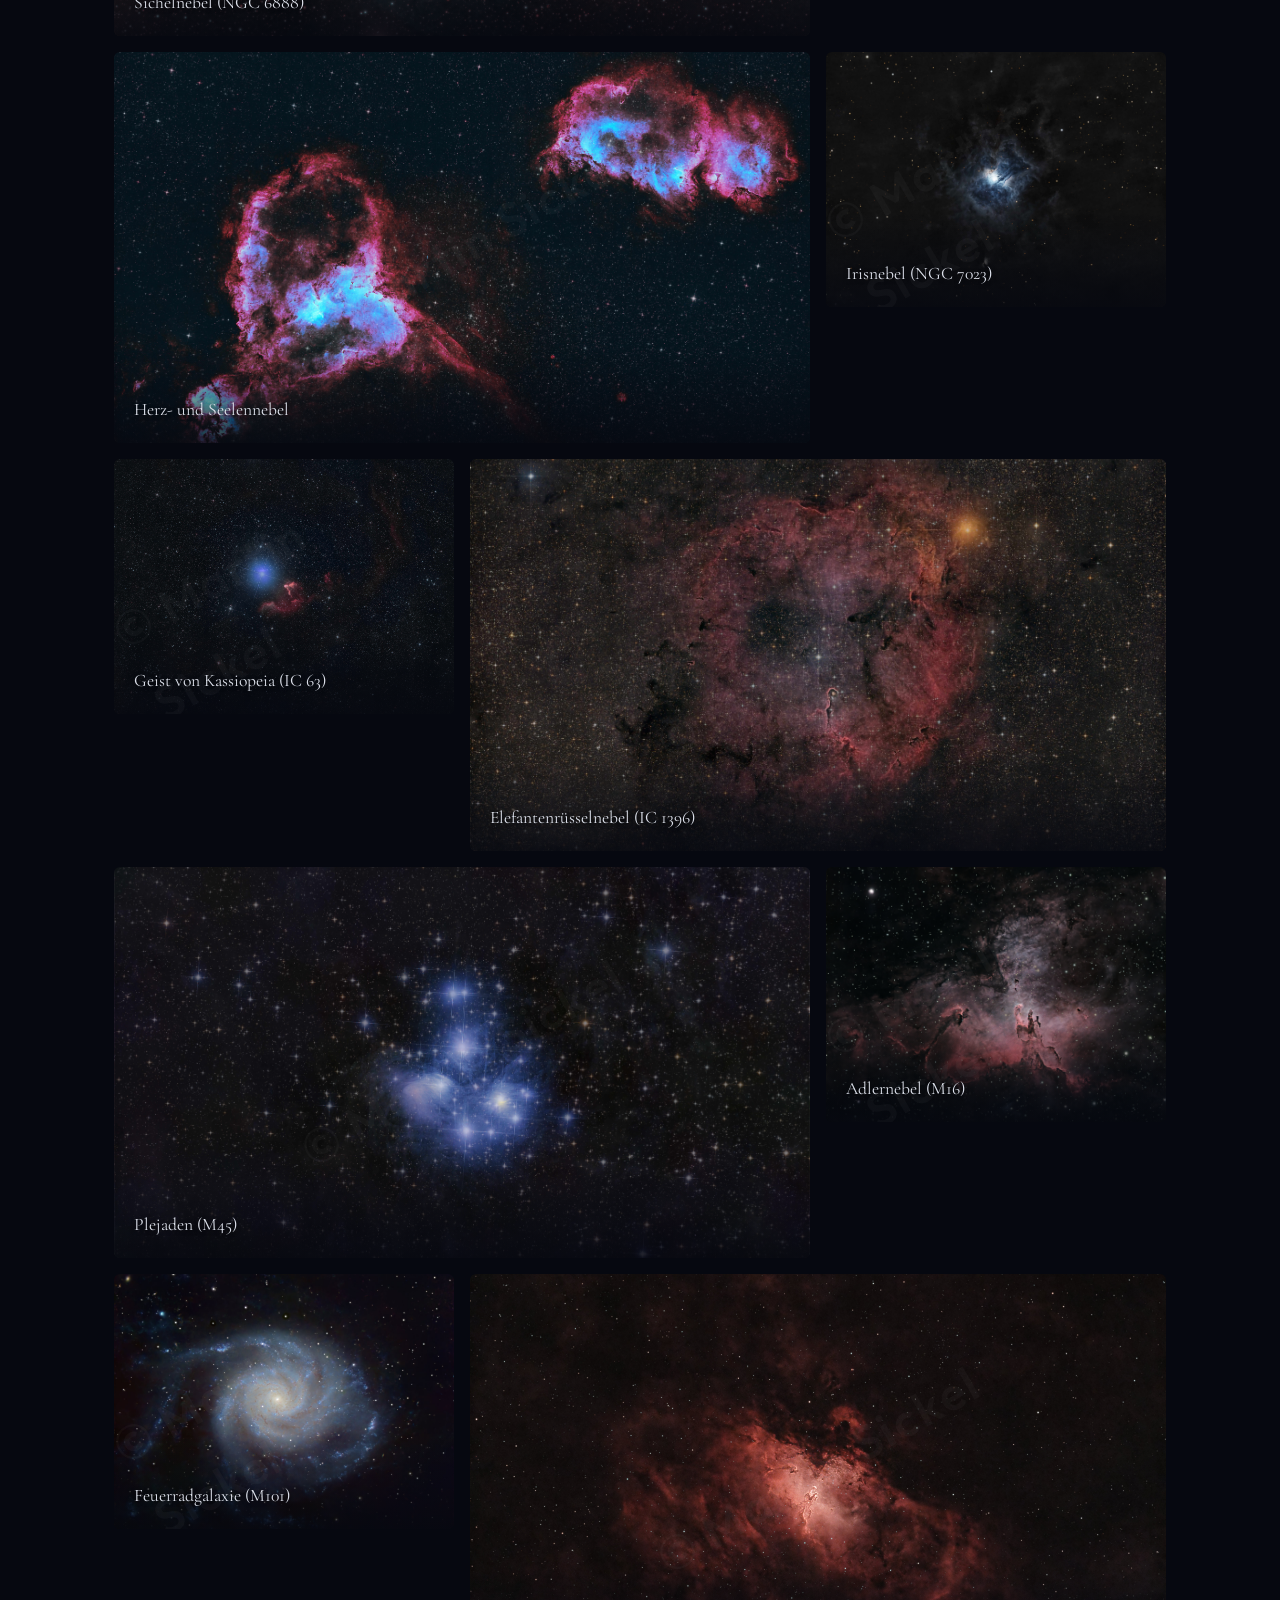
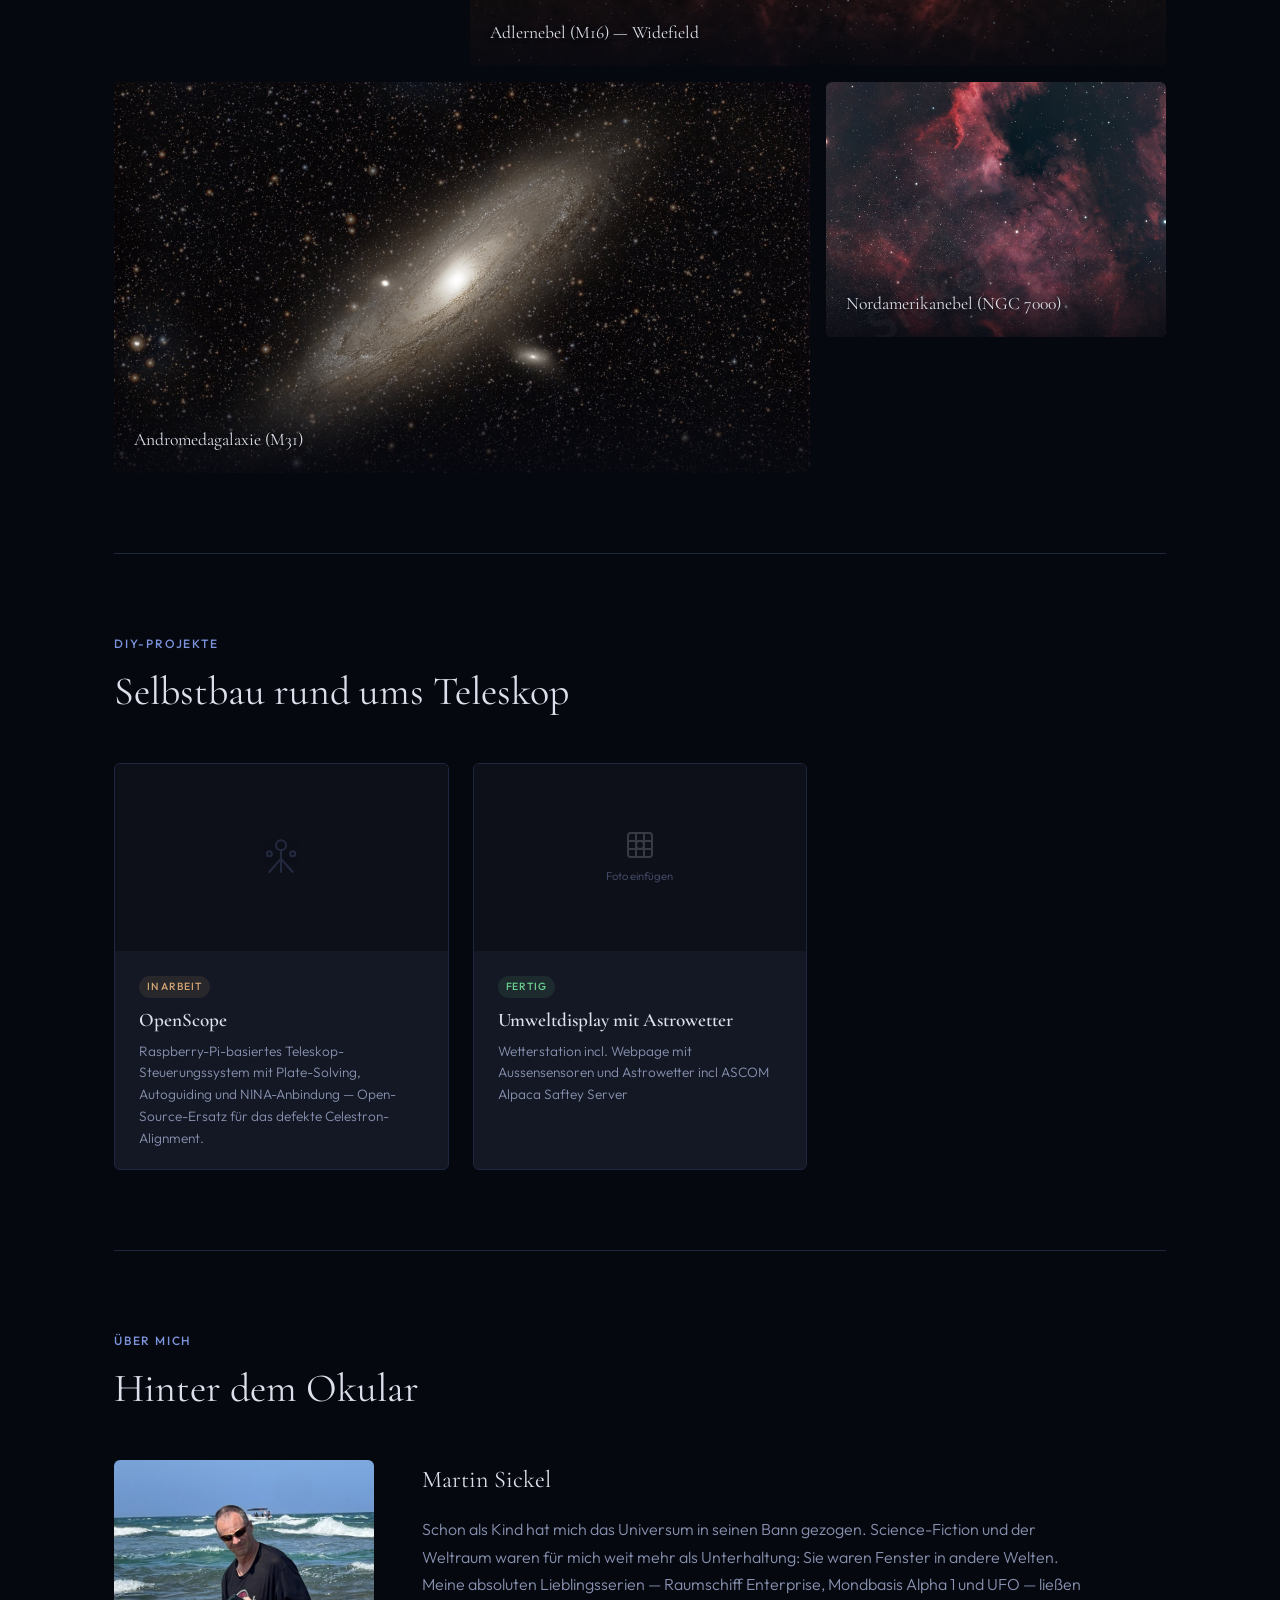
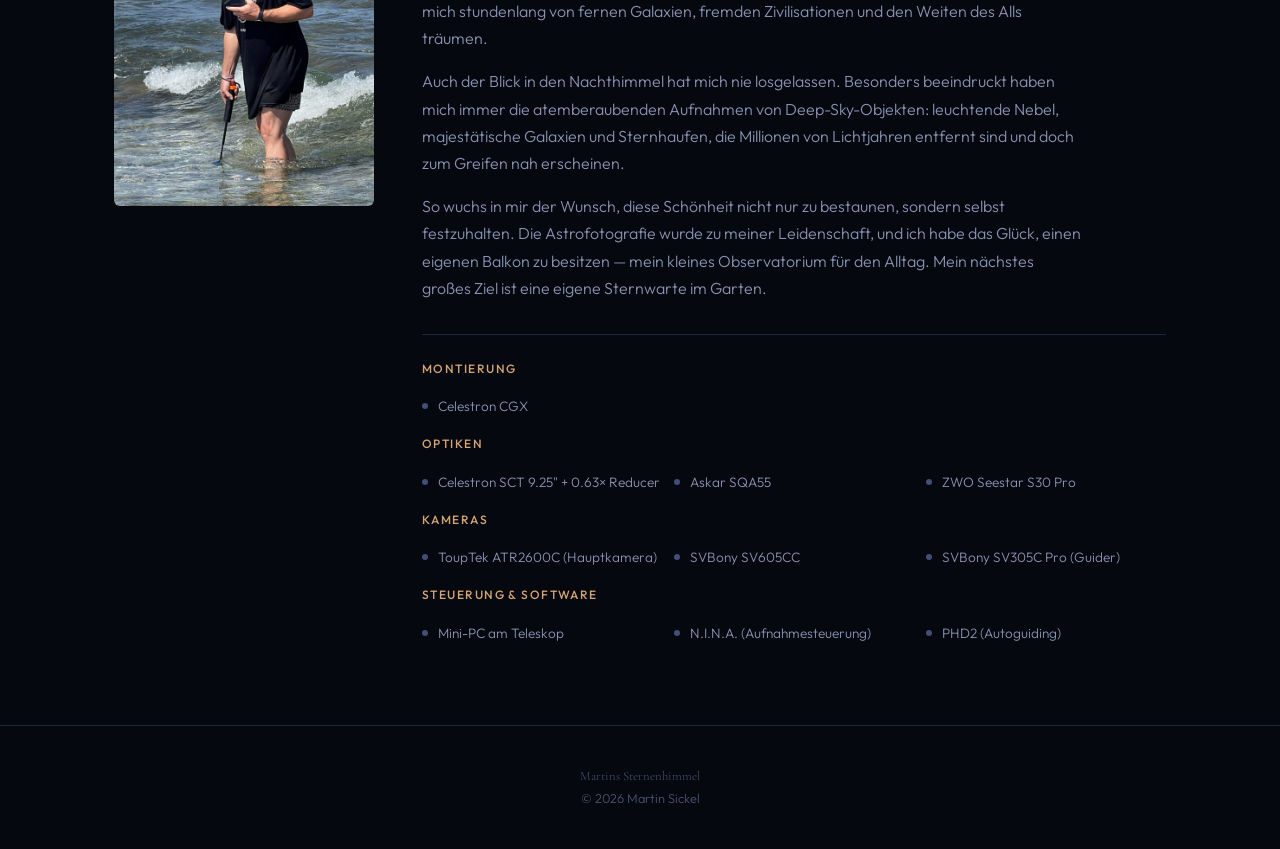
==== commit edfb8d55: "Unsichtbares Wasserzeichen und Bild-Download-Schutz hinzugefügt CSS-Overlay mit transparentem '© Mar" ====
--- a/index.html
+++ b/index.html
@@ -235,6 +235,14 @@
 </footer>
 
 <script>
+  // Image protection
+  document.addEventListener('contextmenu', function(e) {
+    if (e.target.closest('.gallery-item, .lightbox-visual')) e.preventDefault();
+  });
+  document.addEventListener('dragstart', function(e) {
+    if (e.target.tagName === 'IMG' && e.target.closest('.gallery-item, .lightbox-visual, .lb-img-wrap')) e.preventDefault();
+  });
+
   // Shuffle gallery
   (function() {
     var grid = document.querySelector('.gallery-grid');
--- a/style.css
+++ b/style.css
@@ -176,6 +176,20 @@
   opacity: 1; max-height: 3em;
 }
 
+/* — Image protection — */
+.gallery-item::before, .lb-img-wrap::after {
+  content: '\00A9  Martin Sickel';
+  position: absolute; inset: 0; z-index: 5;
+  display: flex; align-items: center; justify-content: center;
+  font-size: 3rem; font-weight: 600; letter-spacing: 0.05em;
+  color: rgba(255,255,255,0.03);
+  pointer-events: none; user-select: none;
+  transform: rotate(-30deg);
+}
+.gallery-visual, .lightbox-visual img {
+  -webkit-user-drag: none; user-select: none;
+}
+
 /* placeholder for images not yet added */
 .gallery-placeholder {
   width: 100%; height: 100%;
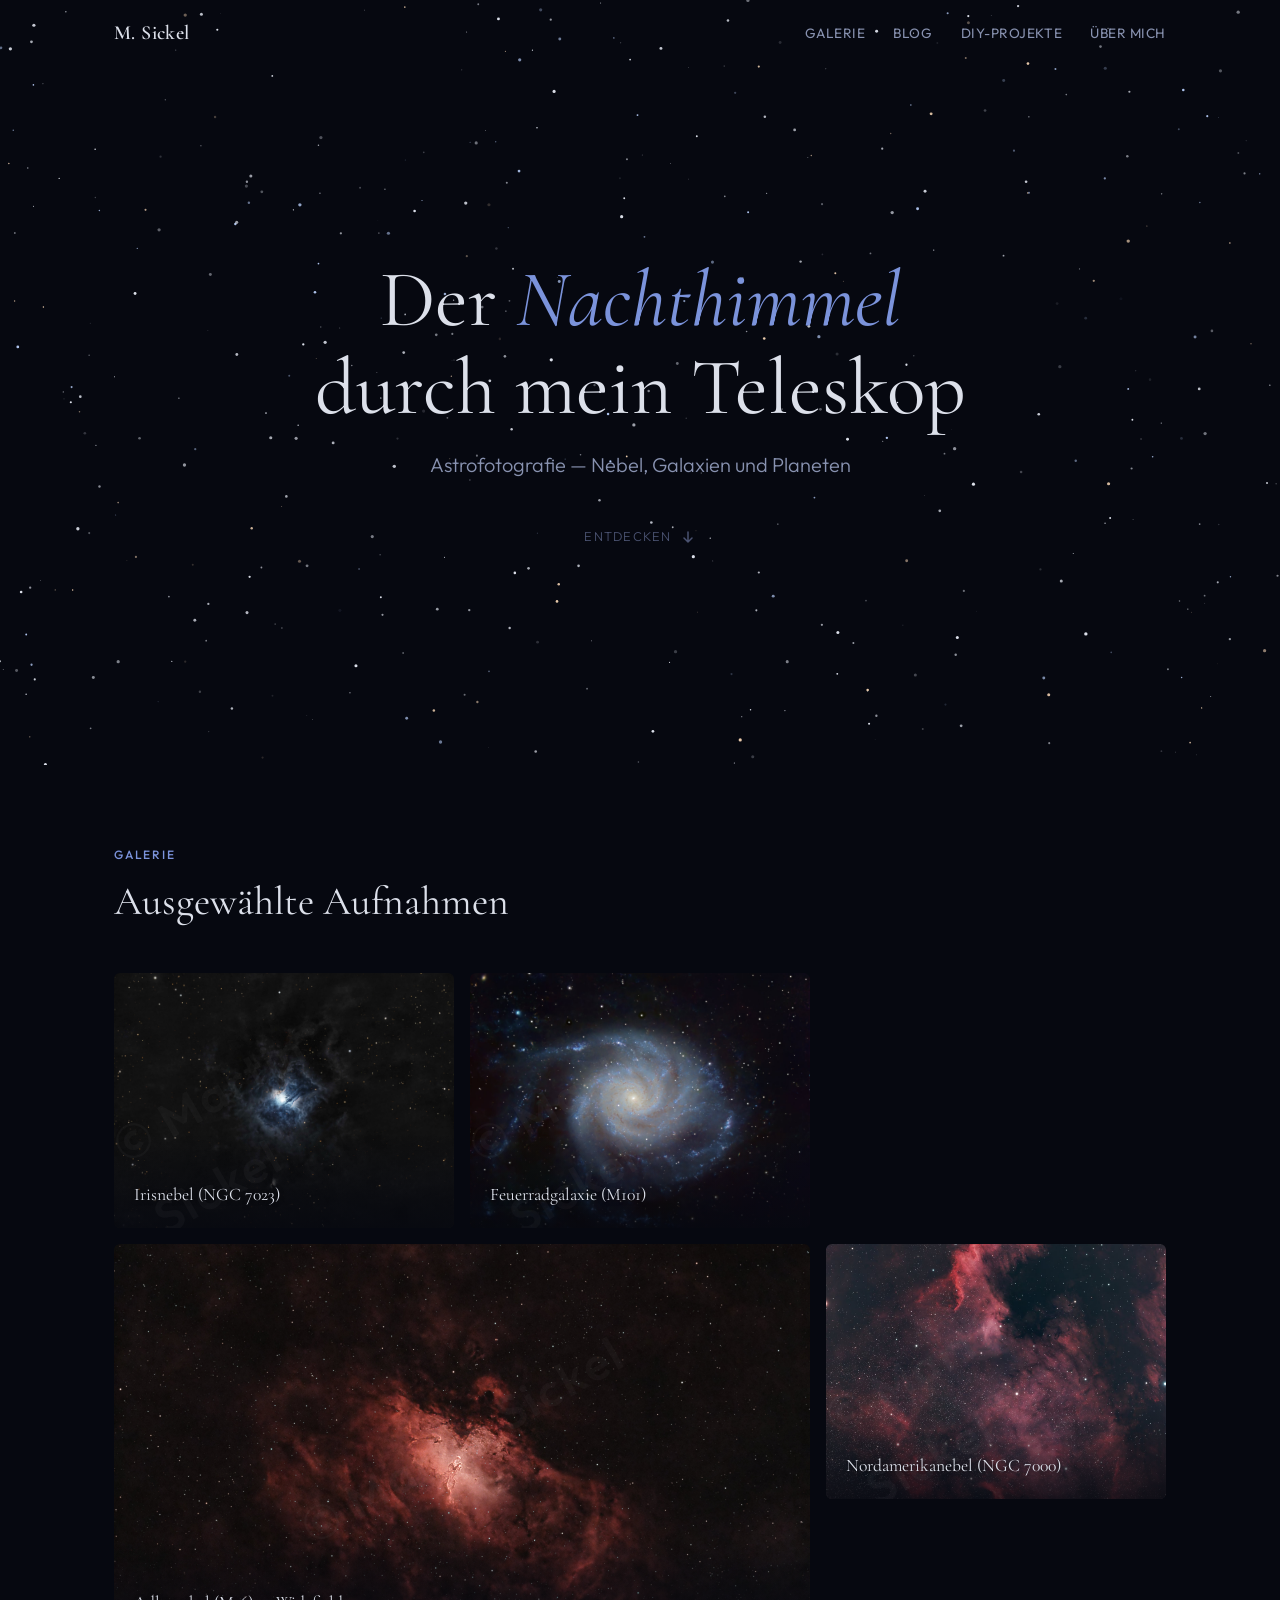
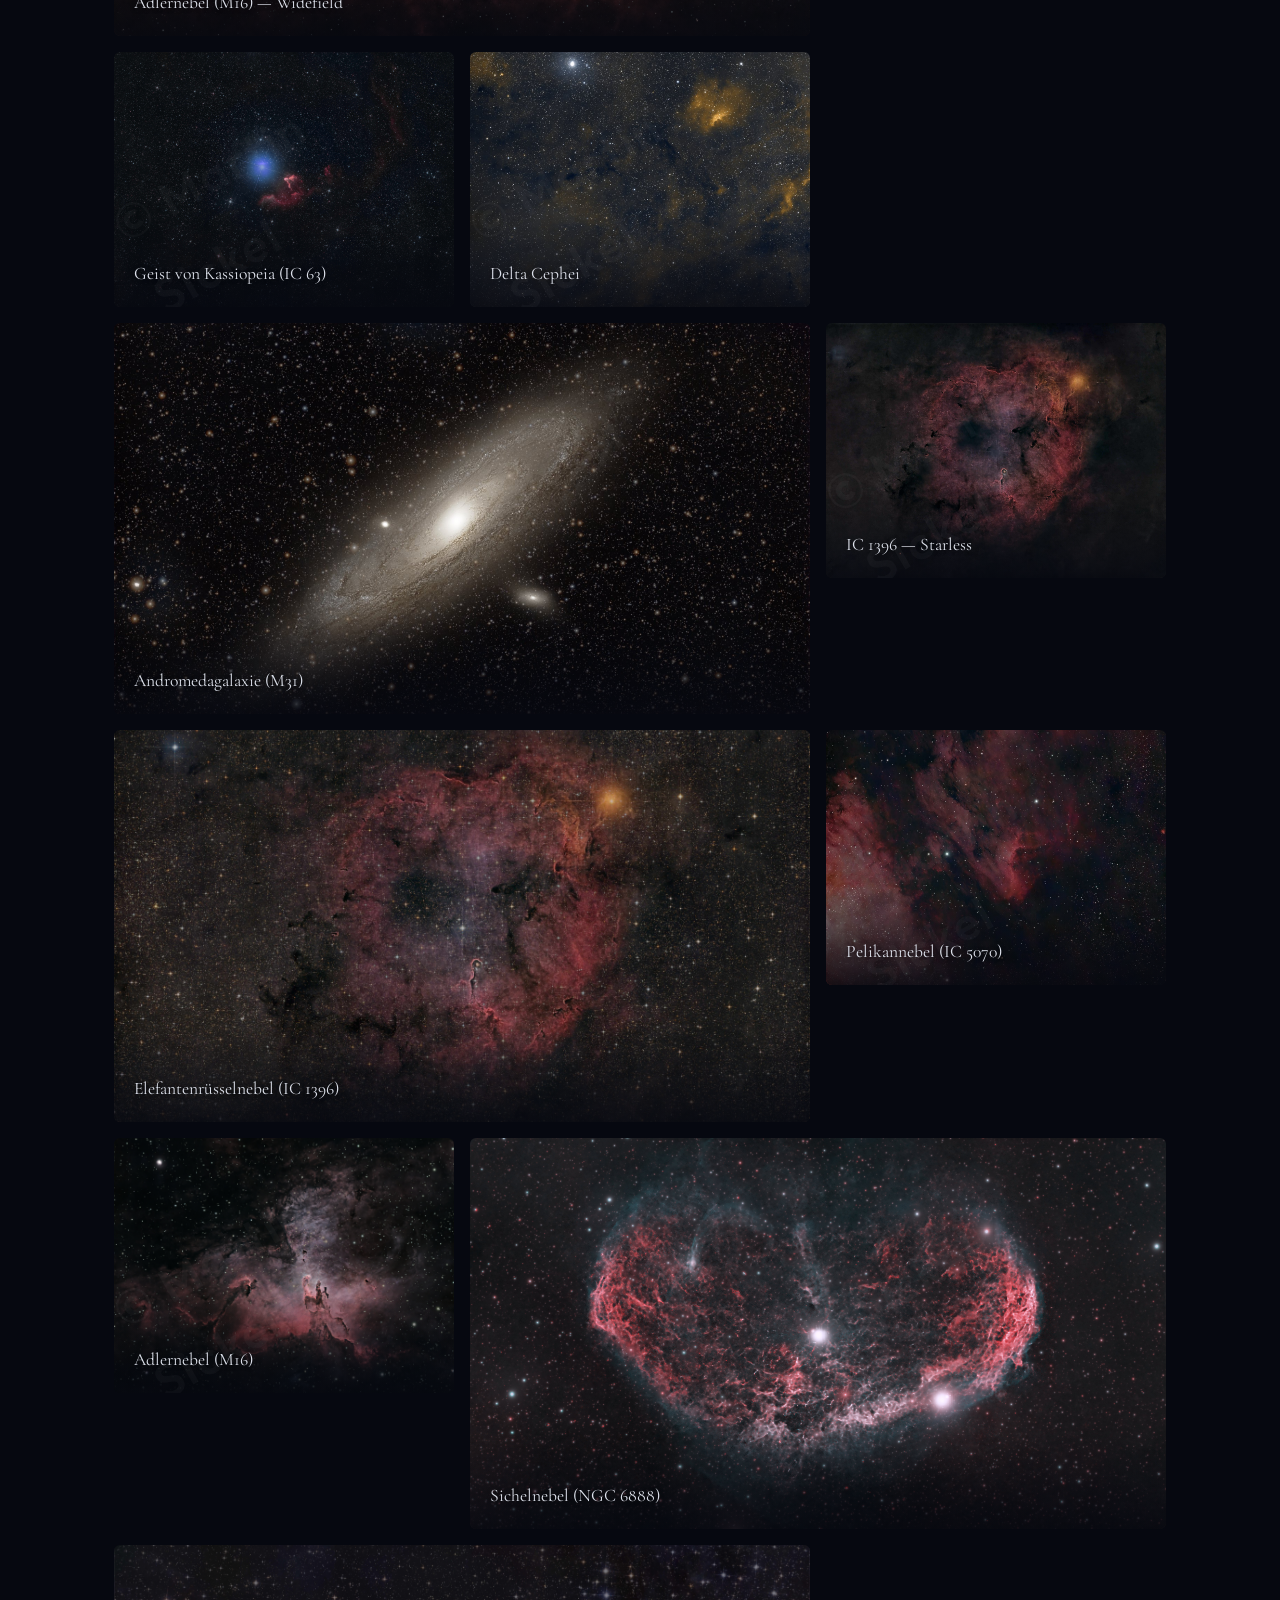
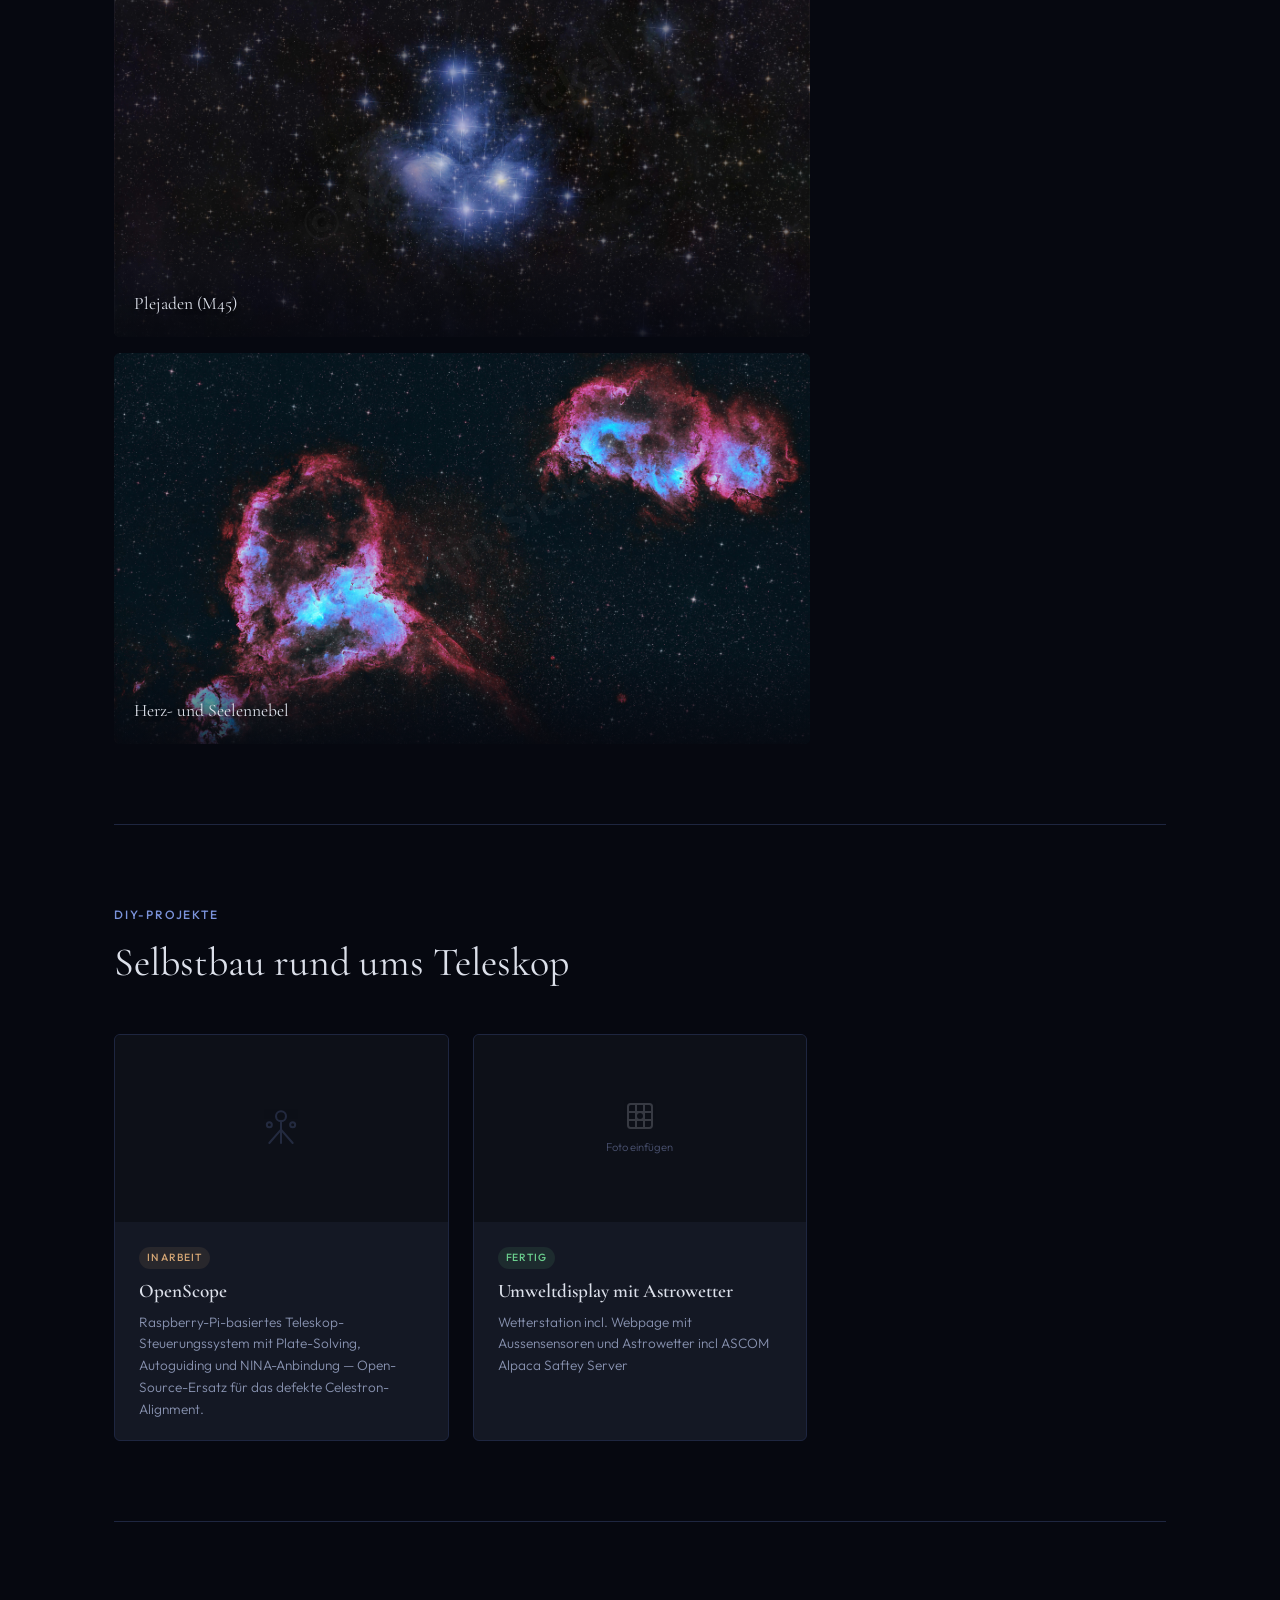
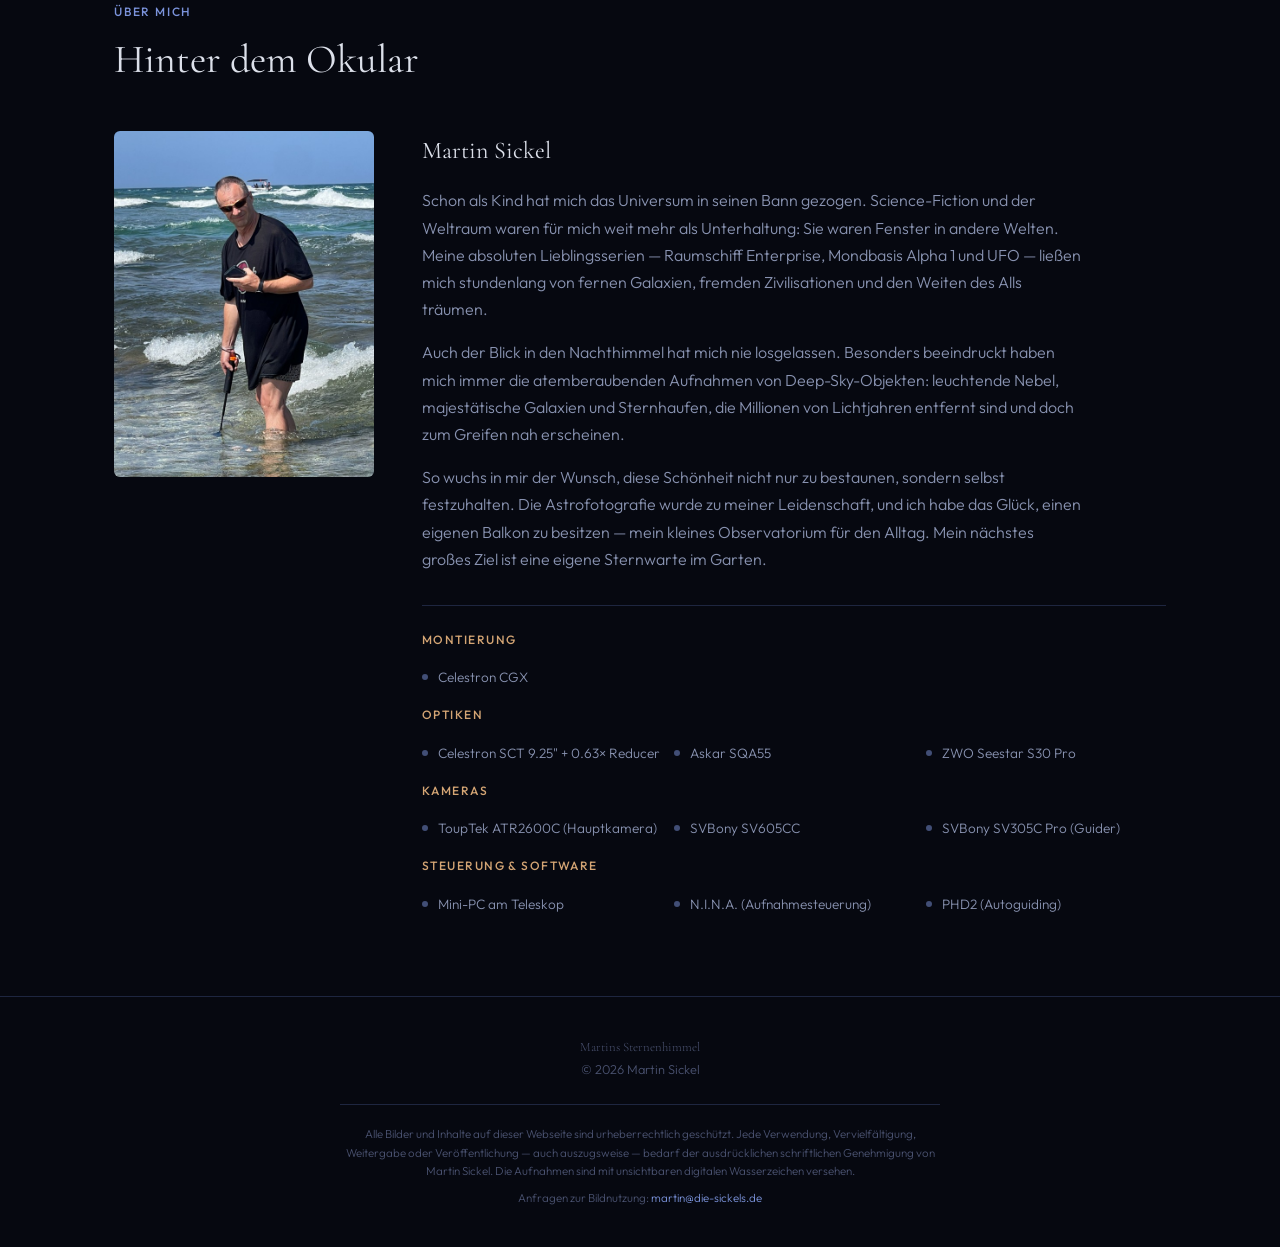
==== commit 08cb1bcb: "Copyright-Hinweis im Footer ergänzt Rechtlicher Hinweis zum Urheberrecht, Wasserzeichen und Kontakt-" ====
--- a/index.html
+++ b/index.html
@@ -231,6 +231,10 @@
   <div class="footer-inner">
     <p class="footer-name">Martins Sternenhimmel</p>
     <p>&copy; 2026 Martin Sickel</p>
+    <div class="footer-legal">
+      <p>Alle Bilder und Inhalte auf dieser Webseite sind urheberrechtlich geschützt. Jede Verwendung, Vervielfältigung, Weitergabe oder Veröffentlichung — auch auszugsweise — bedarf der ausdrücklichen schriftlichen Genehmigung von Martin Sickel. Die Aufnahmen sind mit unsichtbaren digitalen Wasserzeichen versehen.</p>
+      <p>Anfragen zur Bildnutzung: <a href="mailto:martin@die-sickels.de">martin@die-sickels.de</a></p>
+    </div>
   </div>
 </footer>
 
--- a/style.css
+++ b/style.css
@@ -462,6 +462,15 @@
   font-size: 1.1rem; margin: 0 0 8px;
 }
 .site-footer p { color: var(--text-muted); font-size: 0.8rem; margin: 0; }
+.footer-legal {
+  margin-top: 24px; padding-top: 20px;
+  border-top: 1px solid var(--border);
+  max-width: 600px; margin-left: auto; margin-right: auto;
+}
+.footer-legal p { font-size: 0.72rem; line-height: 1.6; margin: 0 0 8px; color: var(--text-muted); }
+.footer-legal p:last-child { margin-bottom: 0; }
+.footer-legal a { color: var(--accent); text-decoration: none; transition: opacity 0.2s; }
+.footer-legal a:hover { opacity: 0.7; }
 
 :focus-visible { outline: 2px solid var(--accent); outline-offset: 2px; }
 @media (prefers-reduced-motion: reduce) {
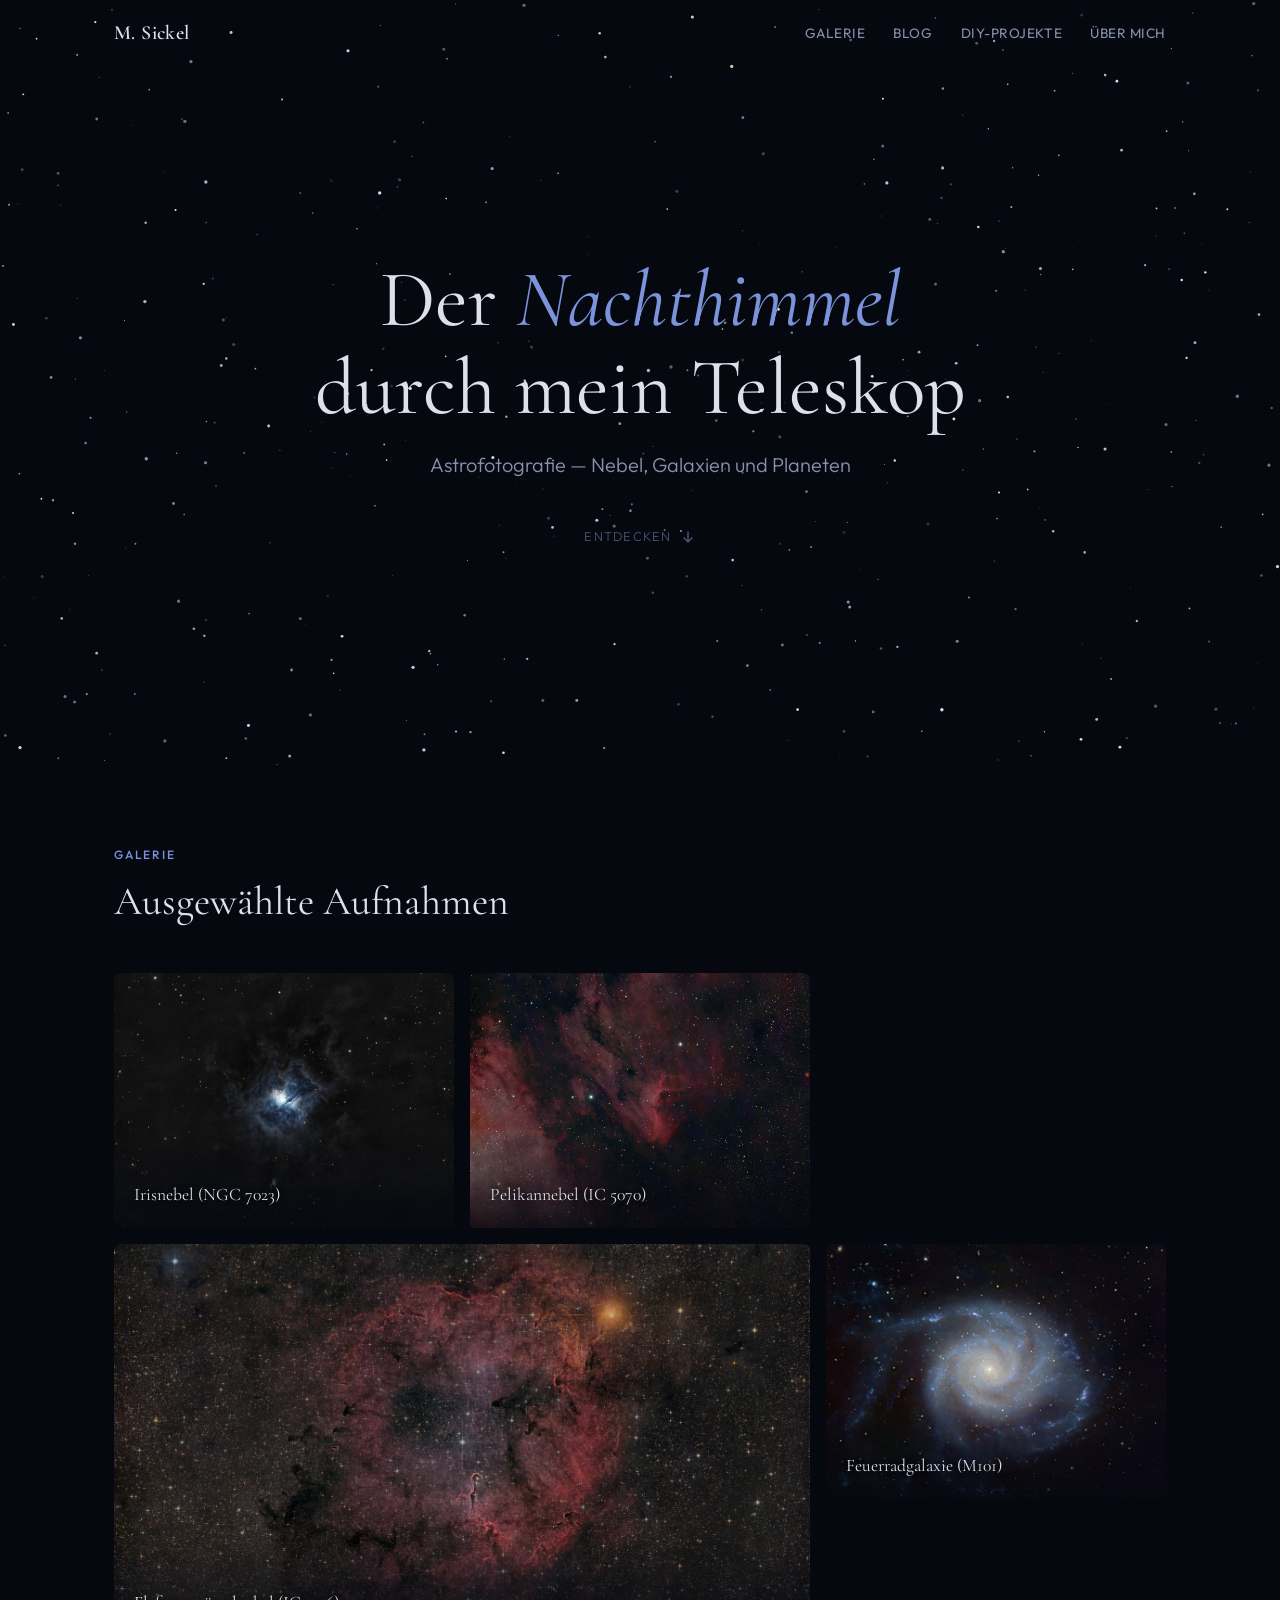
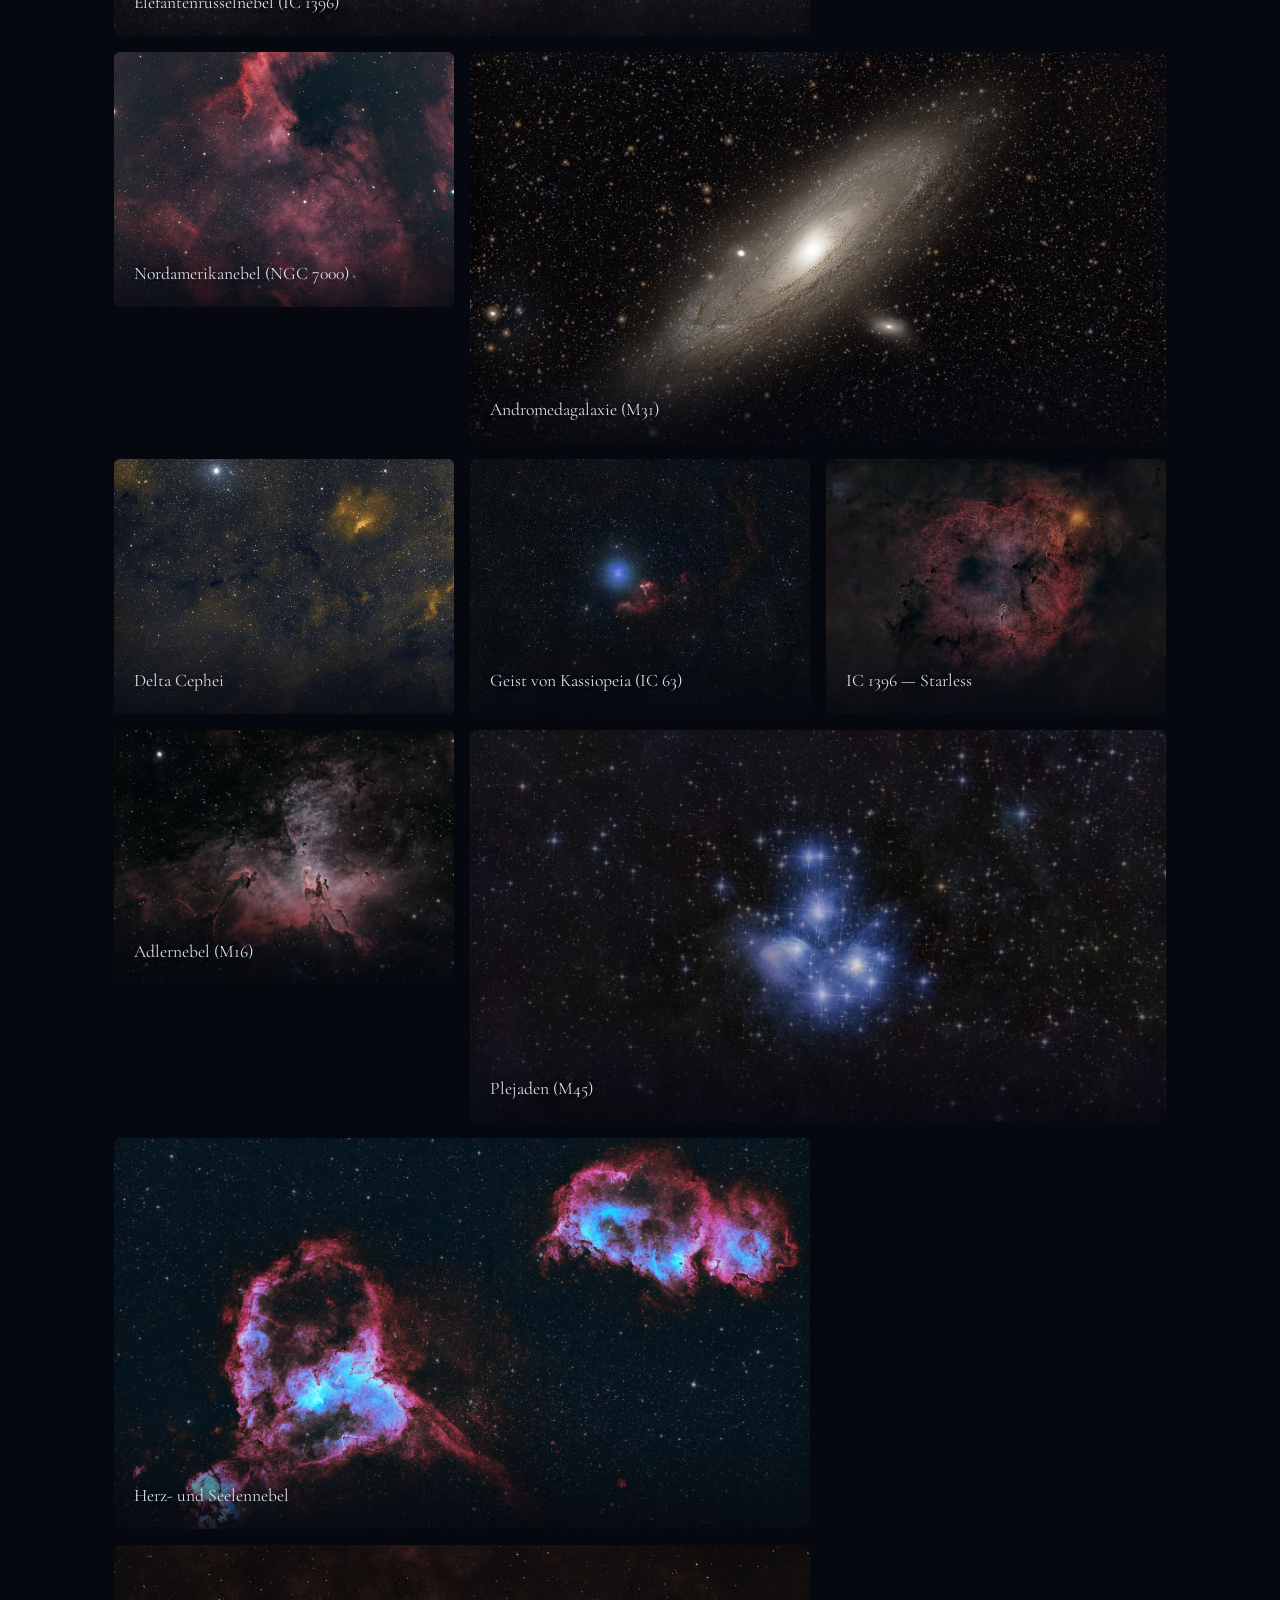
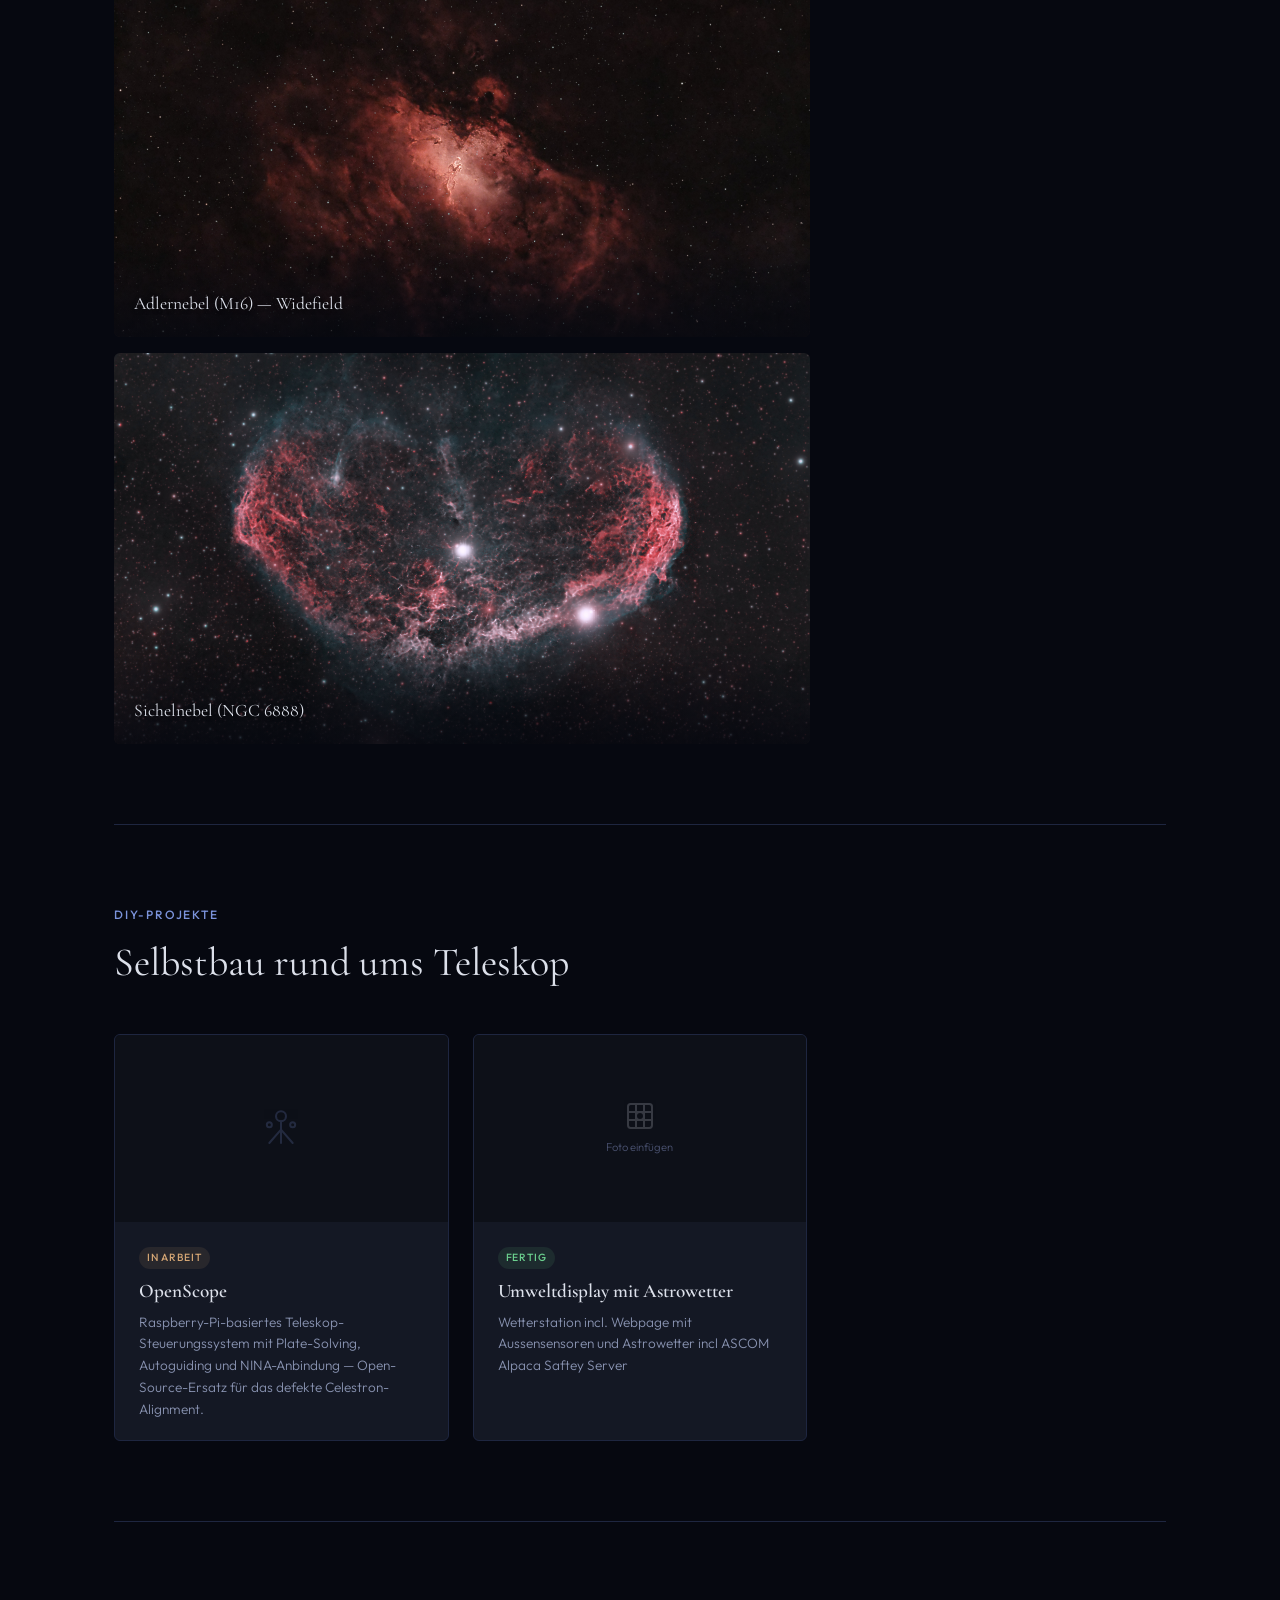
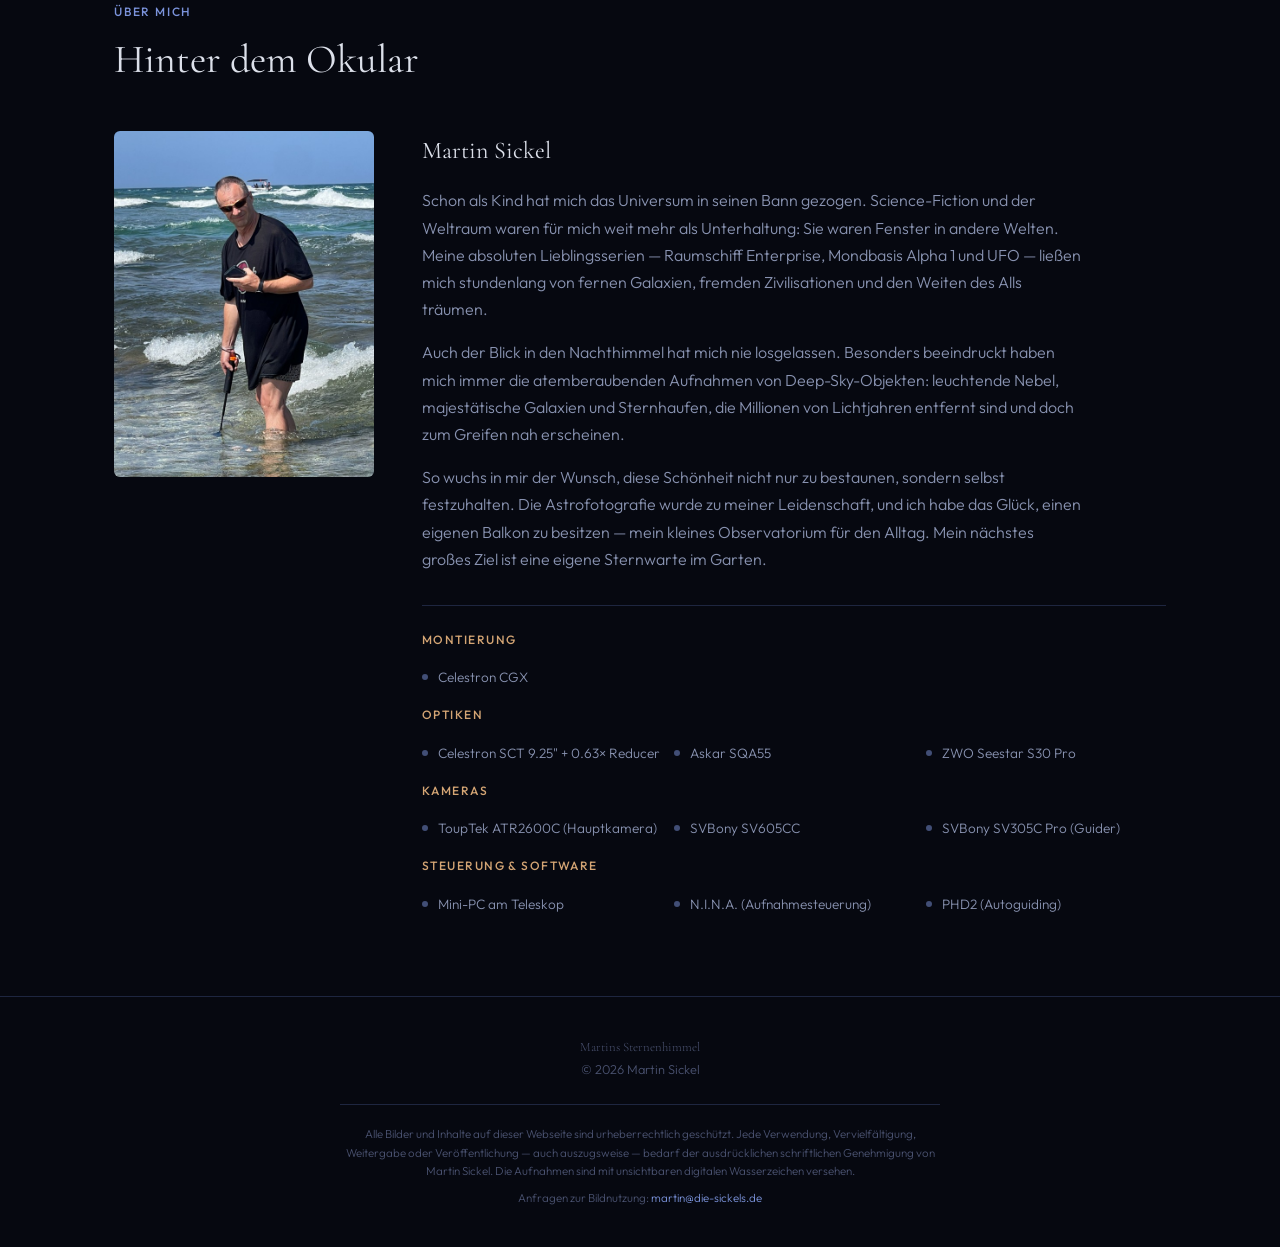
==== commit 6f6307b3: "Galerie-Shuffle: Bilder immer paarweise in jeder Zeile Normale Bilder werden nach dem Shuffle immer " ====
--- a/index.html
+++ b/index.html
@@ -247,16 +247,35 @@
     if (e.target.tagName === 'IMG' && e.target.closest('.gallery-item, .lightbox-visual, .lb-img-wrap')) e.preventDefault();
   });
 
-  // Shuffle gallery
+  // Shuffle gallery and ensure no item stands alone in a row
   (function() {
     var grid = document.querySelector('.gallery-grid');
     if (!grid) return;
-    var items = Array.prototype.slice.call(grid.children);
-    for (var i = items.length - 1; i > 0; i--) {
-      var j = Math.floor(Math.random() * (i + 1));
-      grid.appendChild(items[j]);
-      items[j] = items[i];
-    }
+    var all = Array.prototype.slice.call(grid.children);
+    var wide = [], normal = [];
+    for (var i = 0; i < all.length; i++) {
+      (all[i].classList.contains('wide') ? wide : normal).push(all[i]);
+    }
+    function shuffle(a) {
+      for (var i = a.length - 1; i > 0; i--) {
+        var j = Math.floor(Math.random() * (i + 1));
+        var t = a[i]; a[i] = a[j]; a[j] = t;
+      }
+    }
+    shuffle(wide); shuffle(normal);
+    var result = [], ni = 0, wi = 0;
+    while (ni < normal.length || wi < wide.length) {
+      if (ni + 1 < normal.length) {
+        result.push(normal[ni++], normal[ni++]);
+        if (wi < wide.length && Math.random() > 0.4) result.push(wide[wi++]);
+      } else if (wi < wide.length) {
+        result.push(wide[wi++]);
+      } else if (ni < normal.length) {
+        normal[ni].classList.add('wide');
+        result.push(normal[ni++]);
+      }
+    }
+    for (var i = 0; i < result.length; i++) grid.appendChild(result[i]);
   })();
 
   // Starfield
--- a/style.css
+++ b/style.css
@@ -178,11 +178,12 @@
 
 /* — Image protection — */
 .gallery-item::before, .lb-img-wrap::after {
-  content: '\00A9  Martin Sickel';
-  position: absolute; inset: 0; z-index: 5;
-  display: flex; align-items: center; justify-content: center;
-  font-size: 3rem; font-weight: 600; letter-spacing: 0.05em;
-  color: rgba(255,255,255,0.03);
+  content: '\00A9  Martin Sickel  \00B7  \00A9  Martin Sickel  \00B7  \00A9  Martin Sickel  \00B7  \00A9  Martin Sickel  \00B7  \00A9  Martin Sickel  \00B7  \00A9  Martin Sickel  \00B7  \00A9  Martin Sickel  \00B7  \00A9  Martin Sickel  \00B7  \00A9  Martin Sickel  \00B7  \00A9  Martin Sickel  \00B7  \00A9  Martin Sickel  \00B7  \00A9  Martin Sickel';
+  position: absolute; inset: -50%; z-index: 5;
+  display: flex; align-items: center; justify-content: center;
+  flex-wrap: wrap; gap: 40px; word-spacing: 20px; line-height: 4;
+  font-size: 1.2rem; font-weight: 600; letter-spacing: 0.05em;
+  color: rgba(255,255,255,0.008);
   pointer-events: none; user-select: none;
   transform: rotate(-30deg);
 }
